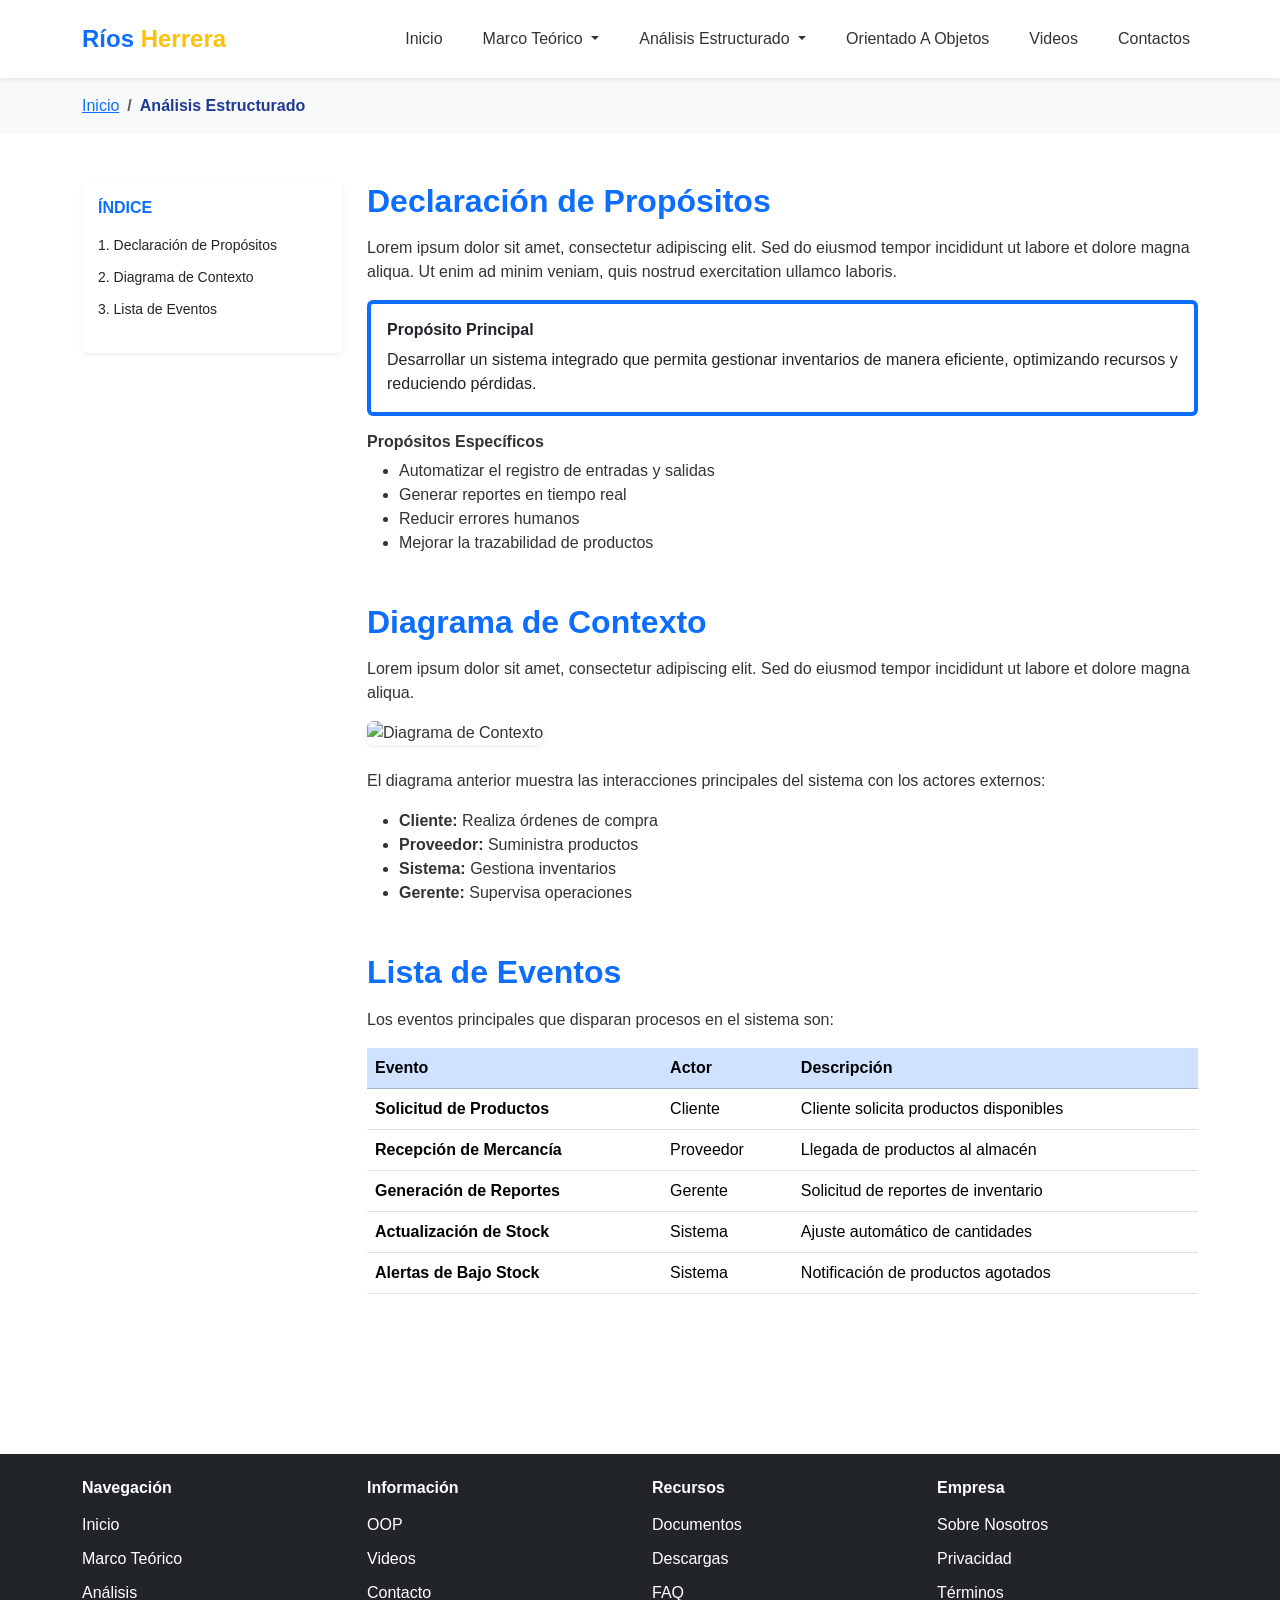
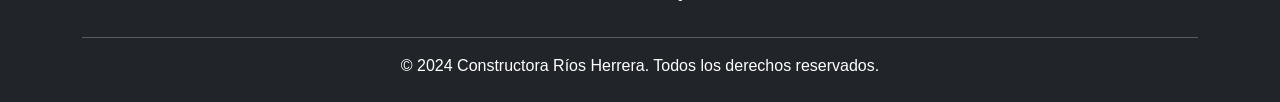
==== analisis-estructurado.html @ b56eeb70 "primer commit" ====
<!DOCTYPE html>
<html lang="es">
<head>
    <meta charset="UTF-8">
    <meta name="viewport" content="width=device-width, initial-scale=1.0">
    <title>Análisis Estructurado - Sistema de Gestión de Almacenes</title>
    <link href="https://cdn.jsdelivr.net/npm/bootstrap@5.3.0/dist/css/bootstrap.min.css" rel="stylesheet">
    <link rel="stylesheet" href="styles.css">
</head>
<body>
    <!-- NAVBAR -->
    <nav class="navbar navbar-expand-lg navbar-light bg-white shadow-sm sticky-top">
        <div class="container">
            <a class="navbar-brand fw-bold" href="index.html">
                <span class="text-primary">Ríos</span>
                <span class="text-warning">Herrera</span>
            </a>
            <button class="navbar-toggler" type="button" data-bs-toggle="collapse" data-bs-target="#navbarNav">
                <span class="navbar-toggler-icon"></span>
            </button>
            <div class="collapse navbar-collapse" id="navbarNav">
                <ul class="navbar-nav ms-auto">
                    <li class="nav-item">
                        <a class="nav-link" href="index.html">Inicio</a>
                    </li>
                    <li class="nav-item dropdown">
                        <a class="nav-link dropdown-toggle" href="#" id="marcoDropdown" role="button" data-bs-toggle="dropdown">
                            Marco Teórico
                        </a>
                        <ul class="dropdown-menu" aria-labelledby="marcoDropdown">
                            <li><a class="dropdown-item" href="marco-teorico.html#introduccion">Introducción</a></li>
                            <li><a class="dropdown-item" href="marco-teorico.html#antecedentes">Antecedentes</a></li>
                            <li><a class="dropdown-item" href="marco-teorico.html#planteamiento">Planteamiento del Problema</a></li>
                        </ul>
                    </li>
                    <li class="nav-item dropdown">
                        <a class="nav-link dropdown-toggle active" href="#" id="analisisDropdown" role="button" data-bs-toggle="dropdown">
                            Análisis Estructurado
                        </a>
                        <ul class="dropdown-menu" aria-labelledby="analisisDropdown">
                            <li><a class="dropdown-item" href="#declaracion">Declaración de Propósitos</a></li>
                            <li><a class="dropdown-item" href="#diagrama">Diagrama de Contexto</a></li>
                            <li><a class="dropdown-item" href="#eventos">Lista de Eventos</a></li>
                        </ul>
                    </li>
                    <li class="nav-item">
                        <a class="nav-link" href="orientado-objetos.html">Orientado A Objetos</a>
                    </li>
                    <li class="nav-item">
                        <a class="nav-link" href="videos.html">Videos</a>
                    </li>
                    <li class="nav-item">
                        <a class="nav-link" href="contactos.html">Contactos</a>
                    </li>
                </ul>
            </div>
        </div>
    </nav>

    <!-- BREADCRUMB -->
    <div class="bg-light py-3">
        <div class="container">
            <nav aria-label="breadcrumb">
                <ol class="breadcrumb mb-0">
                    <li class="breadcrumb-item"><a href="index.html">Inicio</a></li>
                    <li class="breadcrumb-item active">Análisis Estructurado</li>
                </ol>
            </nav>
        </div>
    </div>

    <!-- CONTENIDO -->
    <div class="container py-5">
        <div class="row">
            <!-- SIDEBAR CON ÍNDICE -->
            <div class="col-lg-3">
                <div class="card shadow-sm border-0 sticky-top" style="top: 80px;">
                    <div class="card-body">
                        <h6 class="card-title fw-bold text-primary mb-3">ÍNDICE</h6>
                        <ul class="list-unstyled">
                            <li class="mb-2"><a href="#declaracion" class="text-decoration-none text-dark small">1. Declaración de Propósitos</a></li>
                            <li class="mb-2"><a href="#diagrama" class="text-decoration-none text-dark small">2. Diagrama de Contexto</a></li>
                            <li class="mb-2"><a href="#eventos" class="text-decoration-none text-dark small">3. Lista de Eventos</a></li>
                        </ul>
                    </div>
                </div>
            </div>

            <!-- CONTENIDO PRINCIPAL -->
            <div class="col-lg-9">
                <!-- Declaración de Propósitos -->
                <section id="declaracion" class="mb-5 scroll-margin">
                    <h2 class="fw-bold text-primary mb-3">Declaración de Propósitos</h2>
                    <p>Lorem ipsum dolor sit amet, consectetur adipiscing elit. Sed do eiusmod tempor incididunt ut labore et dolore magna aliqua. Ut enim ad minim veniam, quis nostrud exercitation ullamco laboris.</p>
                    <div class="card border-left border-primary border-4">
                        <div class="card-body">
                            <h6 class="fw-bold">Propósito Principal</h6>
                            <p class="mb-0">Desarrollar un sistema integrado que permita gestionar inventarios de manera eficiente, optimizando recursos y reduciendo pérdidas.</p>
                        </div>
                    </div>
                    <div class="mt-3">
                        <h6 class="fw-bold">Propósitos Específicos</h6>
                        <ul>
                            <li>Automatizar el registro de entradas y salidas</li>
                            <li>Generar reportes en tiempo real</li>
                            <li>Reducir errores humanos</li>
                            <li>Mejorar la trazabilidad de productos</li>
                        </ul>
                    </div>
                </section>

                <!-- Diagrama de Contexto -->
                <section id="diagrama" class="mb-5 scroll-margin">
                    <h2 class="fw-bold text-primary mb-3">Diagrama de Contexto</h2>
                    <p>Lorem ipsum dolor sit amet, consectetur adipiscing elit. Sed do eiusmod tempor incididunt ut labore et dolore magna aliqua.</p>
                    <img src="https://via.placeholder.com/700x400/ff8c00/ffffff?text=Diagrama+de+Contexto" alt="Diagrama de Contexto" class="img-fluid rounded shadow-sm mb-4">
                    <p>El diagrama anterior muestra las interacciones principales del sistema con los actores externos:</p>
                    <ul>
                        <li><strong>Cliente:</strong> Realiza órdenes de compra</li>
                        <li><strong>Proveedor:</strong> Suministra productos</li>
                        <li><strong>Sistema:</strong> Gestiona inventarios</li>
                        <li><strong>Gerente:</strong> Supervisa operaciones</li>
                    </ul>
                </section>

                <!-- Lista de Eventos -->
                <section id="eventos" class="mb-5 scroll-margin">
                    <h2 class="fw-bold text-primary mb-3">Lista de Eventos</h2>
                    <p>Los eventos principales que disparan procesos en el sistema son:</p>
                    
                    <div class="table-responsive">
                        <table class="table table-hover">
                            <thead class="table-primary">
                                <tr>
                                    <th>Evento</th>
                                    <th>Actor</th>
                                    <th>Descripción</th>
                                </tr>
                            </thead>
                            <tbody>
                                <tr>
                                    <td><strong>Solicitud de Productos</strong></td>
                                    <td>Cliente</td>
                                    <td>Cliente solicita productos disponibles</td>
                                </tr>
                                <tr>
                                    <td><strong>Recepción de Mercancía</strong></td>
                                    <td>Proveedor</td>
                                    <td>Llegada de productos al almacén</td>
                                </tr>
                                <tr>
                                    <td><strong>Generación de Reportes</strong></td>
                                    <td>Gerente</td>
                                    <td>Solicitud de reportes de inventario</td>
                                </tr>
                                <tr>
                                    <td><strong>Actualización de Stock</strong></td>
                                    <td>Sistema</td>
                                    <td>Ajuste automático de cantidades</td>
                                </tr>
                                <tr>
                                    <td><strong>Alertas de Bajo Stock</strong></td>
                                    <td>Sistema</td>
                                    <td>Notificación de productos agotados</td>
                                </tr>
                            </tbody>
                        </table>
                    </div>
                </section>
            </div>
        </div>
    </div>

    <!-- FOOTER -->
    <footer class="bg-dark text-white py-4 mt-5">
        <div class="container">
            <div class="row">
                <div class="col-md-3">
                    <h6 class="fw-bold mb-3">Navegación</h6>
                    <ul class="list-unstyled">
                        <li><a href="index.html" class="text-white text-decoration-none">Inicio</a></li>
                        <li><a href="marco-teorico.html" class="text-white text-decoration-none">Marco Teórico</a></li>
                        <li><a href="analisis-estructurado.html" class="text-white text-decoration-none">Análisis</a></li>
                    </ul>
                </div>
                <div class="col-md-3">
                    <h6 class="fw-bold mb-3">Información</h6>
                    <ul class="list-unstyled">
                        <li><a href="orientado-objetos.html" class="text-white text-decoration-none">OOP</a></li>
                        <li><a href="videos.html" class="text-white text-decoration-none">Videos</a></li>
                        <li><a href="contactos.html" class="text-white text-decoration-none">Contacto</a></li>
                    </ul>
                </div>
                <div class="col-md-3">
                    <h6 class="fw-bold mb-3">Recursos</h6>
                    <ul class="list-unstyled">
                        <li><a href="#" class="text-white text-decoration-none">Documentos</a></li>
                        <li><a href="#" class="text-white text-decoration-none">Descargas</a></li>
                        <li><a href="#" class="text-white text-decoration-none">FAQ</a></li>
                    </ul>
                </div>
                <div class="col-md-3">
                    <h6 class="fw-bold mb-3">Empresa</h6>
                    <ul class="list-unstyled">
                        <li><a href="#" class="text-white text-decoration-none">Sobre Nosotros</a></li>
                        <li><a href="#" class="text-white text-decoration-none">Privacidad</a></li>
                        <li><a href="#" class="text-white text-decoration-none">Términos</a></li>
                    </ul>
                </div>
            </div>
            <hr class="bg-secondary">
            <div class="text-center">
                <p class="mb-0">&copy; 2024 Constructora Ríos Herrera. Todos los derechos reservados.</p>
            </div>
        </div>
    </footer>

    <script src="https://cdn.jsdelivr.net/npm/bootstrap@5.3.0/dist/js/bootstrap.bundle.min.js"></script>
</body>
</html>
---- styles.css ----
/* Variables de Color */
:root {
    --primary-blue: #1f3a93;
    --primary-orange: #ff8c00;
    --dark-gray: #333;
    --light-gray: #f5f5f5;
    --white: #ffffff;
}

* {
    margin: 0;
    padding: 0;
    box-sizing: border-box;
}

body {
    font-family: 'Segoe UI', Tahoma, Geneva, Verdana, sans-serif;
    color: var(--dark-gray);
    background-color: var(--white);
}

/* Navbar */
.navbar {
    background-color: var(--white);
    box-shadow: 0 2px 4px rgba(0,0,0,0.1);
    padding: 1rem 0;
}

.navbar-brand {
    font-weight: bold;
    color: var(--primary-blue) !important;
    font-size: 1.5rem;
}

.navbar-nav .nav-link {
    color: var(--dark-gray) !important;
    margin-left: 1.5rem;
    font-weight: 500;
    transition: color 0.3s ease;
}

.navbar-nav .nav-link:hover {
    color: var(--primary-orange) !important;
}

.navbar-nav .dropdown-menu {
    background-color: var(--light-gray);
    border: 1px solid #ddd;
}

.navbar-nav .dropdown-menu .dropdown-item {
    color: var(--dark-gray);
}

.navbar-nav .dropdown-menu .dropdown-item:hover {
    background-color: var(--primary-orange);
    color: var(--white);
}

/* Hero Section */
.hero-section {
    background: linear-gradient(135deg, var(--primary-blue) 0%, #2d5aa6 100%);
    color: var(--white);
    padding: 80px 0;
    text-align: center;
    position: relative;
    overflow: hidden;
}

.hero-section h1 {
    font-size: 3.5rem;
    font-weight: bold;
    text-transform: uppercase;
    margin-bottom: 1rem;
    text-shadow: 2px 2px 4px rgba(0,0,0,0.3);
}

.hero-section .hero-subtitle {
    font-size: 1.5rem;
    margin-bottom: 2rem;
    font-weight: 300;
}

.hero-content {
    display: flex;
    align-items: center;
    justify-content: space-between;
}

.hero-text {
    text-align: left;
    flex: 1;
}

.hero-image {
    flex: 1;
    text-align: right;
}

.hero-image img {
    max-width: 100%;
    height: auto;
    max-height: 400px;
}

/* Logo */
.logo-header {
    font-size: 2.5rem;
    color: var(--primary-orange);
    font-weight: bold;
    text-shadow: 1px 1px 2px rgba(0,0,0,0.1);
}

/* Sección de descripción */
.description-section {
    background-color: var(--white);
    padding: 60px 0;
    text-align: center;
}

.description-section h2 {
    font-size: 2rem;
    margin-bottom: 2rem;
    color: var(--primary-blue);
}

.description-section p {
    font-size: 1.1rem;
    color: #666;
    max-width: 800px;
    margin: 0 auto;
    line-height: 1.8;
}

/* Blog Section */
.blog-section {
    background-color: var(--light-gray);
    padding: 80px 0;
}

.blog-section h2 {
    text-align: center;
    font-size: 2.5rem;
    margin-bottom: 60px;
    color: var(--dark-gray);
    font-weight: bold;
}

.blog-cards {
    display: grid;
    grid-template-columns: repeat(auto-fit, minmax(320px, 1fr));
    gap: 30px;
    margin-bottom: 40px;
}

.blog-card {
    background-color: var(--white);
    border-radius: 8px;
    overflow: hidden;
    box-shadow: 0 4px 6px rgba(0,0,0,0.1);
    transition: transform 0.3s ease, box-shadow 0.3s ease;
}

.blog-card:hover {
    transform: translateY(-5px);
    box-shadow: 0 8px 12px rgba(0,0,0,0.15);
}

.blog-card-image {
    width: 100%;
    height: 250px;
    background-color: #e0e0e0;
    display: flex;
    align-items: center;
    justify-content: center;
    overflow: hidden;
}

.blog-card-image img {
    width: 100%;
    height: 100%;
    object-fit: cover;
}

.blog-card-body {
    padding: 25px;
}

.blog-card-title {
    font-size: 1.5rem;
    font-weight: bold;
    color: var(--dark-gray);
    margin-bottom: 15px;
}

.blog-card-text {
    color: #666;
    line-height: 1.6;
    font-size: 0.95rem;
    margin-bottom: 20px;
}

.leer-mas {
    color: var(--primary-blue);
    text-decoration: underline;
    font-weight: 600;
    cursor: pointer;
    transition: color 0.3s ease;
}

.leer-mas:hover {
    color: var(--primary-orange);
}

/* Content Section */
.content-section {
    padding: 60px 0;
    background-color: var(--white);
}

.content-section h1 {
    color: var(--primary-blue);
    margin-bottom: 30px;
    font-size: 2.5rem;
}

.content-section h2 {
    color: var(--primary-blue);
    margin: 30px 0 20px 0;
    font-size: 1.8rem;
}

.content-section p {
    color: #666;
    line-height: 1.8;
    font-size: 1.1rem;
    margin-bottom: 20px;
}

/* Footer */
footer {
    background-color: var(--dark-gray);
    color: var(--white);
    padding: 40px 0;
    margin-top: 80px;
}

footer h5 {
    color: var(--primary-orange);
    font-weight: bold;
    margin-bottom: 20px;
}

footer ul {
    list-style: none;
}

footer ul li {
    margin-bottom: 10px;
}

footer ul li a {
    color: #bbb;
    text-decoration: none;
    transition: color 0.3s ease;
}

footer ul li a:hover {
    color: var(--primary-orange);
}

.footer-bottom {
    border-top: 1px solid #555;
    padding-top: 20px;
    margin-top: 40px;
    text-align: center;
}

/* Breadcrumb */
.breadcrumb-section {
    background-color: var(--light-gray);
    padding: 20px 0;
    margin-bottom: 40px;
}

.breadcrumb {
    background-color: transparent;
    padding: 0;
    margin: 0;
}

.breadcrumb-item.active {
    color: var(--primary-blue);
    font-weight: 600;
}

/* Responsive */
@media (max-width: 768px) {
    .hero-section h1 {
        font-size: 2rem;
    }

    .hero-content {
        flex-direction: column;
        text-align: center;
    }

    .hero-image {
        text-align: center;
        margin-top: 30px;
    }

    .blog-cards {
        grid-template-columns: 1fr;
    }

    .navbar-nav .nav-link {
        margin-left: 0;
        padding: 0.5rem 0;
    }
}

/* Formulario de Contacto */
.contact-form {
    max-width: 600px;
    margin: 40px auto;
    background-color: var(--light-gray);
    padding: 30px;
    border-radius: 8px;
}

.form-control {
    border: 1px solid #ddd;
    border-radius: 4px;
    padding: 12px;
    margin-bottom: 15px;
    font-size: 1rem;
}

.form-control:focus {
    border-color: var(--primary-orange);
    box-shadow: 0 0 5px rgba(255, 140, 0, 0.3);
}

.btn-submit {
    background-color: var(--primary-orange);
    color: var(--white);
    padding: 12px 30px;
    border: none;
    border-radius: 4px;
    font-size: 1rem;
    font-weight: bold;
    cursor: pointer;
    transition: background-color 0.3s ease;
    width: 100%;
}

.btn-submit:hover {
    background-color: #e07b00;
}

/* Scroll Margin para Anclas */
.scroll-margin {
    scroll-margin-top: 100px;
}

/* Estilos para Índice Lateral */
.card.sticky-top {
    position: sticky;
    top: 80px;
    z-index: 100;
}

.card-body a:hover {
    color: var(--primary-orange) !important;
    font-weight: 600;
}
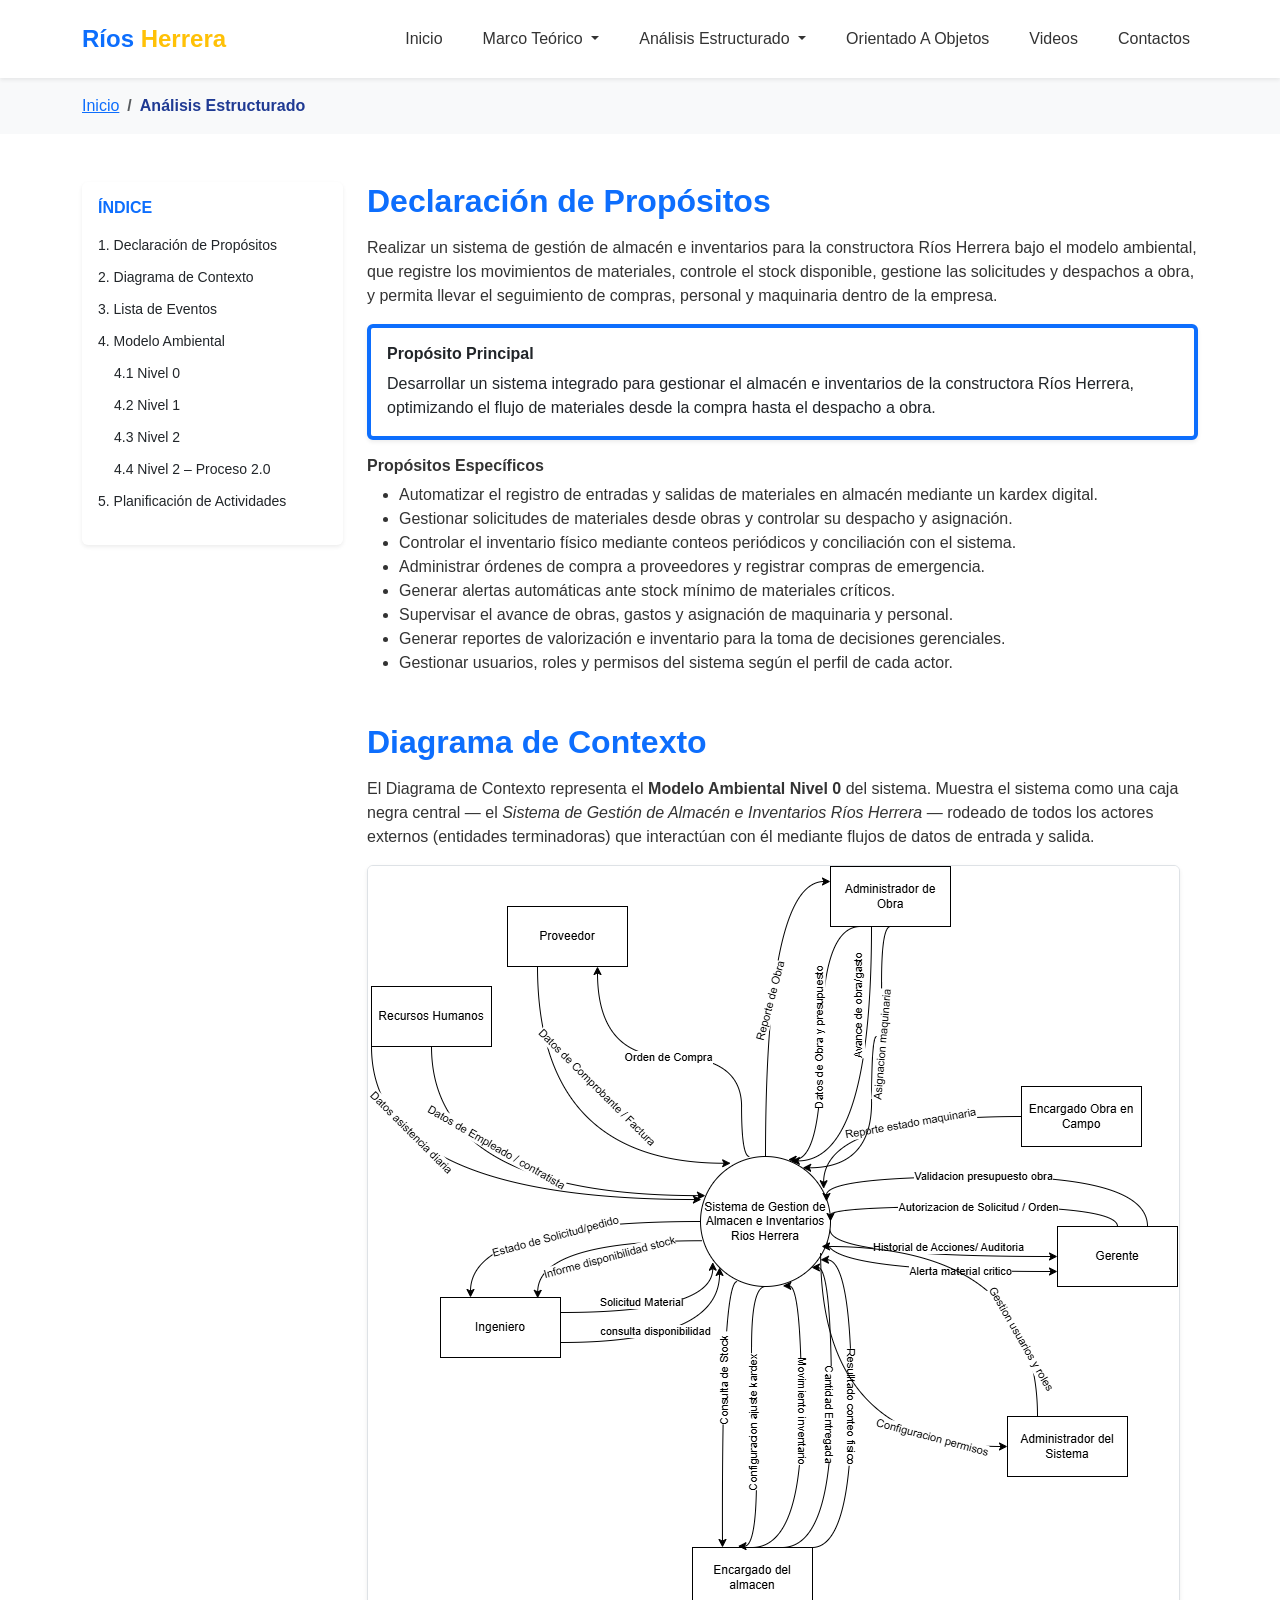
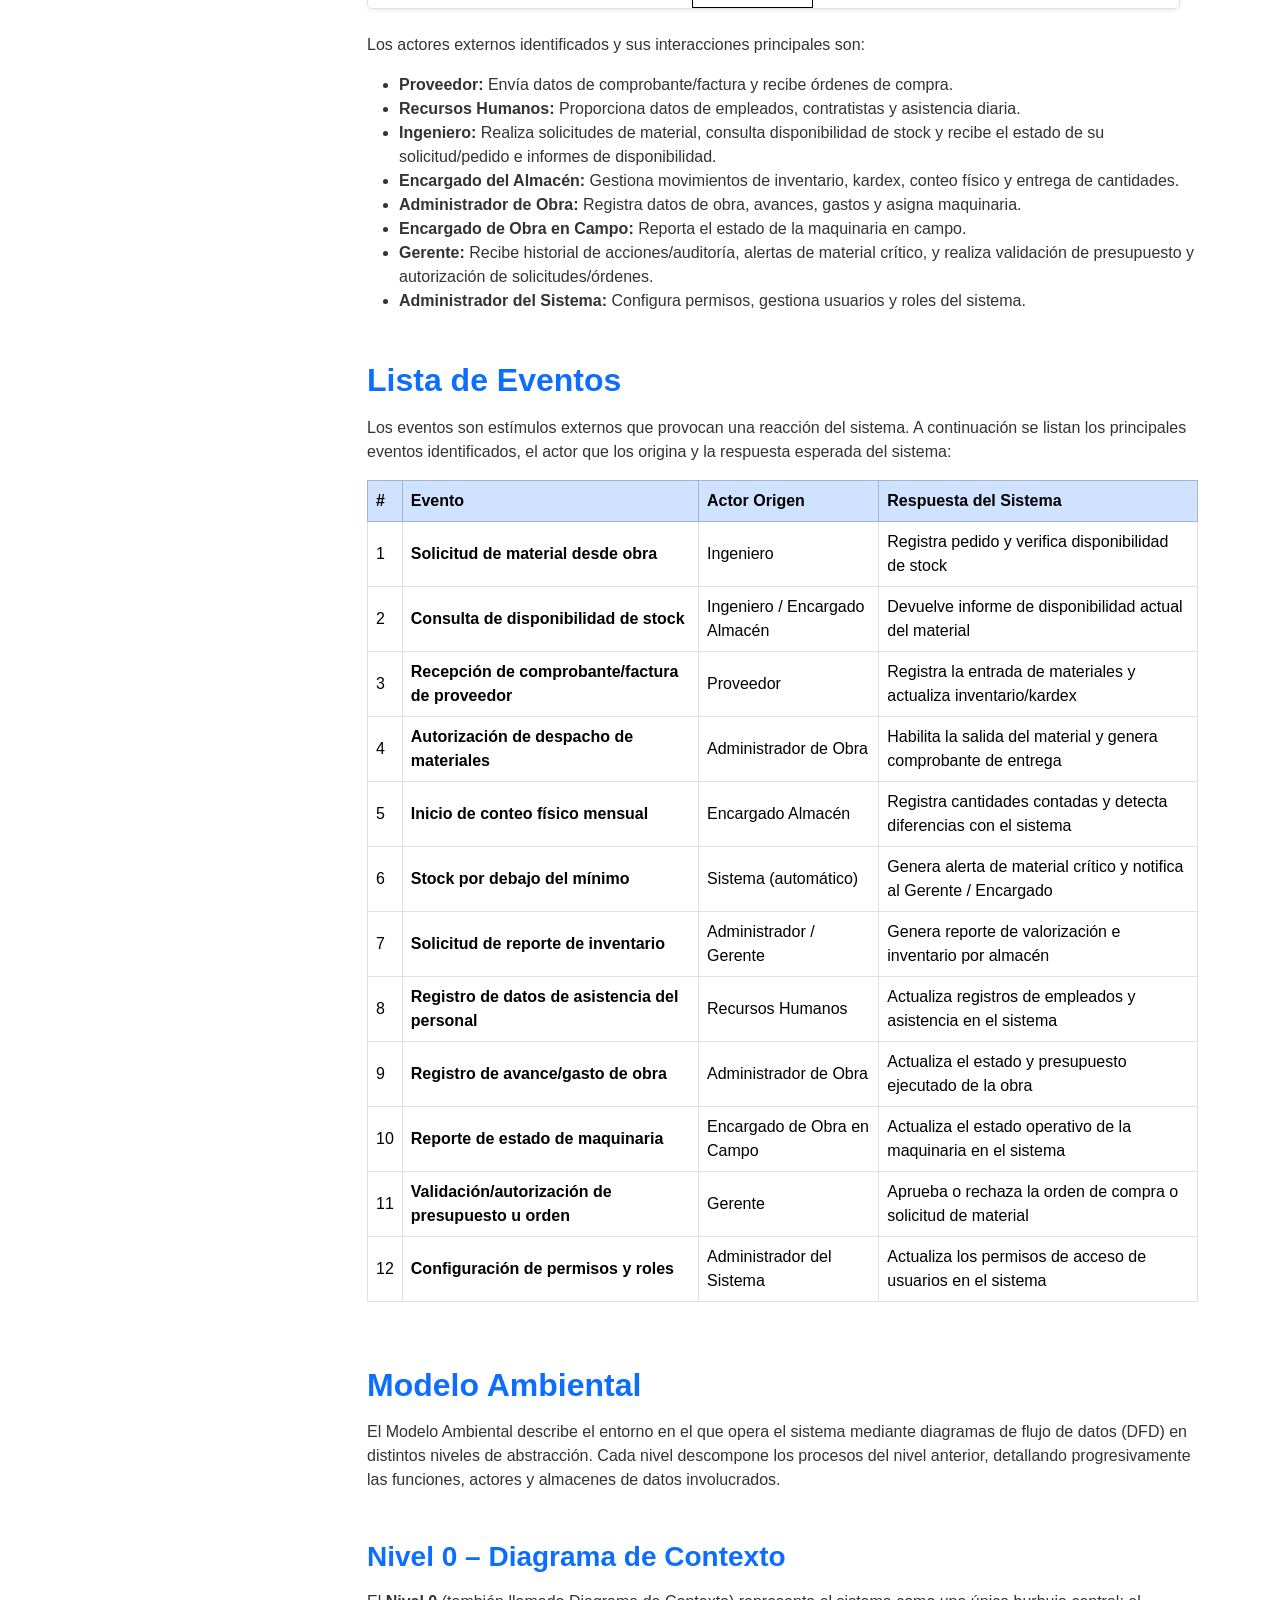
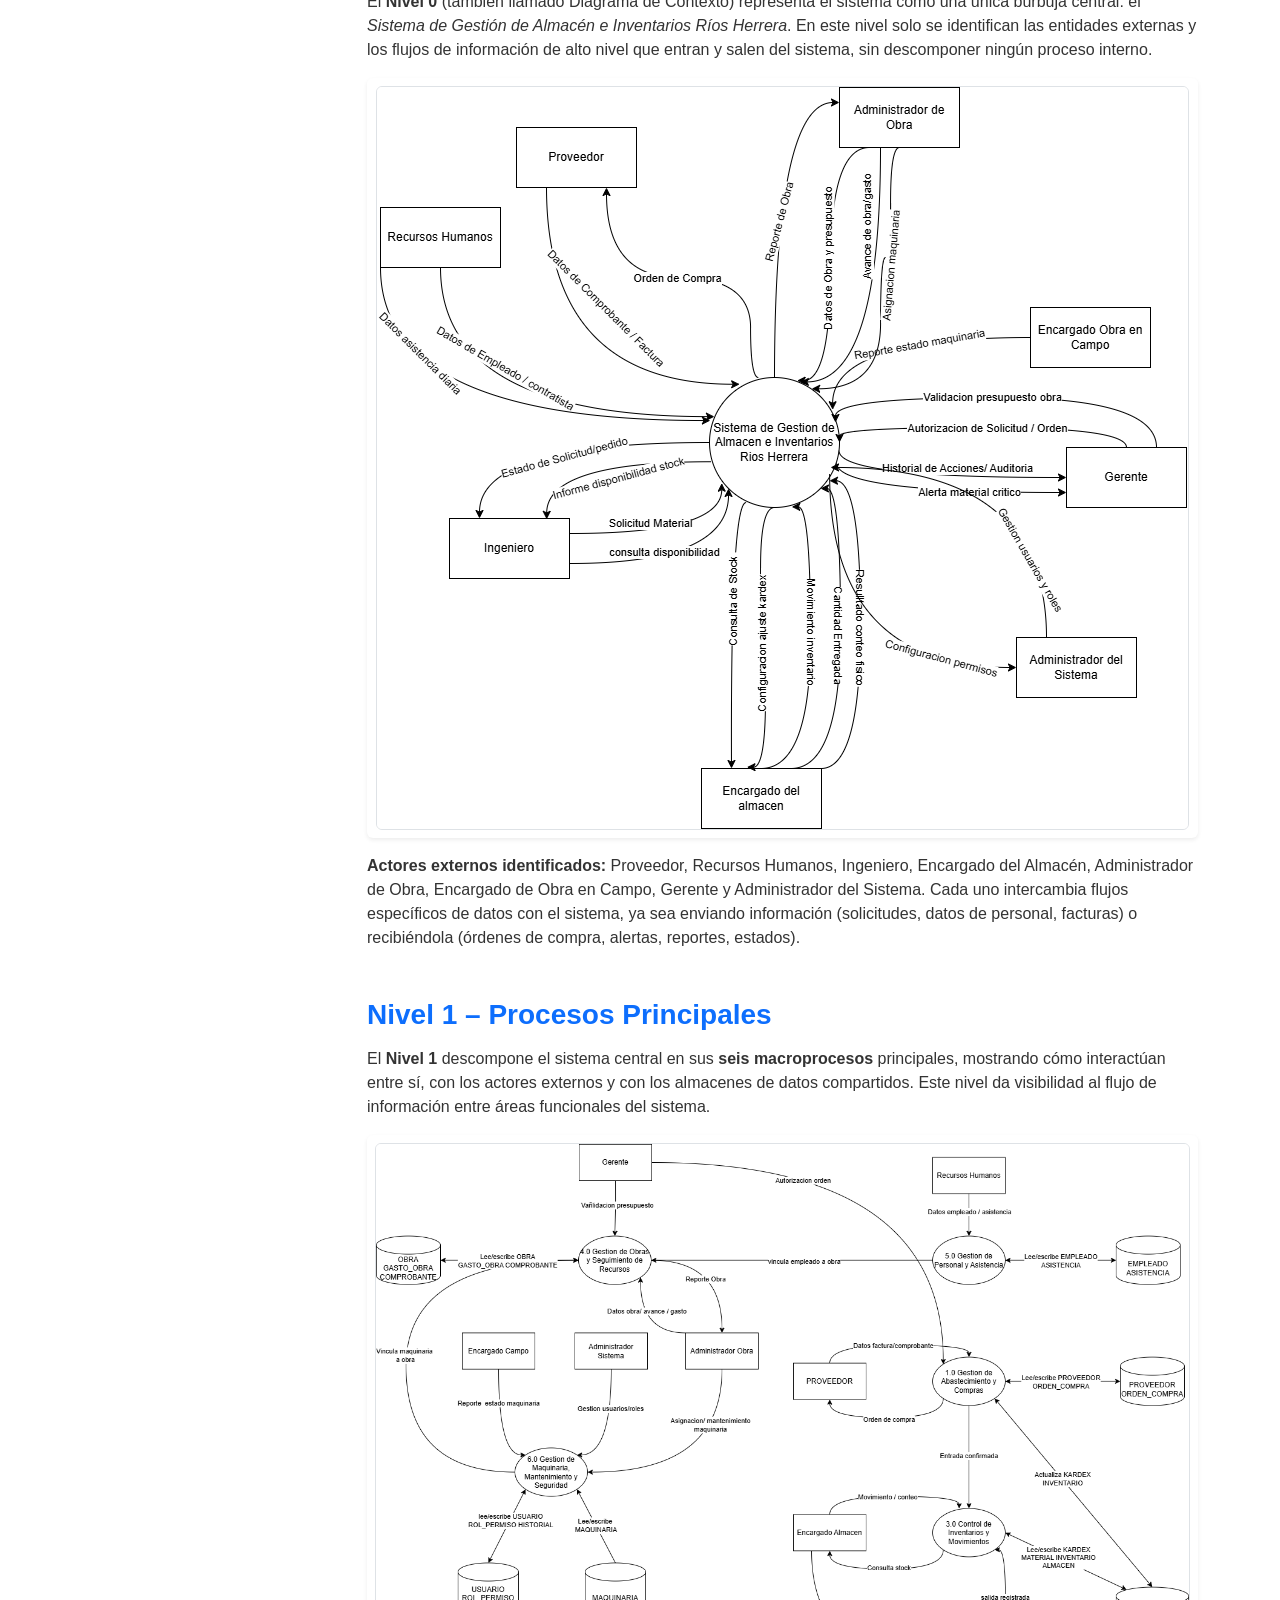
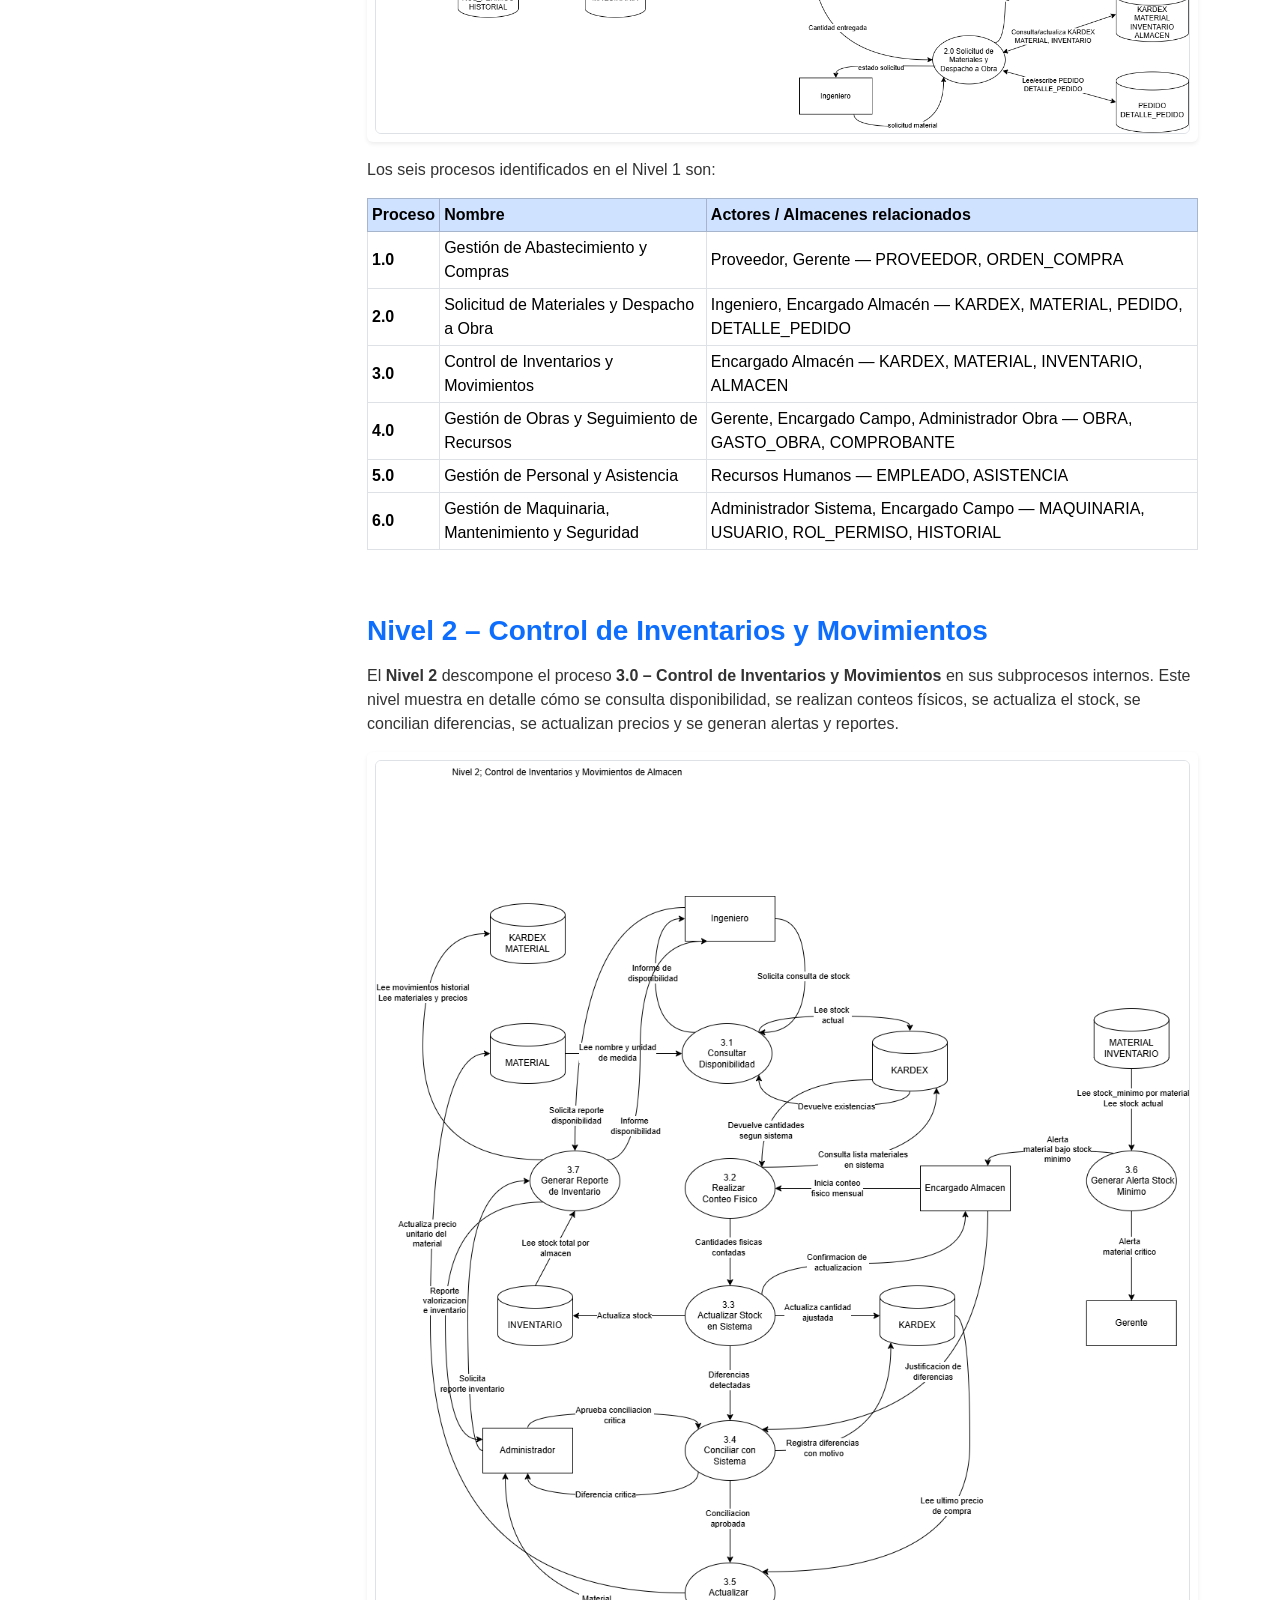
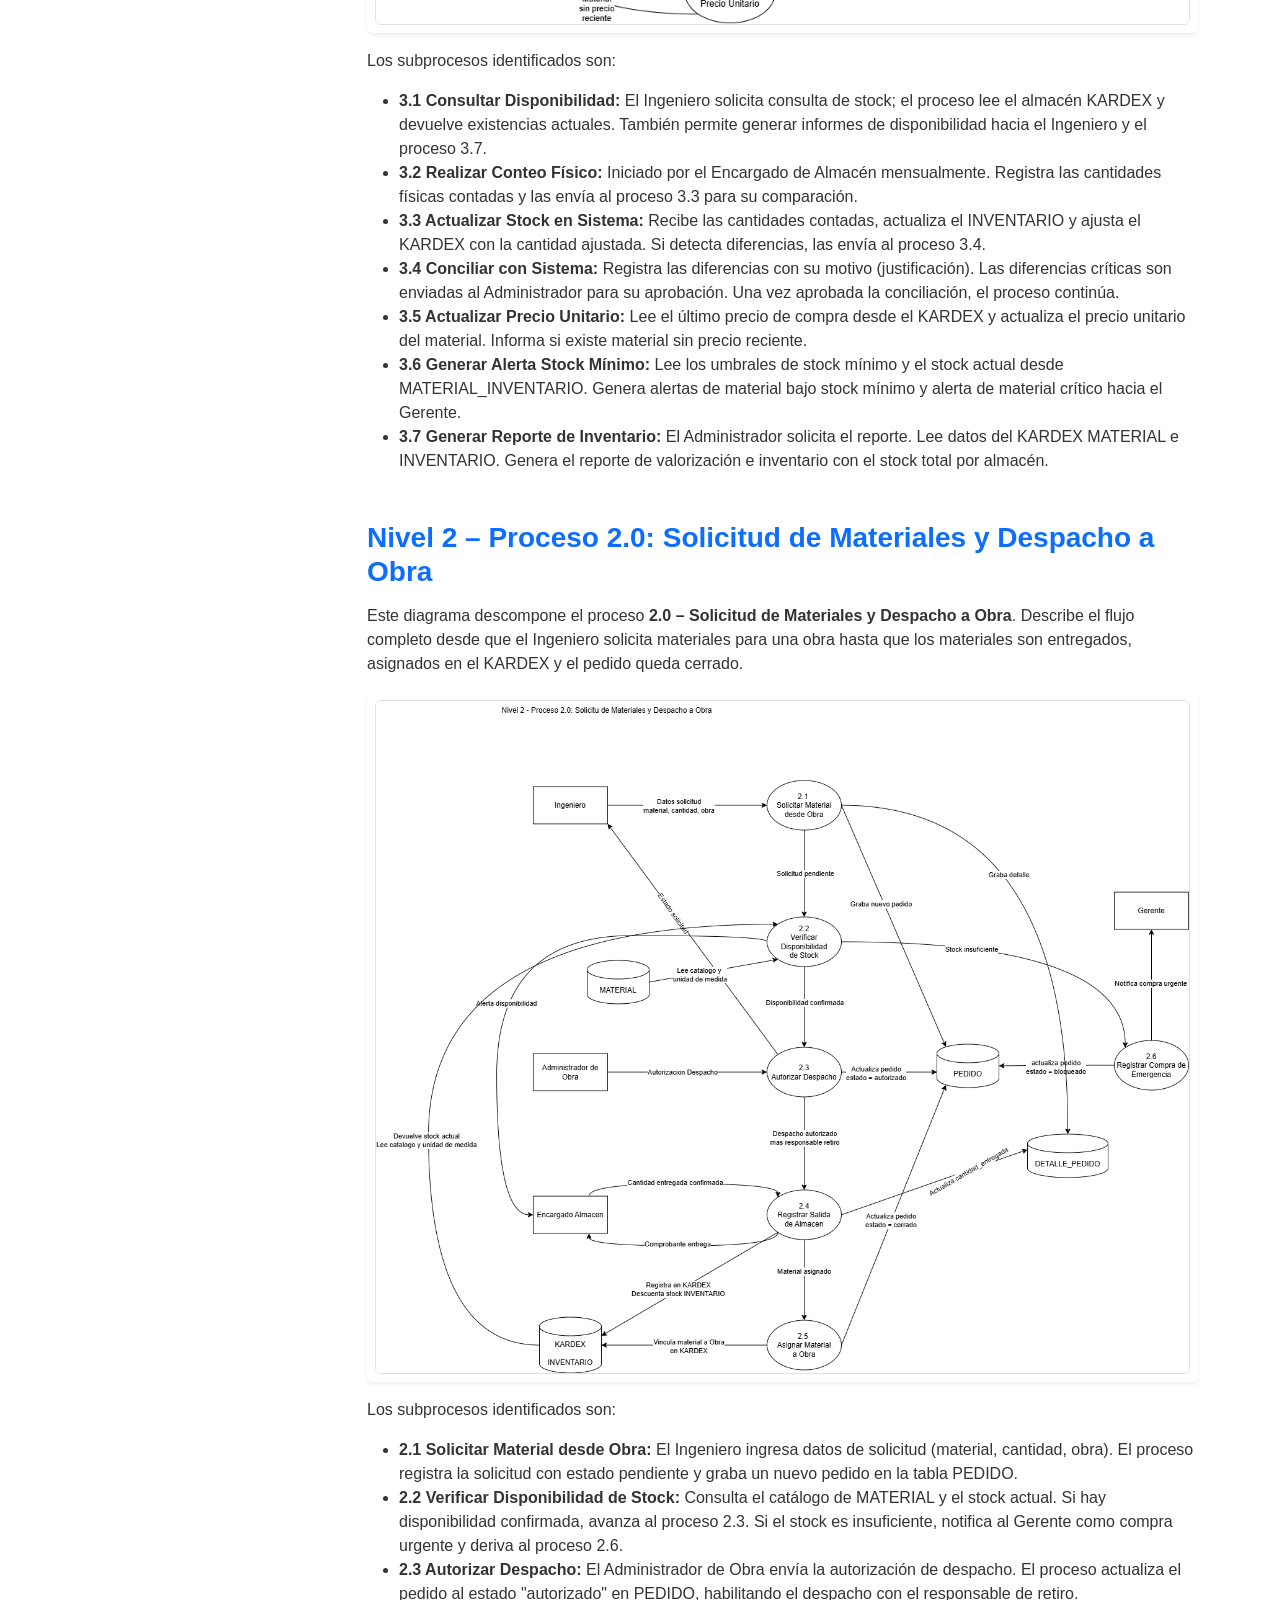
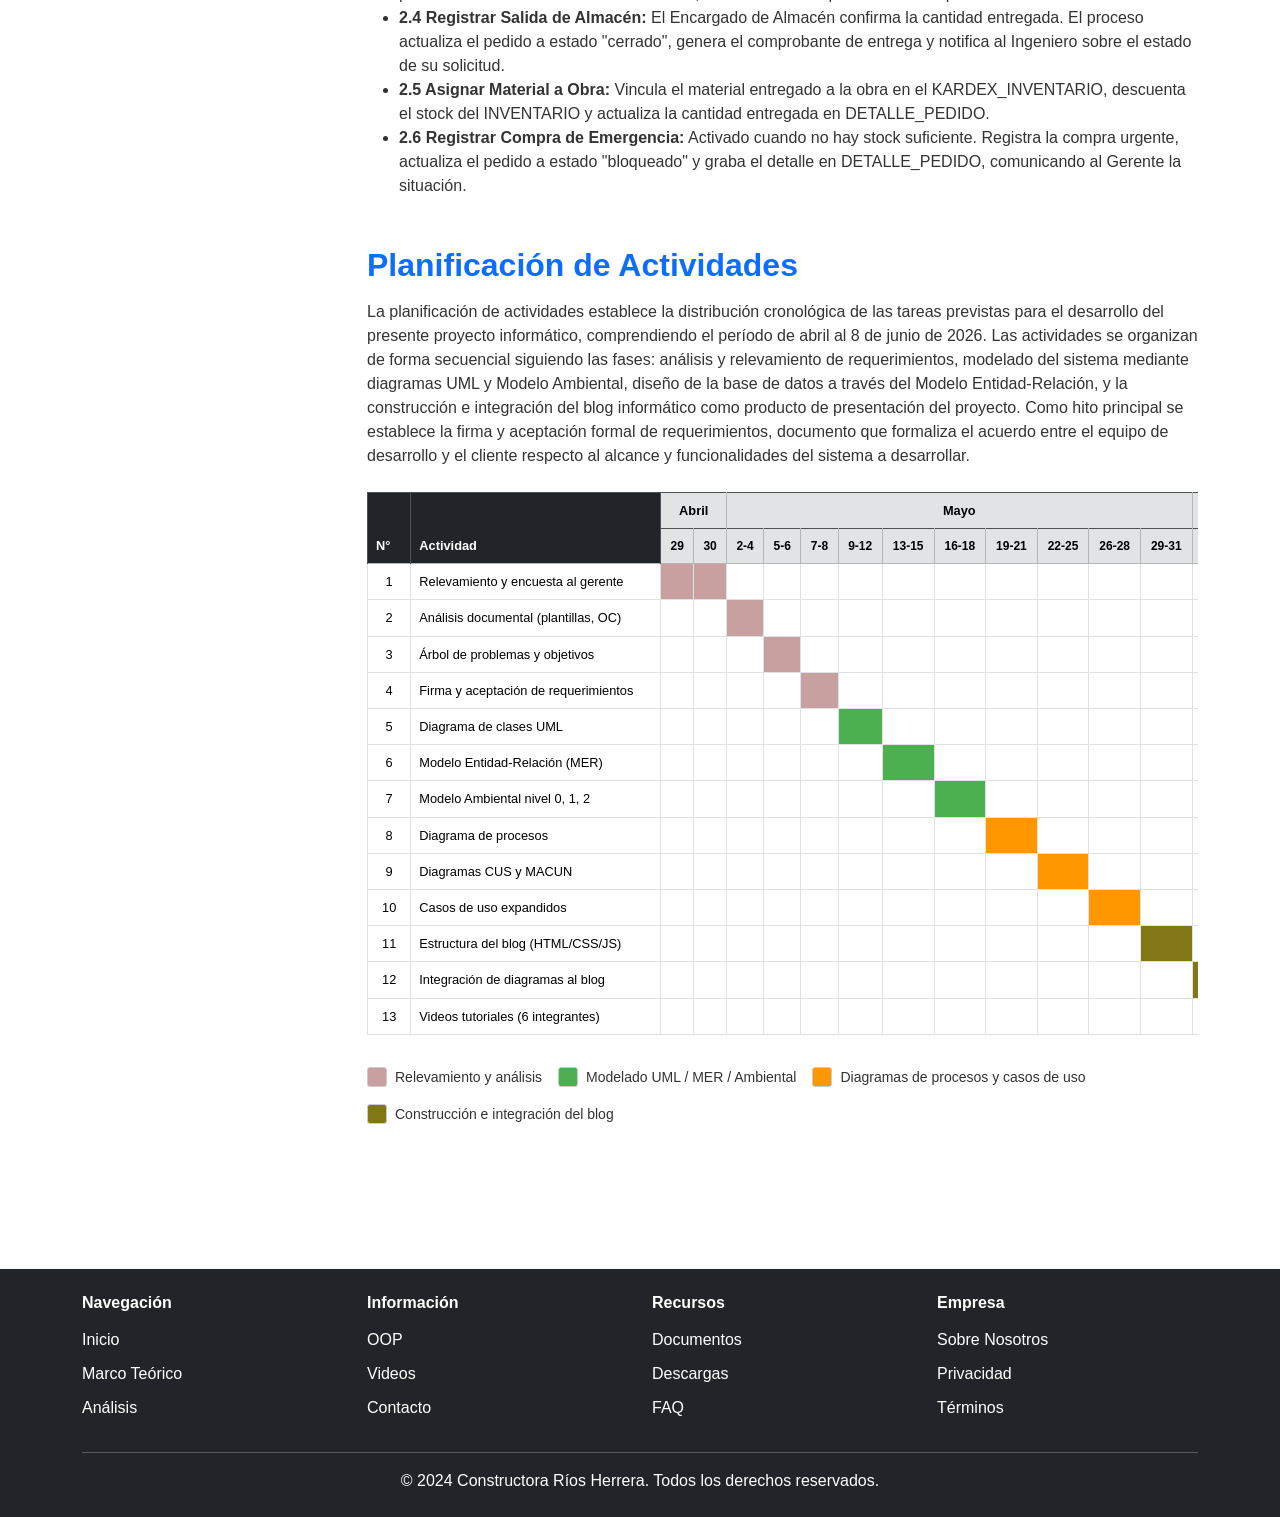
==== commit 61563f40: "lvl" ====
--- a/analisis-estructurado.html
+++ b/analisis-estructurado.html
@@ -8,6 +8,9 @@
     <link rel="stylesheet" href="styles.css">
 </head>
 <body>
+
+
+
     <!-- NAVBAR -->
     <nav class="navbar navbar-expand-lg navbar-light bg-white shadow-sm sticky-top">
         <div class="container">
@@ -41,6 +44,19 @@
                             <li><a class="dropdown-item" href="#declaracion">Declaración de Propósitos</a></li>
                             <li><a class="dropdown-item" href="#diagrama">Diagrama de Contexto</a></li>
                             <li><a class="dropdown-item" href="#eventos">Lista de Eventos</a></li>
+                            <li><hr class="dropdown-divider"></li>
+                            <li><a class="dropdown-item" href="modelo-er.html">Modelo ER</a></li>
+                            <li><a class="dropdown-item" href="diagrama-procesos.html">Diagrama de Procesos</a></li>
+                            <li class="dropdown-submenu">
+                                <a class="dropdown-item dropdown-toggle" href="#" id="casosUsoDropdown" role="button" data-bs-toggle="dropdown">
+                                    Casos de Uso
+                                </a>
+                                <ul class="dropdown-menu" aria-labelledby="casosUsoDropdown">
+                                    <li><a class="dropdown-item" href="casos-uso.html#caso-uso">Caso de Uso</a></li>
+                                    <li><a class="dropdown-item" href="casos-uso.html#caso-negocio">Caso de Uso de Negocio (CUN)</a></li>
+                                    <li><a class="dropdown-item" href="casos-uso.html#caso-expandido">Caso de Uso Expandido</a></li>
+                                </ul>
+                            </li>
                         </ul>
                     </li>
                     <li class="nav-item">
@@ -57,6 +73,10 @@
         </div>
     </nav>
 
+
+
+
+
     <!-- BREADCRUMB -->
     <div class="bg-light py-3">
         <div class="container">
@@ -68,6 +88,12 @@
             </nav>
         </div>
     </div>
+
+
+
+
+
+
 
     <!-- CONTENIDO -->
     <div class="container py-5">
@@ -81,96 +107,413 @@
                             <li class="mb-2"><a href="#declaracion" class="text-decoration-none text-dark small">1. Declaración de Propósitos</a></li>
                             <li class="mb-2"><a href="#diagrama" class="text-decoration-none text-dark small">2. Diagrama de Contexto</a></li>
                             <li class="mb-2"><a href="#eventos" class="text-decoration-none text-dark small">3. Lista de Eventos</a></li>
+                            <li class="mb-2"><a href="#modelo-ambiental" class="text-decoration-none text-dark small">4. Modelo Ambiental</a></li>
+                            <li class="mb-2 ms-3"><a href="#nivel0" class="text-decoration-none text-dark small">4.1 Nivel 0</a></li>
+                            <li class="mb-2 ms-3"><a href="#nivel1" class="text-decoration-none text-dark small">4.2 Nivel 1</a></li>
+                            <li class="mb-2 ms-3"><a href="#nivel2" class="text-decoration-none text-dark small">4.3 Nivel 2</a></li>
+                            <li class="mb-2 ms-3"><a href="#nivel2-proceso" class="text-decoration-none text-dark small">4.4 Nivel 2 – Proceso 2.0</a></li>
+                            <li class="mb-2"><a href="#planificacion" class="text-decoration-none text-dark small">5. Planificación de Actividades</a></li>
                         </ul>
                     </div>
                 </div>
             </div>
 
-            <!-- CONTENIDO PRINCIPAL -->
+           
             <div class="col-lg-9">
-                <!-- Declaración de Propósitos -->
                 <section id="declaracion" class="mb-5 scroll-margin">
                     <h2 class="fw-bold text-primary mb-3">Declaración de Propósitos</h2>
-                    <p>Lorem ipsum dolor sit amet, consectetur adipiscing elit. Sed do eiusmod tempor incididunt ut labore et dolore magna aliqua. Ut enim ad minim veniam, quis nostrud exercitation ullamco laboris.</p>
-                    <div class="card border-left border-primary border-4">
-                        <div class="card-body">
-                            <h6 class="fw-bold">Propósito Principal</h6>
-                            <p class="mb-0">Desarrollar un sistema integrado que permita gestionar inventarios de manera eficiente, optimizando recursos y reduciendo pérdidas.</p>
-                        </div>
+                        <p>Realizar un sistema de gestión de almacén e inventarios para la constructora Ríos Herrera bajo el modelo ambiental, que registre los movimientos de materiales, controle el stock disponible, gestione las solicitudes y despachos a obra, y permita llevar el seguimiento de compras, personal y maquinaria dentro de la empresa.</p>                    <div class="card border-start border-primary border-4 shadow-sm">
+                        
+                            <div class="card-body">
+                                <h6 class="fw-bold">Propósito Principal</h6>
+                                <p class="mb-0">Desarrollar un sistema integrado para gestionar el almacén e inventarios de la constructora Ríos Herrera, optimizando el flujo de materiales desde la compra hasta el despacho a obra.</p>
+                            </div>
                     </div>
                     <div class="mt-3">
                         <h6 class="fw-bold">Propósitos Específicos</h6>
                         <ul>
-                            <li>Automatizar el registro de entradas y salidas</li>
-                            <li>Generar reportes en tiempo real</li>
-                            <li>Reducir errores humanos</li>
-                            <li>Mejorar la trazabilidad de productos</li>
+                            <li>Automatizar el registro de entradas y salidas de materiales en almacén mediante un kardex digital.</li>
+                            <li>Gestionar solicitudes de materiales desde obras y controlar su despacho y asignación.</li>
+                            <li>Controlar el inventario físico mediante conteos periódicos y conciliación con el sistema.</li>
+                            <li>Administrar órdenes de compra a proveedores y registrar compras de emergencia.</li>
+                            <li>Generar alertas automáticas ante stock mínimo de materiales críticos.</li>
+                            <li>Supervisar el avance de obras, gastos y asignación de maquinaria y personal.</li>
+                            <li>Generar reportes de valorización e inventario para la toma de decisiones gerenciales.</li>
+                            <li>Gestionar usuarios, roles y permisos del sistema según el perfil de cada actor.</li>
                         </ul>
                     </div>
                 </section>
 
-                <!-- Diagrama de Contexto -->
+                
                 <section id="diagrama" class="mb-5 scroll-margin">
                     <h2 class="fw-bold text-primary mb-3">Diagrama de Contexto</h2>
-                    <p>Lorem ipsum dolor sit amet, consectetur adipiscing elit. Sed do eiusmod tempor incididunt ut labore et dolore magna aliqua.</p>
-                    <img src="https://via.placeholder.com/700x400/ff8c00/ffffff?text=Diagrama+de+Contexto" alt="Diagrama de Contexto" class="img-fluid rounded shadow-sm mb-4">
-                    <p>El diagrama anterior muestra las interacciones principales del sistema con los actores externos:</p>
+                    <p>El Diagrama de Contexto representa el <strong>Modelo Ambiental Nivel 0</strong> del sistema. Muestra el sistema como una caja negra central — el <em>Sistema de Gestión de Almacén e Inventarios Ríos Herrera</em> — rodeado de todos los actores externos (entidades terminadoras) que interactúan con él mediante flujos de datos de entrada y salida.</p>
+                    <img src="public/img/modeloAmbiental/Modelo Ambiental.drawio.png" alt="Diagrama de Contexto - Modelo Ambiental Nivel 0" class="img-fluid rounded shadow-sm mb-4 border">
+                    <p>Los actores externos identificados y sus interacciones principales son:</p>
                     <ul>
-                        <li><strong>Cliente:</strong> Realiza órdenes de compra</li>
-                        <li><strong>Proveedor:</strong> Suministra productos</li>
-                        <li><strong>Sistema:</strong> Gestiona inventarios</li>
-                        <li><strong>Gerente:</strong> Supervisa operaciones</li>
-                    </ul>
-                </section>
-
-                <!-- Lista de Eventos -->
+                        <li><strong>Proveedor:</strong> Envía datos de comprobante/factura y recibe órdenes de compra.</li>
+                        <li><strong>Recursos Humanos:</strong> Proporciona datos de empleados, contratistas y asistencia diaria.</li>
+                        <li><strong>Ingeniero:</strong> Realiza solicitudes de material, consulta disponibilidad de stock y recibe el estado de su solicitud/pedido e informes de disponibilidad.</li>
+                        <li><strong>Encargado del Almacén:</strong> Gestiona movimientos de inventario, kardex, conteo físico y entrega de cantidades.</li>
+                        <li><strong>Administrador de Obra:</strong> Registra datos de obra, avances, gastos y asigna maquinaria.</li>
+                        <li><strong>Encargado de Obra en Campo:</strong> Reporta el estado de la maquinaria en campo.</li>
+                        <li><strong>Gerente:</strong> Recibe historial de acciones/auditoría, alertas de material crítico, y realiza validación de presupuesto y autorización de solicitudes/órdenes.</li>
+                        <li><strong>Administrador del Sistema:</strong> Configura permisos, gestiona usuarios y roles del sistema.</li>
+                    </ul>
+                </section>
+
                 <section id="eventos" class="mb-5 scroll-margin">
                     <h2 class="fw-bold text-primary mb-3">Lista de Eventos</h2>
-                    <p>Los eventos principales que disparan procesos en el sistema son:</p>
-                    
+                    <p>Los eventos son estímulos externos que provocan una reacción del sistema. A continuación se listan los principales eventos identificados, el actor que los origina y la respuesta esperada del sistema:</p>
                     <div class="table-responsive">
-                        <table class="table table-hover">
+                        <table class="table table-hover table-bordered align-middle">
                             <thead class="table-primary">
                                 <tr>
+                                    <th>#</th>
                                     <th>Evento</th>
-                                    <th>Actor</th>
-                                    <th>Descripción</th>
+                                    <th>Actor Origen</th>
+                                    <th>Respuesta del Sistema</th>
                                 </tr>
                             </thead>
                             <tbody>
                                 <tr>
-                                    <td><strong>Solicitud de Productos</strong></td>
-                                    <td>Cliente</td>
-                                    <td>Cliente solicita productos disponibles</td>
-                                </tr>
-                                <tr>
-                                    <td><strong>Recepción de Mercancía</strong></td>
+                                    <td>1</td>
+                                    <td><strong>Solicitud de material desde obra</strong></td>
+                                    <td>Ingeniero</td>
+                                    <td>Registra pedido y verifica disponibilidad de stock</td>
+                                </tr>
+                                <tr>
+                                    <td>2</td>
+                                    <td><strong>Consulta de disponibilidad de stock</strong></td>
+                                    <td>Ingeniero / Encargado Almacén</td>
+                                    <td>Devuelve informe de disponibilidad actual del material</td>
+                                </tr>
+                                <tr>
+                                    <td>3</td>
+                                    <td><strong>Recepción de comprobante/factura de proveedor</strong></td>
                                     <td>Proveedor</td>
-                                    <td>Llegada de productos al almacén</td>
-                                </tr>
-                                <tr>
-                                    <td><strong>Generación de Reportes</strong></td>
+                                    <td>Registra la entrada de materiales y actualiza inventario/kardex</td>
+                                </tr>
+                                <tr>
+                                    <td>4</td>
+                                    <td><strong>Autorización de despacho de materiales</strong></td>
+                                    <td>Administrador de Obra</td>
+                                    <td>Habilita la salida del material y genera comprobante de entrega</td>
+                                </tr>
+                                <tr>
+                                    <td>5</td>
+                                    <td><strong>Inicio de conteo físico mensual</strong></td>
+                                    <td>Encargado Almacén</td>
+                                    <td>Registra cantidades contadas y detecta diferencias con el sistema</td>
+                                </tr>
+                                <tr>
+                                    <td>6</td>
+                                    <td><strong>Stock por debajo del mínimo</strong></td>
+                                    <td>Sistema (automático)</td>
+                                    <td>Genera alerta de material crítico y notifica al Gerente / Encargado</td>
+                                </tr>
+                                <tr>
+                                    <td>7</td>
+                                    <td><strong>Solicitud de reporte de inventario</strong></td>
+                                    <td>Administrador / Gerente</td>
+                                    <td>Genera reporte de valorización e inventario por almacén</td>
+                                </tr>
+                                <tr>
+                                    <td>8</td>
+                                    <td><strong>Registro de datos de asistencia del personal</strong></td>
+                                    <td>Recursos Humanos</td>
+                                    <td>Actualiza registros de empleados y asistencia en el sistema</td>
+                                </tr>
+                                <tr>
+                                    <td>9</td>
+                                    <td><strong>Registro de avance/gasto de obra</strong></td>
+                                    <td>Administrador de Obra</td>
+                                    <td>Actualiza el estado y presupuesto ejecutado de la obra</td>
+                                </tr>
+                                <tr>
+                                    <td>10</td>
+                                    <td><strong>Reporte de estado de maquinaria</strong></td>
+                                    <td>Encargado de Obra en Campo</td>
+                                    <td>Actualiza el estado operativo de la maquinaria en el sistema</td>
+                                </tr>
+                                <tr>
+                                    <td>11</td>
+                                    <td><strong>Validación/autorización de presupuesto u orden</strong></td>
                                     <td>Gerente</td>
-                                    <td>Solicitud de reportes de inventario</td>
-                                </tr>
-                                <tr>
-                                    <td><strong>Actualización de Stock</strong></td>
-                                    <td>Sistema</td>
-                                    <td>Ajuste automático de cantidades</td>
-                                </tr>
-                                <tr>
-                                    <td><strong>Alertas de Bajo Stock</strong></td>
-                                    <td>Sistema</td>
-                                    <td>Notificación de productos agotados</td>
+                                    <td>Aprueba o rechaza la orden de compra o solicitud de material</td>
+                                </tr>
+                                <tr>
+                                    <td>12</td>
+                                    <td><strong>Configuración de permisos y roles</strong></td>
+                                    <td>Administrador del Sistema</td>
+                                    <td>Actualiza los permisos de acceso de usuarios en el sistema</td>
                                 </tr>
                             </tbody>
                         </table>
                     </div>
                 </section>
+
+                
+                <section id="modelo-ambiental" class="mb-5 scroll-margin">
+                    <h2 class="fw-bold text-primary mb-3">Modelo Ambiental</h2>
+                    <p>El Modelo Ambiental describe el entorno en el que opera el sistema mediante diagramas de flujo de datos (DFD) en distintos niveles de abstracción. Cada nivel descompone los procesos del nivel anterior, detallando progresivamente las funciones, actores y almacenes de datos involucrados.</p>
+                </section>
+
+                
+                <section id="nivel0" class="mb-5 scroll-margin">
+                    <h3 class="fw-bold mb-3" style="color:#0d6efd;">Nivel 0 – Diagrama de Contexto</h3>
+                    <p>El <strong>Nivel 0</strong> (también llamado Diagrama de Contexto) representa el sistema como una única burbuja central: el <em>Sistema de Gestión de Almacén e Inventarios Ríos Herrera</em>. En este nivel solo se identifican las entidades externas y los flujos de información de alto nivel que entran y salen del sistema, sin descomponer ningún proceso interno.</p>
+                    <div class="card shadow-sm border-0 mb-3">
+                        <div class="card-body text-center p-2">
+                            <img src="public/img/modeloAmbiental/Modelo Ambiental.drawio.png" alt="Modelo Ambiental - Nivel 0" class="img-fluid rounded border">
+                        </div>
+                    </div>
+                    <p><strong>Actores externos identificados:</strong> Proveedor, Recursos Humanos, Ingeniero, Encargado del Almacén, Administrador de Obra, Encargado de Obra en Campo, Gerente y Administrador del Sistema. Cada uno intercambia flujos específicos de datos con el sistema, ya sea enviando información (solicitudes, datos de personal, facturas) o recibiéndola (órdenes de compra, alertas, reportes, estados).</p>
+                </section>
+
+                
+                <section id="nivel1" class="mb-5 scroll-margin">
+                    <h3 class="fw-bold mb-3" style="color:#0d6efd;">Nivel 1 – Procesos Principales</h3>
+                    <p>El <strong>Nivel 1</strong> descompone el sistema central en sus <strong>seis macroprocesos</strong> principales, mostrando cómo interactúan entre sí, con los actores externos y con los almacenes de datos compartidos. Este nivel da visibilidad al flujo de información entre áreas funcionales del sistema.</p>
+                    <div class="card shadow-sm border-0 mb-3">
+                        <div class="card-body text-center p-2">
+                            <img src="public/img/modeloAmbiental/MA Nivel 1.drawio.png" alt="Modelo Ambiental - Nivel 1" class="img-fluid rounded border">
+                        </div>
+                    </div>
+                    <p>Los seis procesos identificados en el Nivel 1 son:</p>
+                    <div class="table-responsive">
+                        <table class="table table-sm table-bordered align-middle">
+                            <thead class="table-primary">
+                                <tr><th>Proceso</th><th>Nombre</th><th>Actores / Almacenes relacionados</th></tr>
+                            </thead>
+                            <tbody>
+                                <tr><td><strong>1.0</strong></td><td>Gestión de Abastecimiento y Compras</td><td>Proveedor, Gerente — PROVEEDOR, ORDEN_COMPRA</td></tr>
+                                <tr><td><strong>2.0</strong></td><td>Solicitud de Materiales y Despacho a Obra</td><td>Ingeniero, Encargado Almacén — KARDEX, MATERIAL, PEDIDO, DETALLE_PEDIDO</td></tr>
+                                <tr><td><strong>3.0</strong></td><td>Control de Inventarios y Movimientos</td><td>Encargado Almacén — KARDEX, MATERIAL, INVENTARIO, ALMACEN</td></tr>
+                                <tr><td><strong>4.0</strong></td><td>Gestión de Obras y Seguimiento de Recursos</td><td>Gerente, Encargado Campo, Administrador Obra — OBRA, GASTO_OBRA, COMPROBANTE</td></tr>
+                                <tr><td><strong>5.0</strong></td><td>Gestión de Personal y Asistencia</td><td>Recursos Humanos — EMPLEADO, ASISTENCIA</td></tr>
+                                <tr><td><strong>6.0</strong></td><td>Gestión de Maquinaria, Mantenimiento y Seguridad</td><td>Administrador Sistema, Encargado Campo — MAQUINARIA, USUARIO, ROL_PERMISO, HISTORIAL</td></tr>
+                            </tbody>
+                        </table>
+                    </div>
+                </section>
+
+                
+                <section id="nivel2" class="mb-5 scroll-margin">
+                    <h3 class="fw-bold mb-3" style="color:#0d6efd;">Nivel 2 – Control de Inventarios y Movimientos</h3>
+                    <p>El <strong>Nivel 2</strong> descompone el proceso <strong>3.0 – Control de Inventarios y Movimientos</strong> en sus subprocesos internos. Este nivel muestra en detalle cómo se consulta disponibilidad, se realizan conteos físicos, se actualiza el stock, se concilian diferencias, se actualizan precios y se generan alertas y reportes.</p>
+                    <div class="card shadow-sm border-0 mb-3">
+                        <div class="card-body text-center p-2">
+                            <img src="public/img/modeloAmbiental/MA Nivel2 .drawio.png" alt="Modelo Ambiental - Nivel 2: Control de Inventarios" class="img-fluid rounded border">
+                        </div>
+                    </div>
+                    <p>Los subprocesos identificados son:</p>
+                    <ul>
+                        <li><strong>3.1 Consultar Disponibilidad:</strong> El Ingeniero solicita consulta de stock; el proceso lee el almacén KARDEX y devuelve existencias actuales. También permite generar informes de disponibilidad hacia el Ingeniero y el proceso 3.7.</li>
+                        <li><strong>3.2 Realizar Conteo Físico:</strong> Iniciado por el Encargado de Almacén mensualmente. Registra las cantidades físicas contadas y las envía al proceso 3.3 para su comparación.</li>
+                        <li><strong>3.3 Actualizar Stock en Sistema:</strong> Recibe las cantidades contadas, actualiza el INVENTARIO y ajusta el KARDEX con la cantidad ajustada. Si detecta diferencias, las envía al proceso 3.4.</li>
+                        <li><strong>3.4 Conciliar con Sistema:</strong> Registra las diferencias con su motivo (justificación). Las diferencias críticas son enviadas al Administrador para su aprobación. Una vez aprobada la conciliación, el proceso continúa.</li>
+                        <li><strong>3.5 Actualizar Precio Unitario:</strong> Lee el último precio de compra desde el KARDEX y actualiza el precio unitario del material. Informa si existe material sin precio reciente.</li>
+                        <li><strong>3.6 Generar Alerta Stock Mínimo:</strong> Lee los umbrales de stock mínimo y el stock actual desde MATERIAL_INVENTARIO. Genera alertas de material bajo stock mínimo y alerta de material crítico hacia el Gerente.</li>
+                        <li><strong>3.7 Generar Reporte de Inventario:</strong> El Administrador solicita el reporte. Lee datos del KARDEX MATERIAL e INVENTARIO. Genera el reporte de valorización e inventario con el stock total por almacén.</li>
+                    </ul>
+                </section>
+
+                
+                <section id="nivel2-proceso" class="mb-5 scroll-margin">
+                    <h3 class="fw-bold mb-3" style="color:#0d6efd;">Nivel 2 – Proceso 2.0: Solicitud de Materiales y Despacho a Obra</h3>
+                    <p>Este diagrama descompone el proceso <strong>2.0 – Solicitud de Materiales y Despacho a Obra</strong>. Describe el flujo completo desde que el Ingeniero solicita materiales para una obra hasta que los materiales son entregados, asignados en el KARDEX y el pedido queda cerrado.</p>
+                    <div class="card shadow-sm border-0 mb-3">
+                        <div class="card-body text-center p-2">
+                            <img src="public/img/modeloAmbiental/MA Nivel 2 - proceso 2.0.drawio.png" alt="Modelo Ambiental - Nivel 2: Proceso 2.0 Solicitud y Despacho" class="img-fluid rounded border">
+                        </div>
+                    </div>
+                    <p>Los subprocesos identificados son:</p>
+                    <ul>
+                        <li><strong>2.1 Solicitar Material desde Obra:</strong> El Ingeniero ingresa datos de solicitud (material, cantidad, obra). El proceso registra la solicitud con estado pendiente y graba un nuevo pedido en la tabla PEDIDO.</li>
+                        <li><strong>2.2 Verificar Disponibilidad de Stock:</strong> Consulta el catálogo de MATERIAL y el stock actual. Si hay disponibilidad confirmada, avanza al proceso 2.3. Si el stock es insuficiente, notifica al Gerente como compra urgente y deriva al proceso 2.6.</li>
+                        <li><strong>2.3 Autorizar Despacho:</strong> El Administrador de Obra envía la autorización de despacho. El proceso actualiza el pedido al estado "autorizado" en PEDIDO, habilitando el despacho con el responsable de retiro.</li>
+                        <li><strong>2.4 Registrar Salida de Almacén:</strong> El Encargado de Almacén confirma la cantidad entregada. El proceso actualiza el pedido a estado "cerrado", genera el comprobante de entrega y notifica al Ingeniero sobre el estado de su solicitud.</li>
+                        <li><strong>2.5 Asignar Material a Obra:</strong> Vincula el material entregado a la obra en el KARDEX_INVENTARIO, descuenta el stock del INVENTARIO y actualiza la cantidad entregada en DETALLE_PEDIDO.</li>
+                        <li><strong>2.6 Registrar Compra de Emergencia:</strong> Activado cuando no hay stock suficiente. Registra la compra urgente, actualiza el pedido a estado "bloqueado" y graba el detalle en DETALLE_PEDIDO, comunicando al Gerente la situación.</li>
+                    </ul>
+                </section>
+
+                
+                <section id="planificacion" class="mb-5 scroll-margin">
+                    <h2 class="fw-bold text-primary mb-3">Planificación de Actividades</h2>
+                    <p>La planificación de actividades establece la distribución cronológica de las tareas previstas para el desarrollo del presente proyecto informático, comprendiendo el período de abril al 8 de junio de 2026. Las actividades se organizan de forma secuencial siguiendo las fases: análisis y relevamiento de requerimientos, modelado del sistema mediante diagramas UML y Modelo Ambiental, diseño de la base de datos a través del Modelo Entidad-Relación, y la construcción e integración del blog informático como producto de presentación del proyecto. Como hito principal se establece la firma y aceptación formal de requerimientos, documento que formaliza el acuerdo entre el equipo de desarrollo y el cliente respecto al alcance y funcionalidades del sistema a desarrollar.</p>
+
+                    <div class="table-responsive mt-4">
+                        <table class="table table-bordered text-center align-middle" style="font-size: 0.8rem; min-width: 900px;">
+                            <thead>
+                                <tr class="table-dark">
+                                    <th rowspan="2" class="text-start" style="min-width:40px;">N°</th>
+                                    <th rowspan="2" class="text-start" style="min-width:180px;">Actividad</th>
+                                    
+                                    <th colspan="2" class="table-secondary">Abril</th>
+                                    
+                                    <th colspan="10" class="table-secondary">Mayo</th>
+                                    
+                                    <th colspan="5" class="table-secondary">Junio</th>
+                                </tr>
+                                <tr class="table-secondary" style="font-size:0.75rem;">
+                                    <th>29</th><th>30</th>
+                                    <th>2-4</th><th>5-6</th><th>7-8</th><th>9-12</th><th>13-15</th><th>16-18</th>
+                                    <th>19-21</th><th>22-25</th><th>26-28</th><th>29-31</th><th>1-3</th><th>4-7</th>
+                                    
+                                </tr>
+                            </thead>
+                            <tbody>
+                                
+                                <tr>
+                                    <td>1</td>
+                                    <td class="text-start">Relevamiento y encuesta al gerente</td>
+                                    <td style="background:#c9a0a0;"></td>
+                                    <td style="background:#c9a0a0;"></td>
+                                    <td></td><td></td><td></td><td></td><td></td><td></td><td></td><td></td><td></td><td></td><td></td>
+                                </tr>
+                                
+                                <tr>
+                                    <td>2</td>
+                                    <td class="text-start">Análisis documental (plantillas, OC)</td>
+                                    <td></td>
+                                    <td></td>
+                                    <td style="background:#c9a0a0;"></td>
+                                    <td></td><td></td><td></td><td></td><td></td><td></td><td></td><td></td><td></td><td></td>
+                                </tr>
+                                
+                                <tr>
+                                    <td>3</td>
+                                    <td class="text-start">Árbol de problemas y objetivos</td>
+                                    <td></td><td></td>
+                                    <td></td>
+                                    <td style="background:#c9a0a0;"></td>
+                                    <td></td><td></td><td></td><td></td><td></td><td></td><td></td><td></td><td></td>
+                                </tr>
+                                
+                                <tr>
+                                    <td>4</td>
+                                    <td class="text-start">Firma y aceptación de requerimientos</td>
+                                    <td></td><td></td><td></td>
+                                    <td></td>
+                                    <td style="background:#c9a0a0;"></td>
+                                    <td></td><td></td><td></td><td></td><td></td><td></td><td></td><td></td>
+                                </tr>
+                                
+                                <tr>
+                                    <td>5</td>
+                                    <td class="text-start">Diagrama de clases UML</td>
+                                    <td></td><td></td><td></td><td></td>
+                                    <td></td>
+                                    <td style="background:#4caf50;"></td>
+                                    <td></td><td></td><td></td><td></td><td></td><td></td><td></td>
+                                </tr>
+                                
+                                <tr>
+                                    <td>6</td>
+                                    <td class="text-start">Modelo Entidad-Relación (MER)</td>
+                                    <td></td><td></td><td></td><td></td><td></td>
+                                    <td></td>
+                                    <td style="background:#4caf50;"></td>
+                                    <td></td><td></td><td></td><td></td><td></td><td></td>
+                                </tr>
+                                
+                                <tr>
+                                    <td>7</td>
+                                    <td class="text-start">Modelo Ambiental nivel 0, 1, 2</td>
+                                    <td></td><td></td><td></td><td></td><td></td><td></td>
+                                    <td></td>
+                                    <td style="background:#4caf50;"></td>
+                                    <td></td><td></td><td></td><td></td><td></td>
+                                </tr>
+                                
+                                <tr>
+                                    <td>8</td>
+                                    <td class="text-start">Diagrama de procesos</td>
+                                    <td></td><td></td><td></td><td></td><td></td><td></td><td></td><td></td>
+                                    <td style="background:#ff9800;"></td>
+                                    <td></td>
+                                    <td></td><td></td><td></td>
+                                </tr>
+                                
+                                <tr>
+                                    <td>9</td>
+                                    <td class="text-start">Diagramas CUS y MACUN</td>
+                                    <td></td><td></td><td></td><td></td><td></td><td></td><td></td><td></td><td></td>
+                                    <td style="background:#ff9800;"></td>
+                                    <td></td>
+                                    <td></td><td></td>
+                                </tr>
+                                
+                                <tr>
+                                    <td>10</td>
+                                    <td class="text-start">Casos de uso expandidos</td>
+                                    <td></td><td></td><td></td><td></td><td></td><td></td><td></td><td></td><td></td><td></td>
+                                    <td style="background:#ff9800;"></td>
+                                    <td></td>
+                                    <td></td>
+                                </tr>
+                                
+                                <tr>
+                                    <td>11</td>
+                                    <td class="text-start">Estructura del blog (HTML/CSS/JS)</td>
+                                    <td></td><td></td><td></td><td></td><td></td><td></td><td></td><td></td><td></td><td></td><td></td>
+                                    <td style="background:#827717;"></td>
+                                    <td></td>
+                                </tr>
+                                
+                                <tr>
+                                    <td>12</td>
+                                    <td class="text-start">Integración de diagramas al blog</td>
+                                    <td></td><td></td><td></td><td></td><td></td><td></td><td></td><td></td><td></td><td></td><td></td>
+                                    <td></td>
+                                    <td style="background:#827717;"></td>
+                                </tr>
+                                
+                                <tr>
+                                    <td>13</td>
+                                    <td class="text-start">Videos tutoriales (6 integrantes)</td>
+                                    <td></td><td></td><td></td><td></td><td></td><td></td><td></td><td></td><td></td><td></td><td></td><td></td><td></td>
+                                    <td style="background:#827717;"></td>
+                                </tr>
+                            </tbody>
+                        </table>
+                    </div>
+
+                    
+                    <div class="d-flex flex-wrap gap-3 mt-3">
+                        <div class="d-flex align-items-center gap-2">
+                            <div style="width:20px;height:20px;background:#c9a0a0;border:1px solid #ccc;border-radius:3px;"></div>
+                            <small>Relevamiento y análisis</small>
+                        </div>
+                        <div class="d-flex align-items-center gap-2">
+                            <div style="width:20px;height:20px;background:#4caf50;border:1px solid #ccc;border-radius:3px;"></div>
+                            <small>Modelado UML / MER / Ambiental</small>
+                        </div>
+                        <div class="d-flex align-items-center gap-2">
+                            <div style="width:20px;height:20px;background:#ff9800;border:1px solid #ccc;border-radius:3px;"></div>
+                            <small>Diagramas de procesos y casos de uso</small>
+                        </div>
+                        <div class="d-flex align-items-center gap-2">
+                            <div style="width:20px;height:20px;background:#827717;border:1px solid #ccc;border-radius:3px;"></div>
+                            <small>Construcción e integración del blog</small>
+                        </div>
+                    </div>
+                </section>
+
             </div>
         </div>
     </div>
 
+
+
+
+
+
+
+
+    
     <!-- FOOTER -->
     <footer class="bg-dark text-white py-4 mt-5">
         <div class="container">
--- a/styles.css
+++ b/styles.css
@@ -375,3 +375,34 @@
     color: var(--primary-orange) !important;
     font-weight: 600;
 }
+
+/* Dropdown Submenu Styles */
+.dropdown-submenu {
+    position: relative;
+}
+
+.dropdown-submenu > .dropdown-menu {
+    top: 0;
+    left: 100%;
+    margin-top: -1px;
+}
+
+.dropdown-submenu > a::after {
+    content: '';
+    border-right: 0;
+    border-bottom: 0.3em solid currentColor;
+    border-left: 0.3em solid transparent;
+    transform: rotate(-90deg);
+}
+
+.dropdown-submenu:hover > .dropdown-menu {
+    display: block;
+}
+
+.dropdown-item {
+    position: relative;
+}
+
+.dropdown-item:hover {
+    background-color: #f1f1f1;
+}
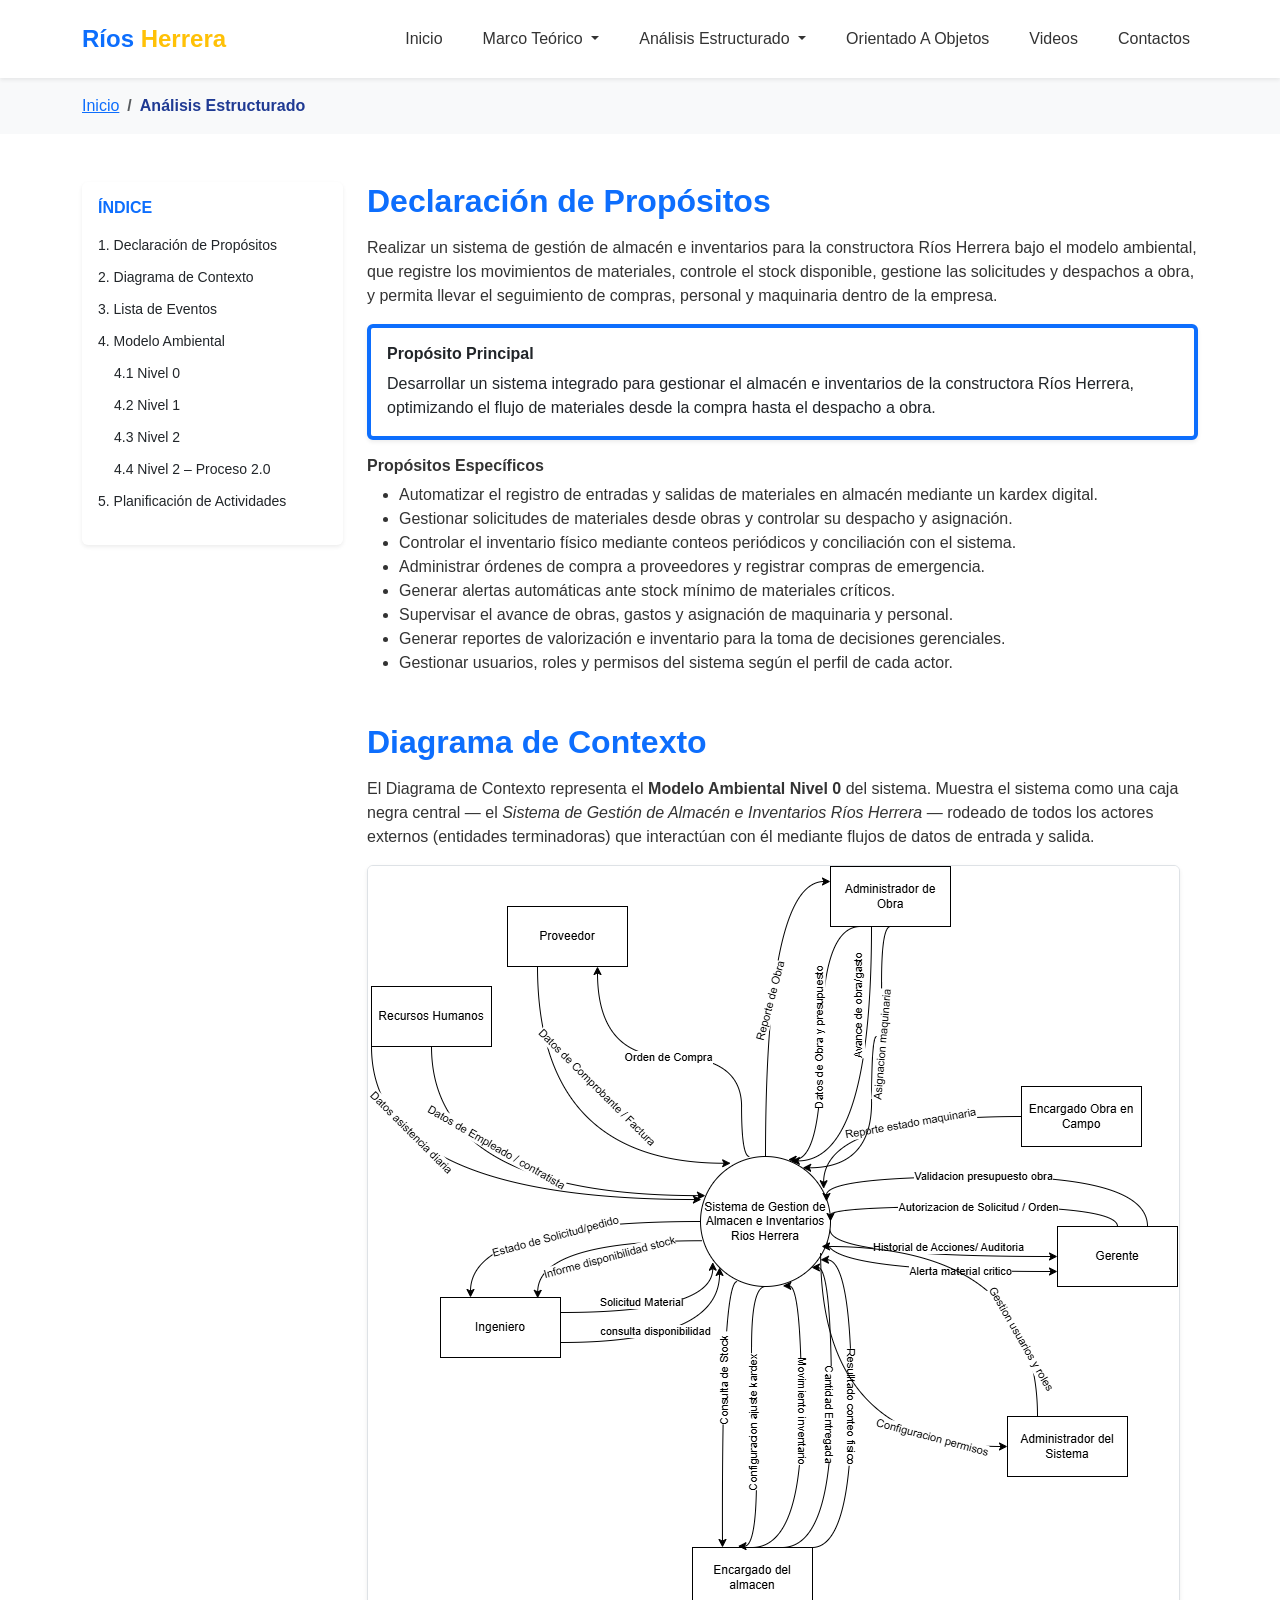
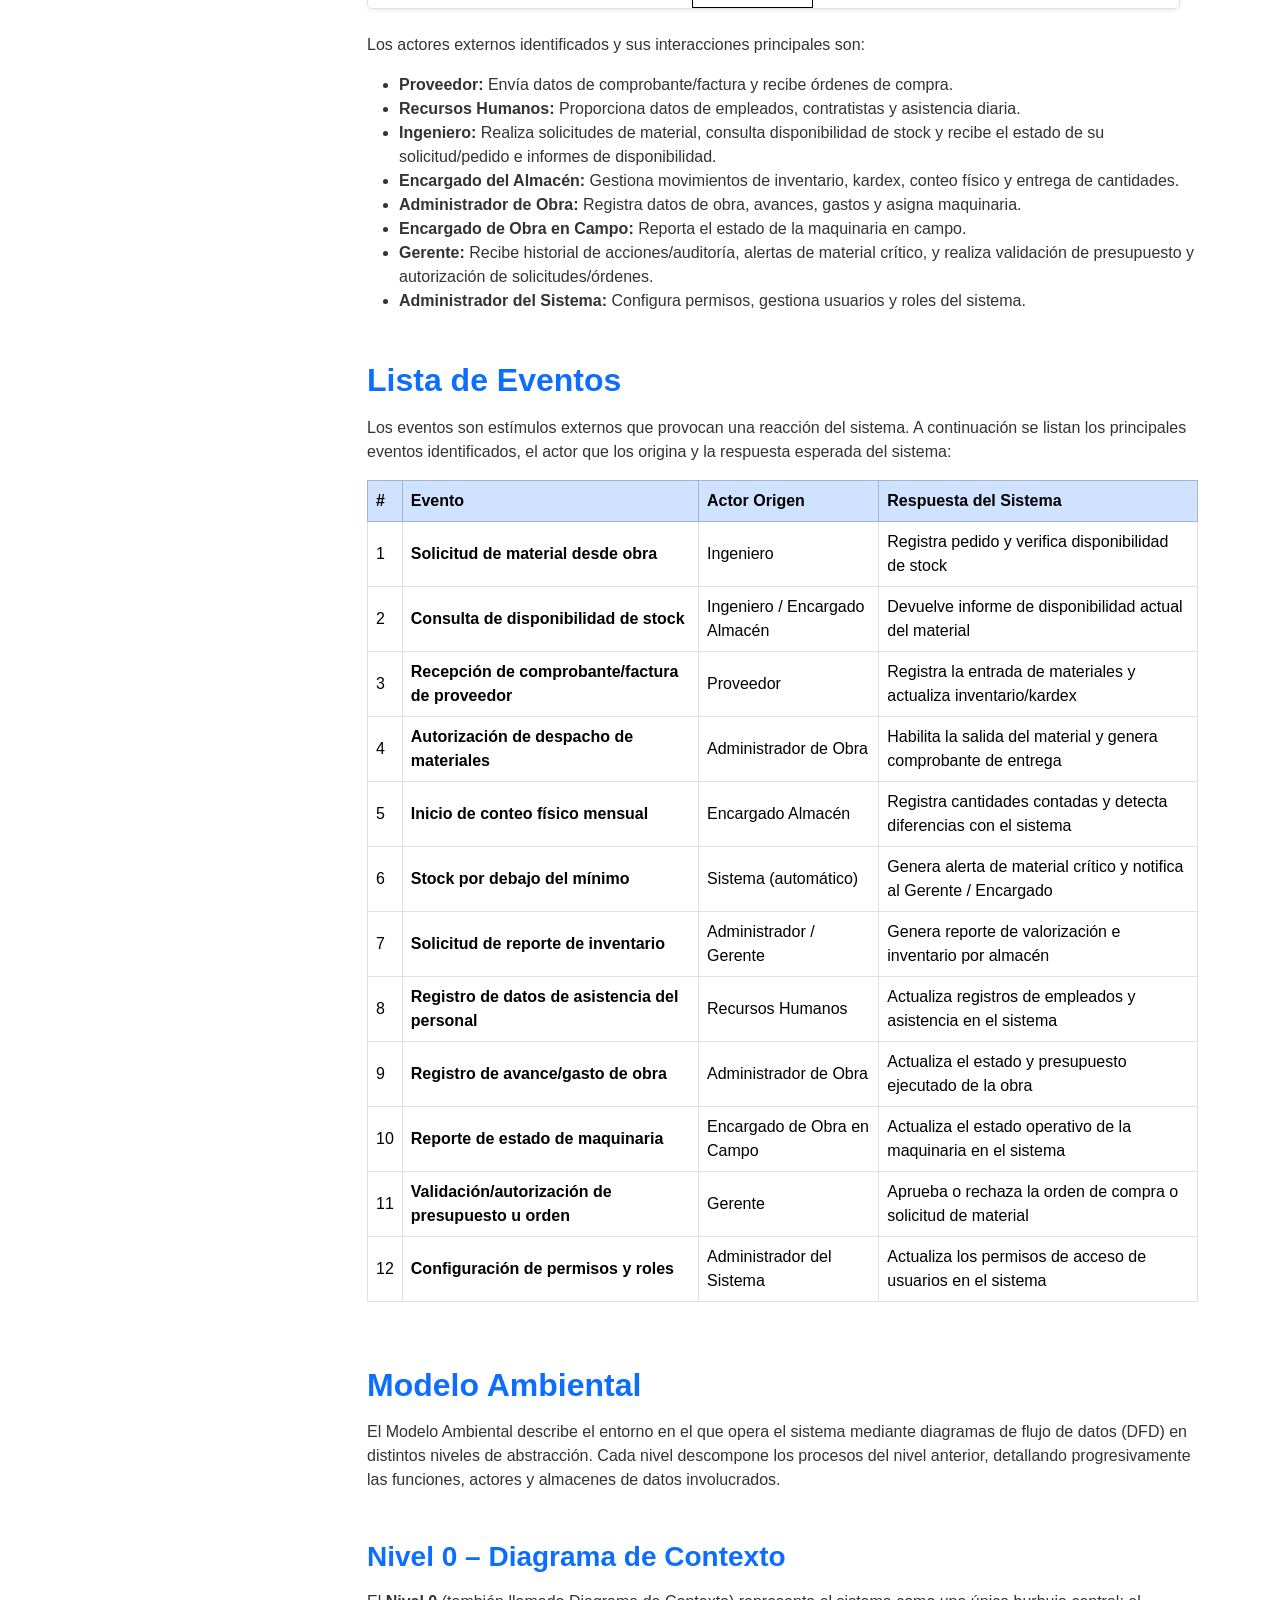
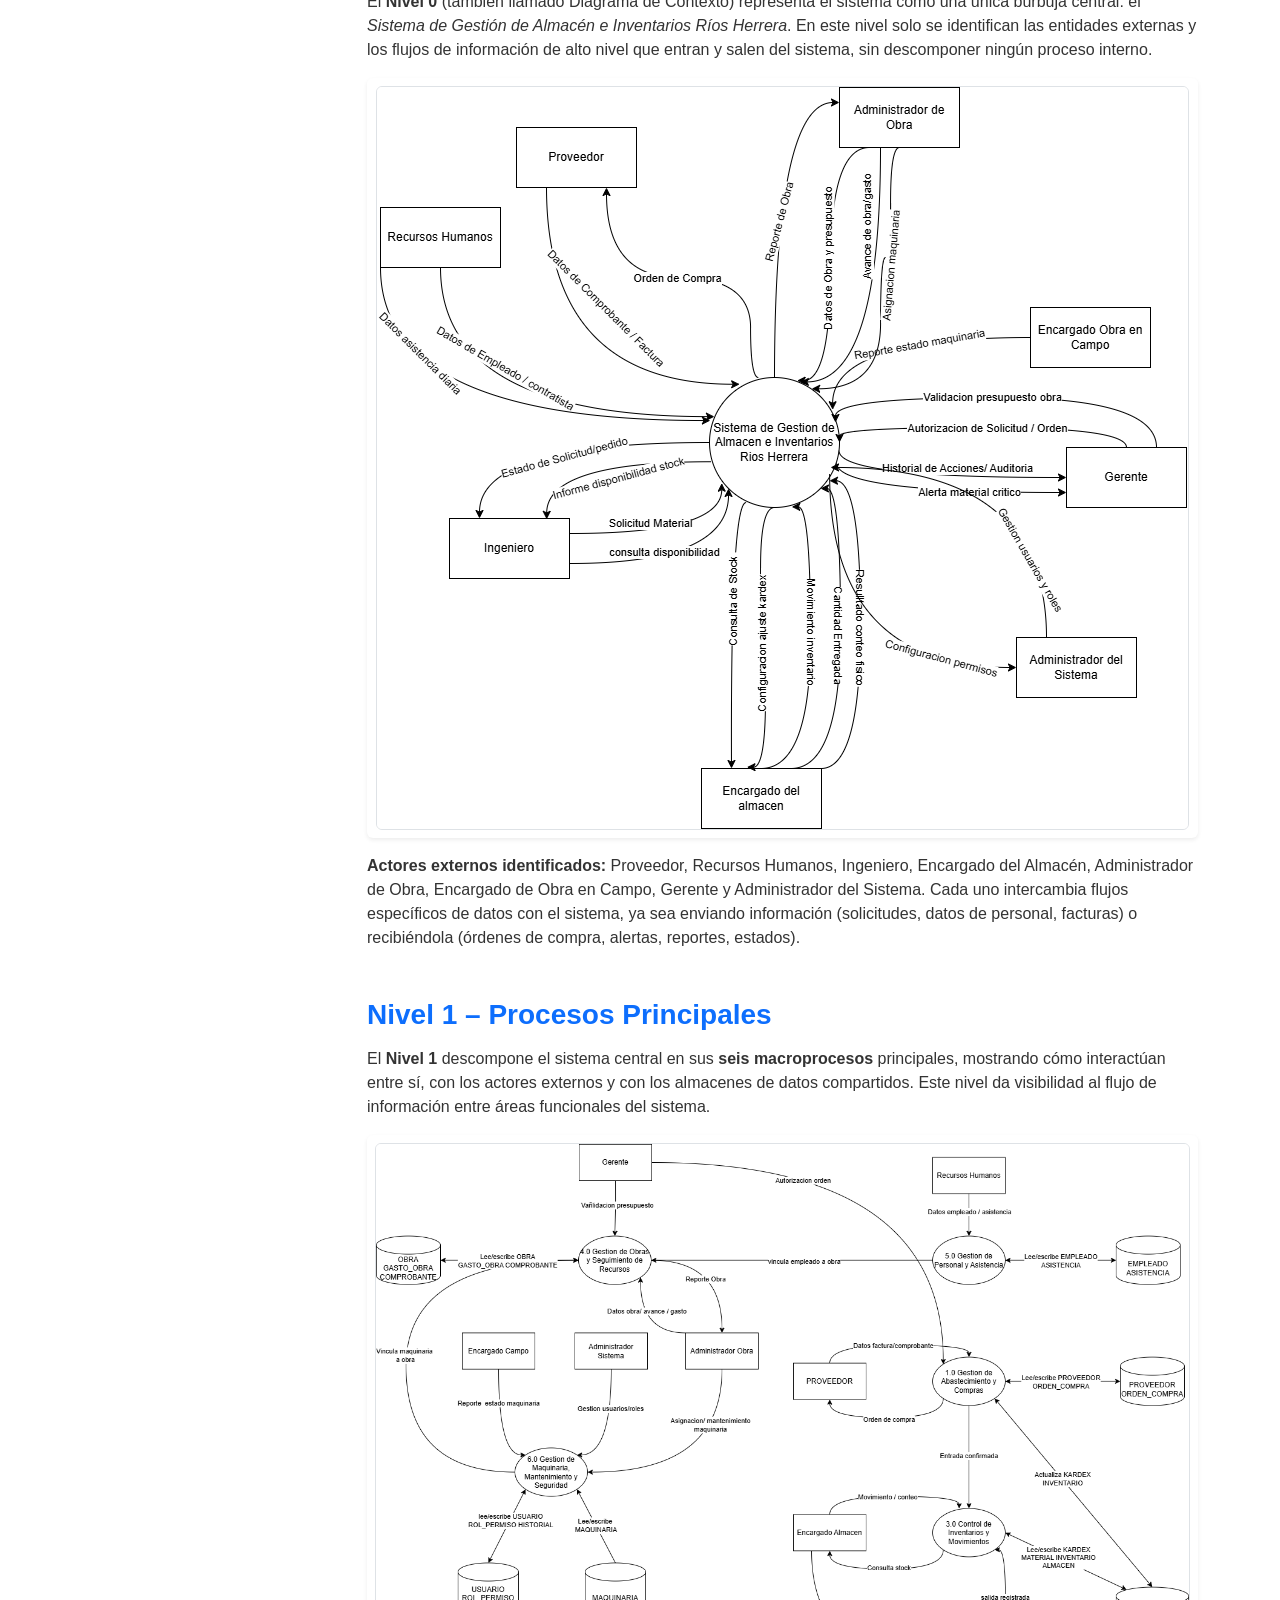
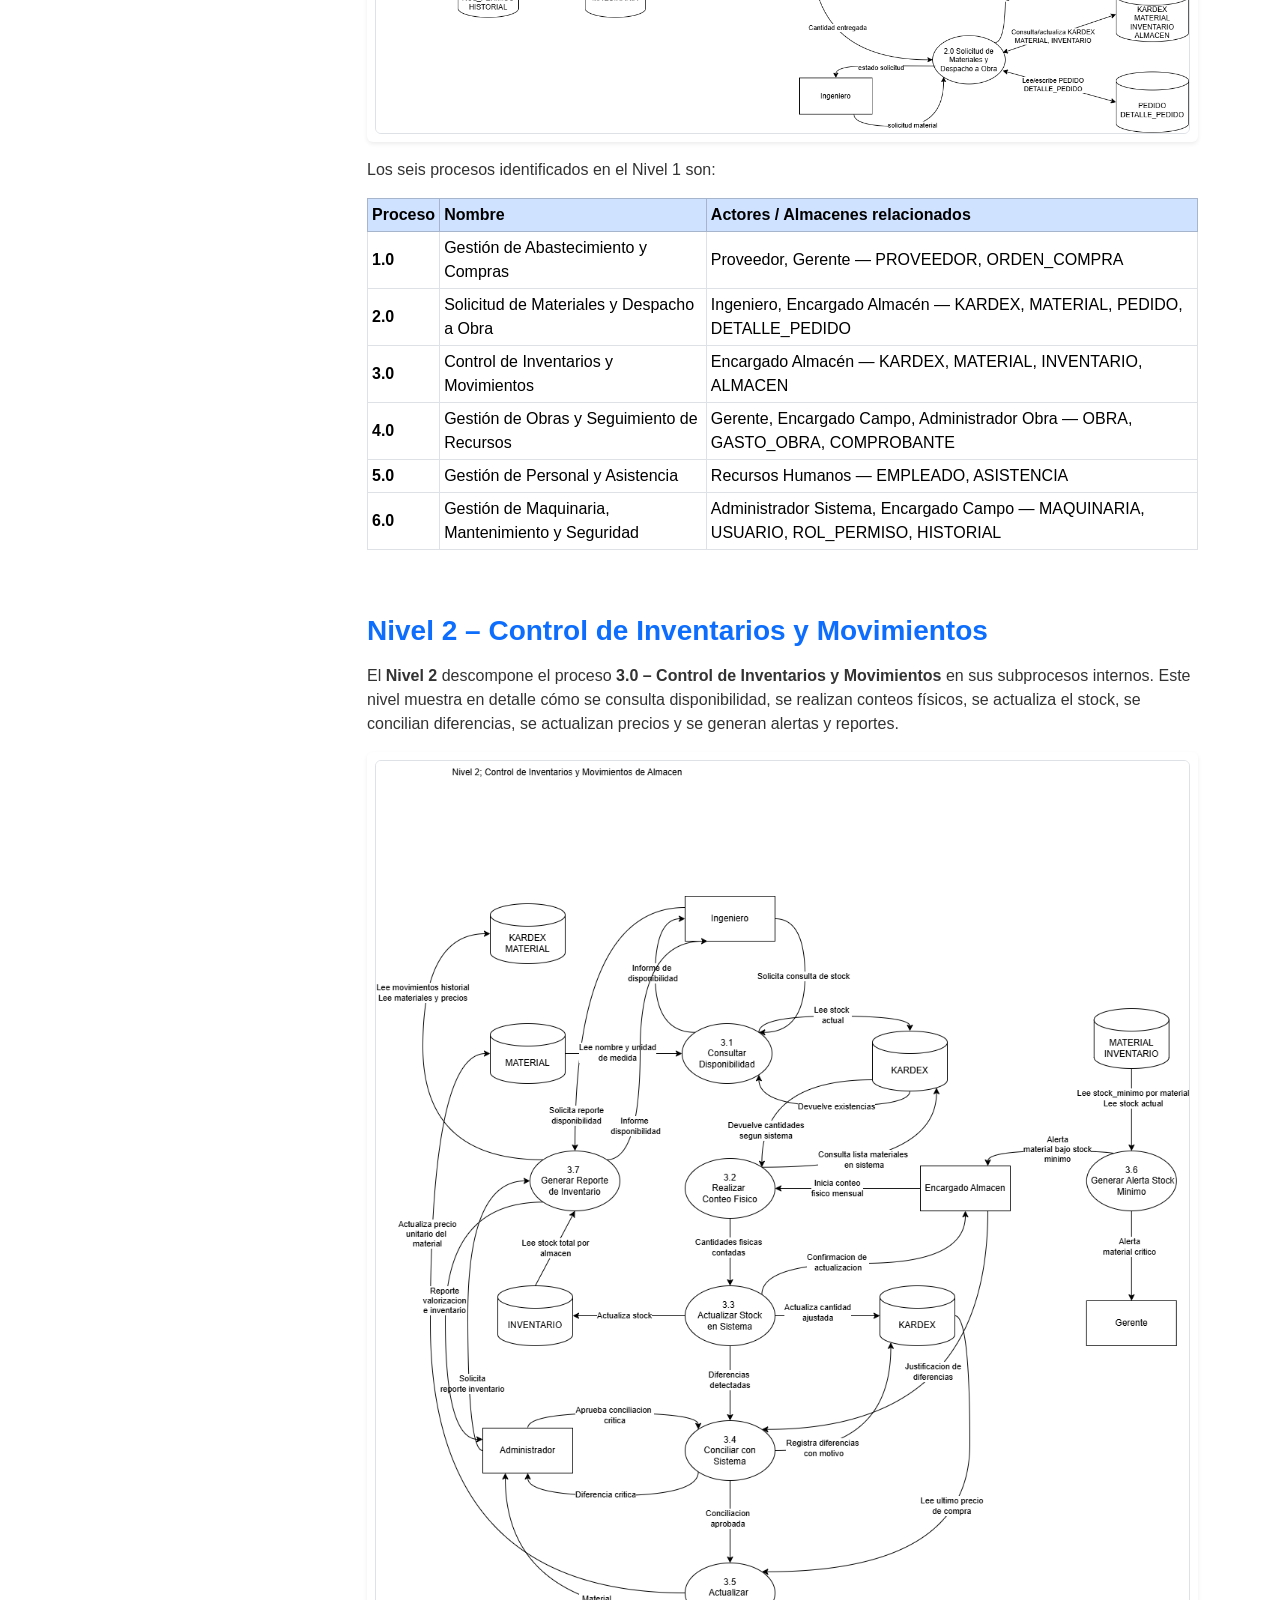
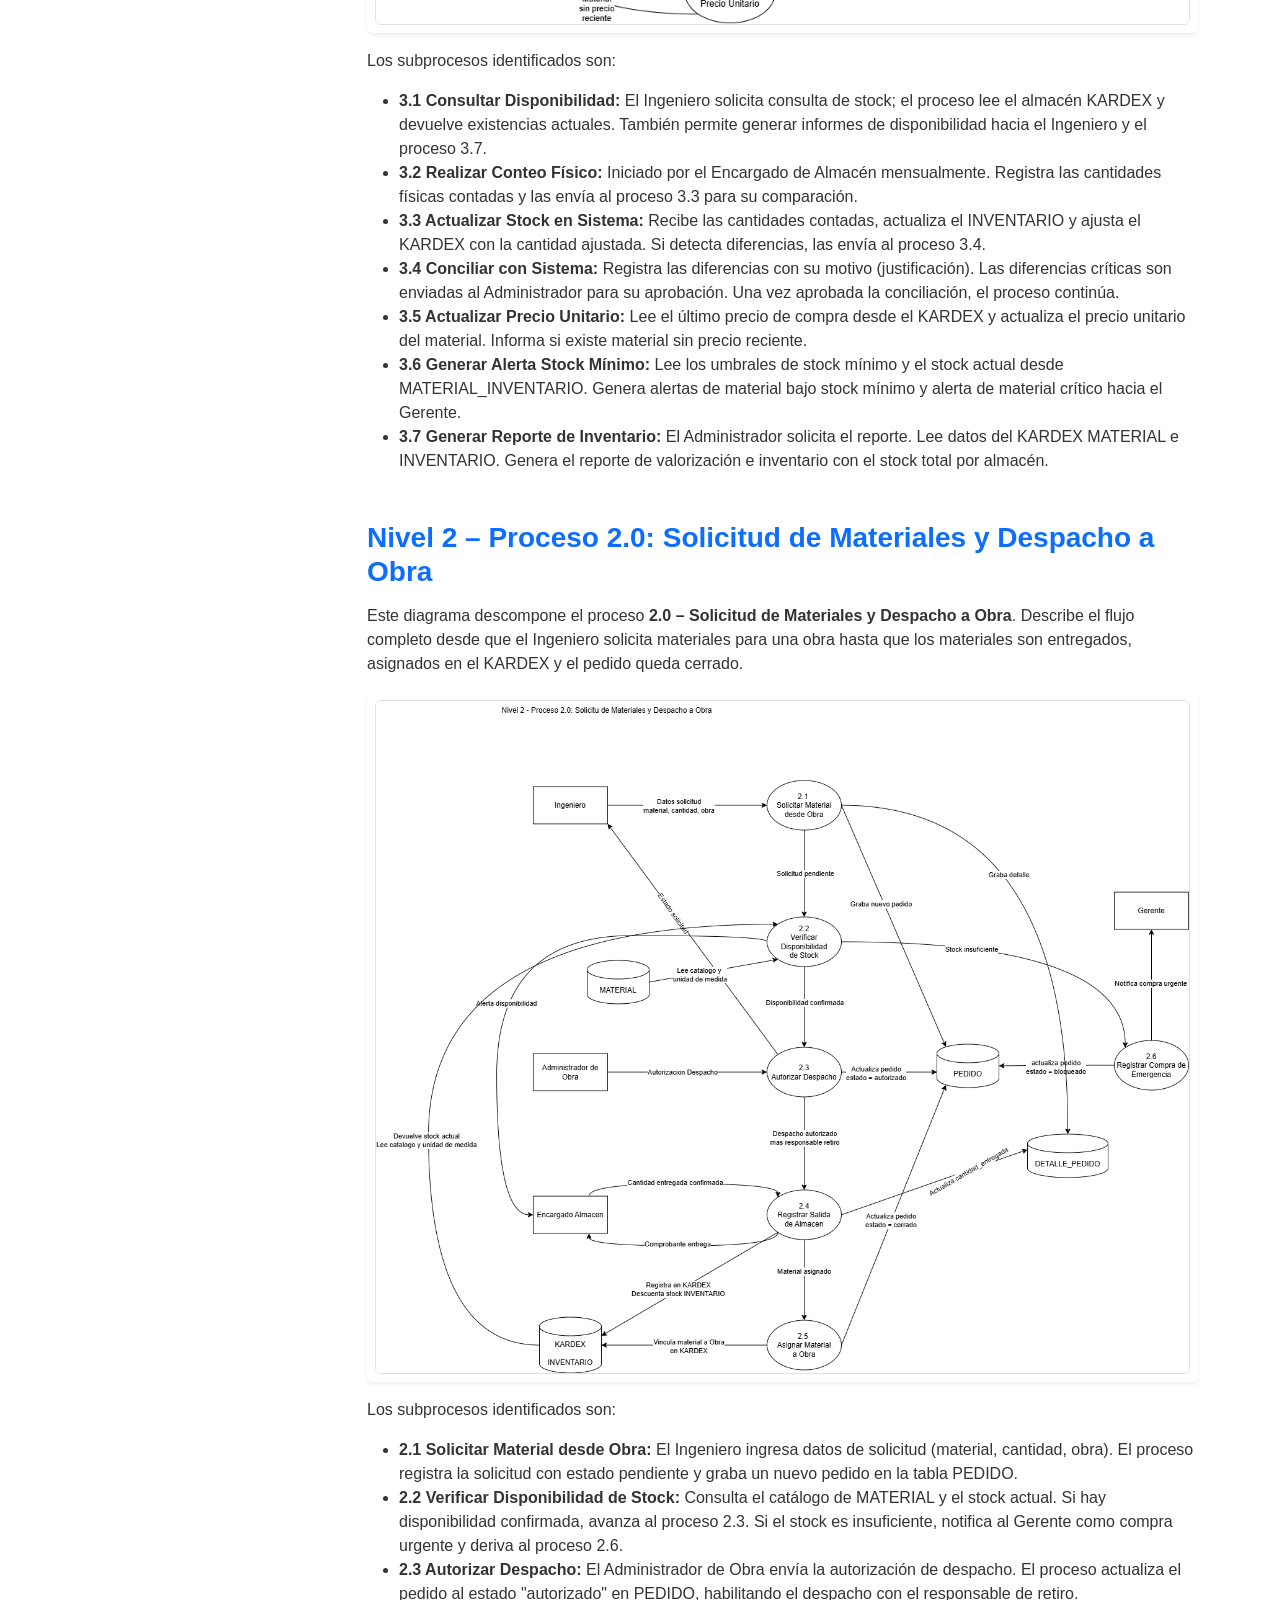
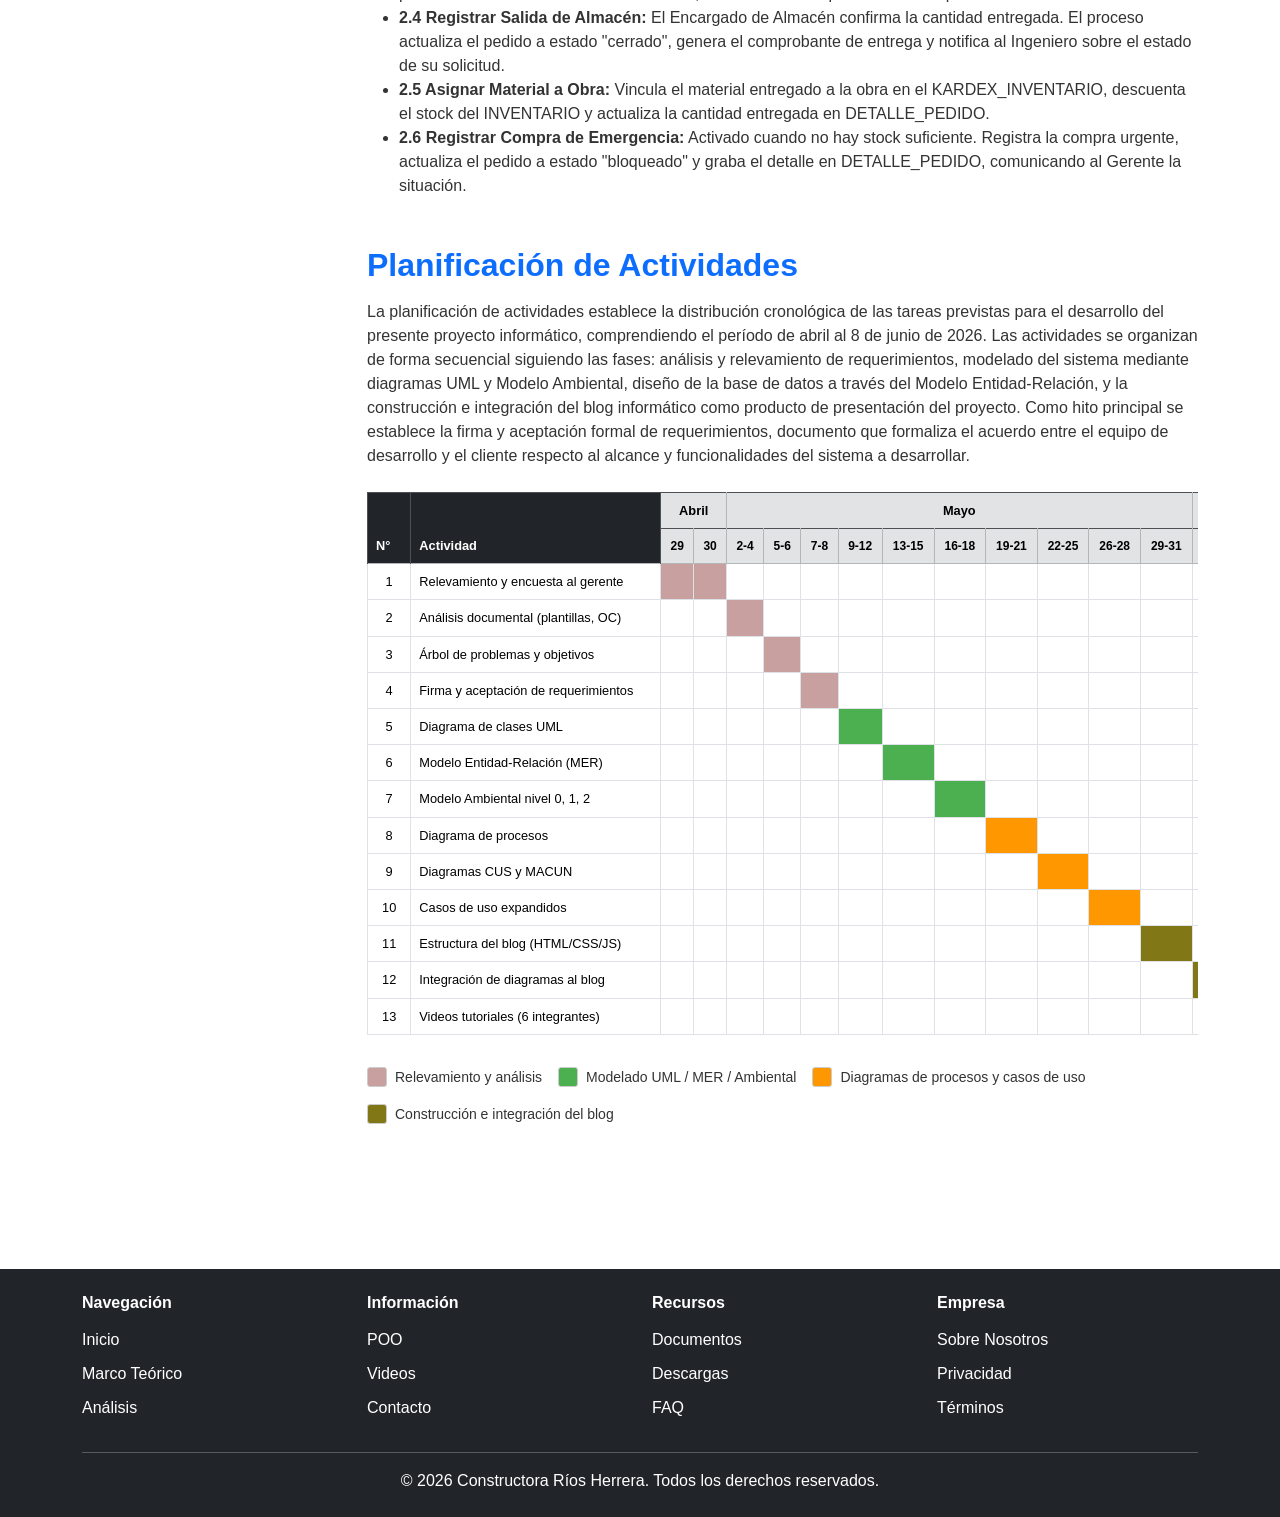
==== commit 2b89e32b: "Edicion contactos" ====
--- a/analisis-estructurado.html
+++ b/analisis-estructurado.html
@@ -529,7 +529,7 @@
                 <div class="col-md-3">
                     <h6 class="fw-bold mb-3">Información</h6>
                     <ul class="list-unstyled">
-                        <li><a href="orientado-objetos.html" class="text-white text-decoration-none">OOP</a></li>
+                        <li><a href="orientado-objetos.html" class="text-white text-decoration-none">POO</a></li>
                         <li><a href="videos.html" class="text-white text-decoration-none">Videos</a></li>
                         <li><a href="contactos.html" class="text-white text-decoration-none">Contacto</a></li>
                     </ul>
@@ -553,7 +553,7 @@
             </div>
             <hr class="bg-secondary">
             <div class="text-center">
-                <p class="mb-0">&copy; 2024 Constructora Ríos Herrera. Todos los derechos reservados.</p>
+                <p class="mb-0">&copy; 2026 Constructora Ríos Herrera. Todos los derechos reservados.</p>
             </div>
         </div>
     </footer>
--- a/styles.css
+++ b/styles.css
@@ -406,3 +406,44 @@
 .dropdown-item:hover {
     background-color: #f1f1f1;
 }
+
+/* Sección de Autores */
+.authors-section {
+    background-color: var(--light-gray);
+    padding: 60px 0;
+}
+
+.author-card {
+    transition: all 0.3s ease;
+    border-radius: 12px;
+    overflow: hidden;
+}
+
+.author-card:hover {
+    transform: translateY(-8px);
+    box-shadow: 0 12px 24px rgba(0,0,0,0.15) !important;
+}
+
+.author-avatar {
+    width: 80px;
+    height: 80px;
+    border-radius: 50%;
+    display: flex;
+    align-items: center;
+    justify-content: center;
+    margin: 0 auto 15px;
+    font-size: 2rem;
+    font-weight: bold;
+    color: white;
+}
+
+.author-card h5 {
+    color: var(--primary-blue);
+    font-size: 1.1rem;
+    margin-bottom: 5px;
+}
+
+.author-card .text-muted {
+    color: #888 !important;
+    font-weight: 500;
+}
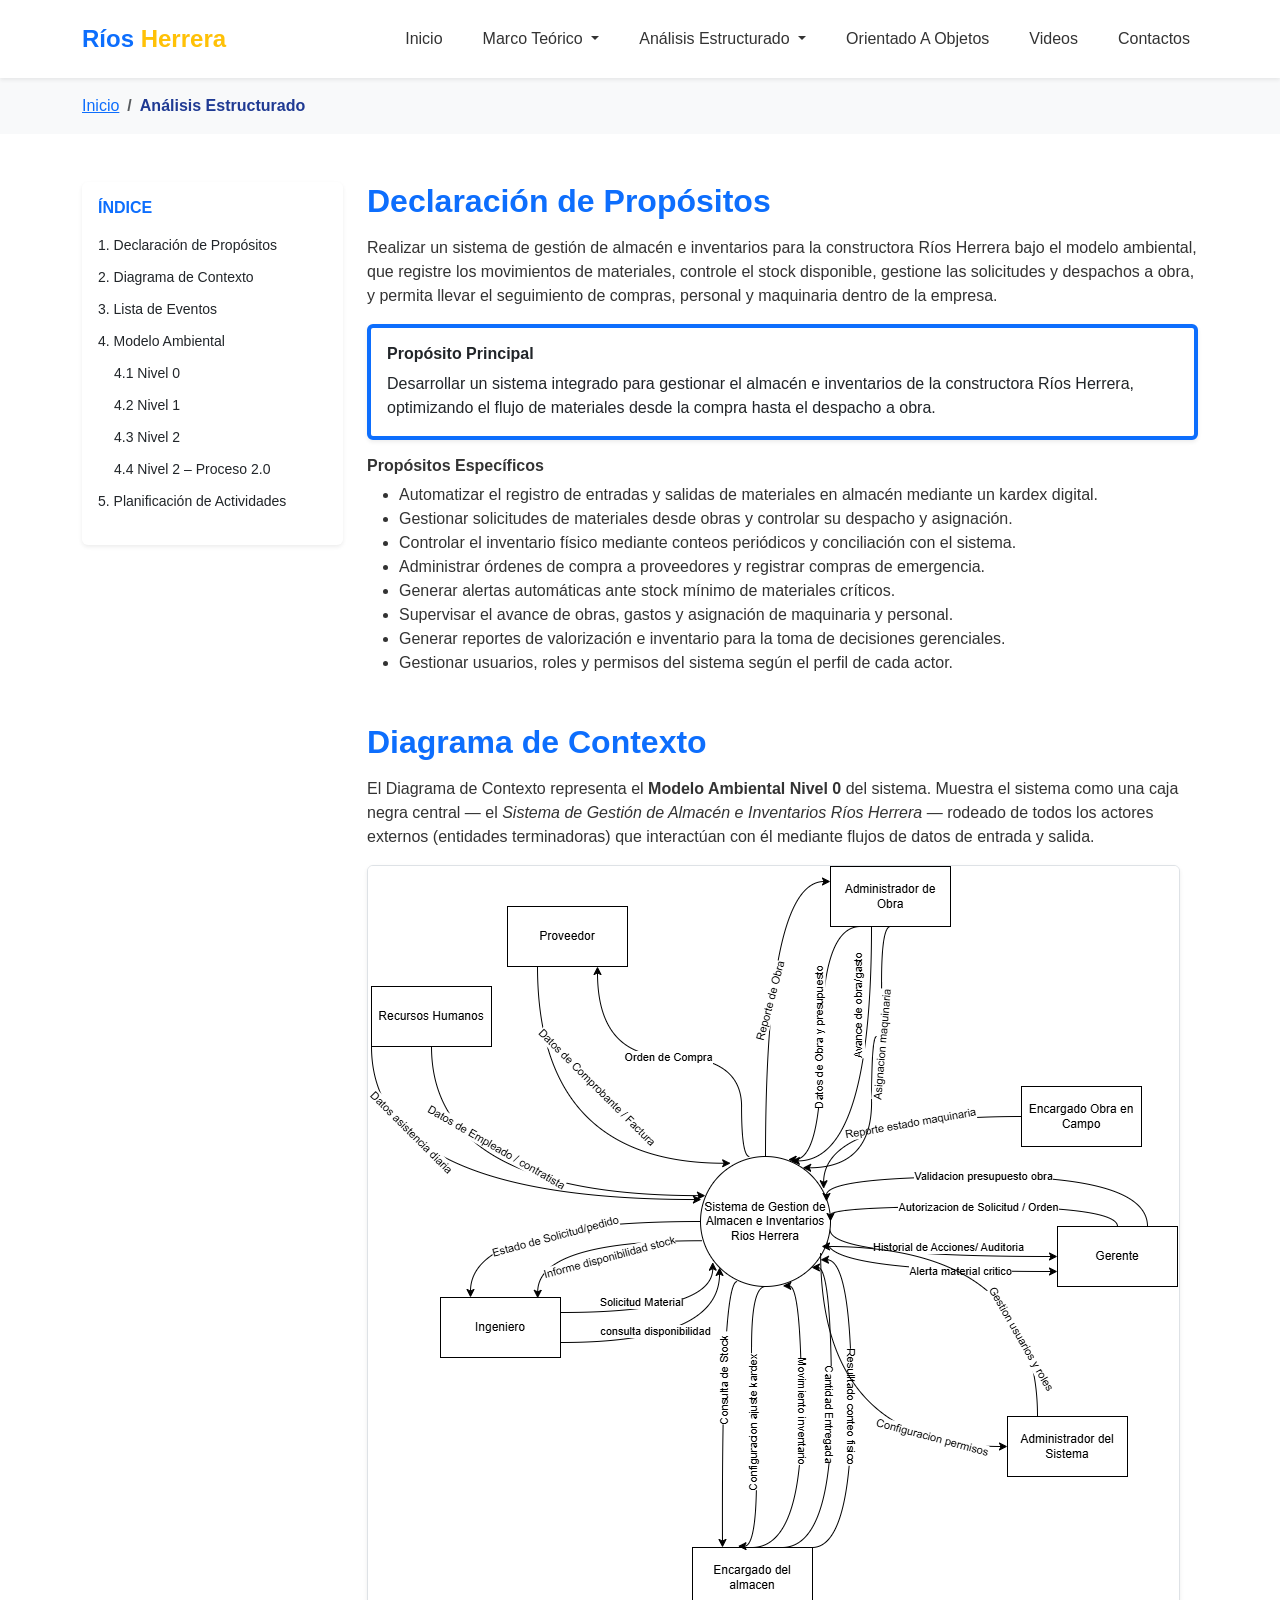
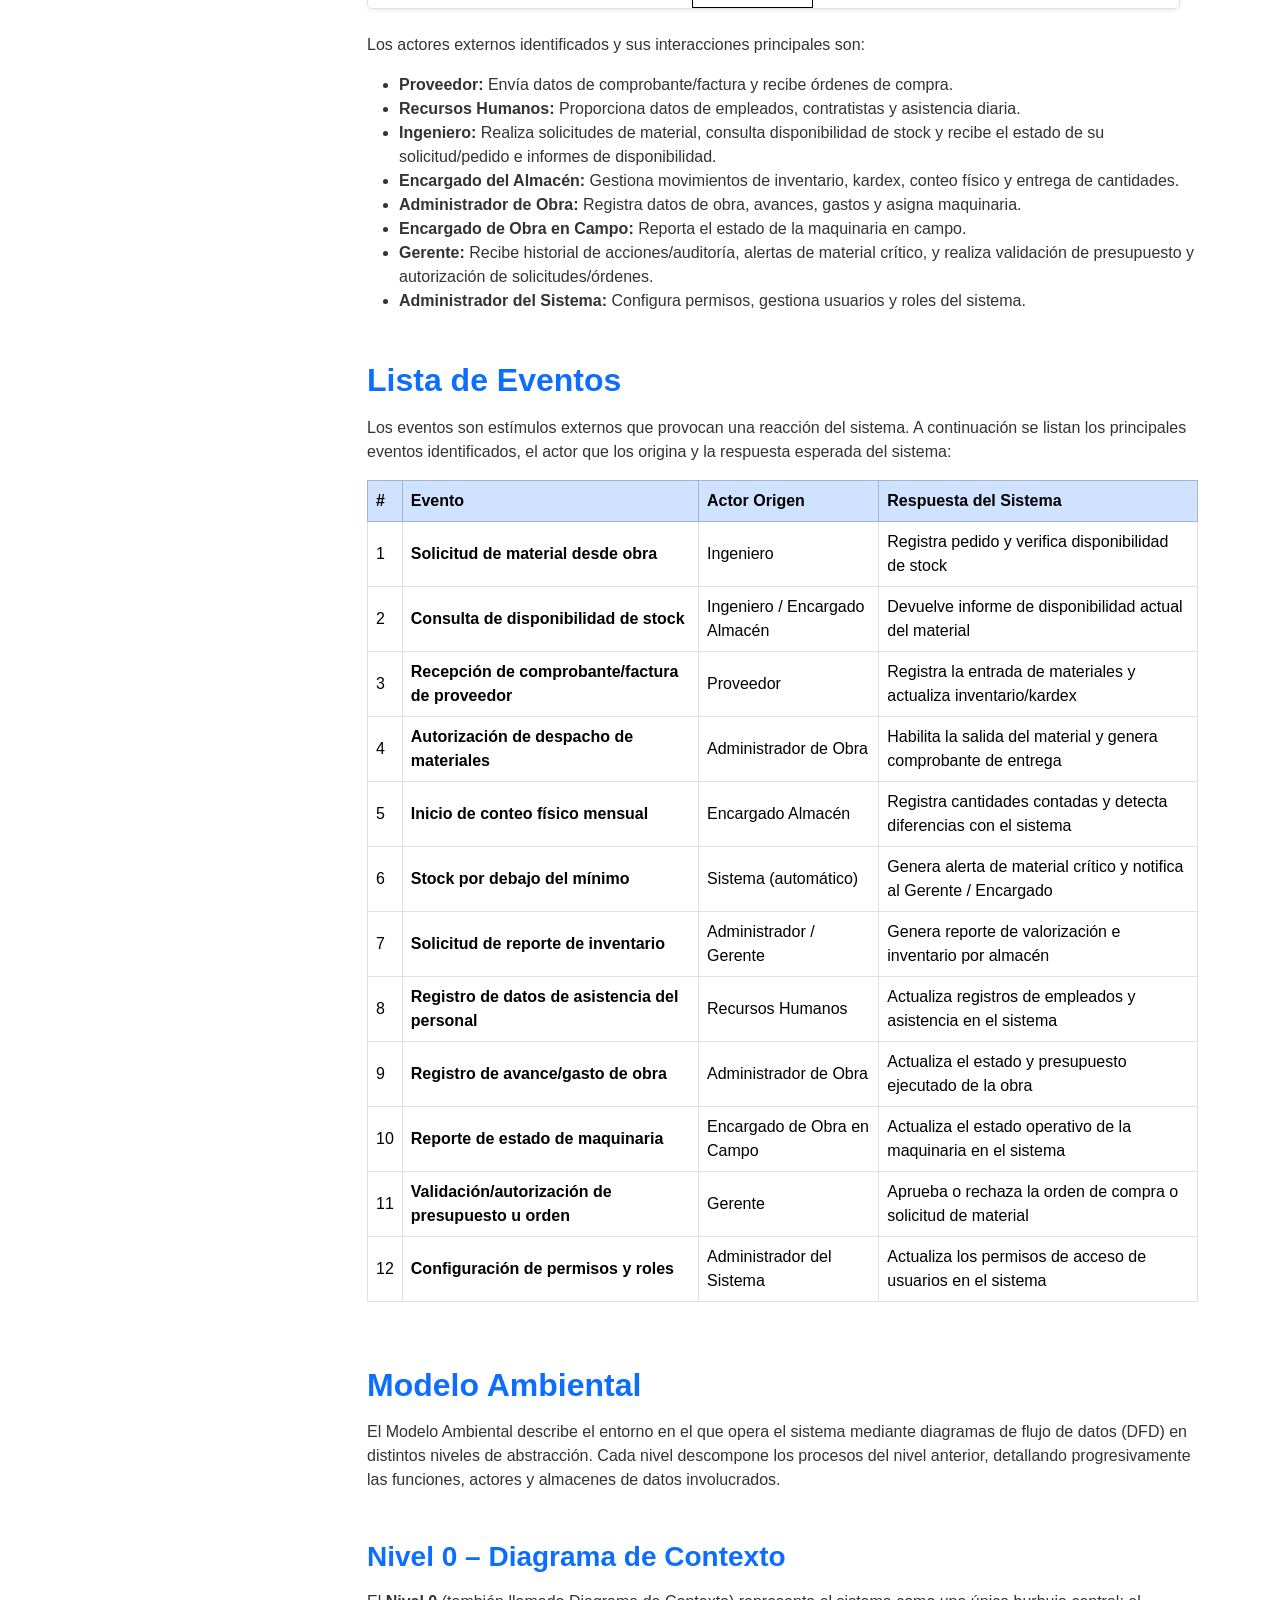
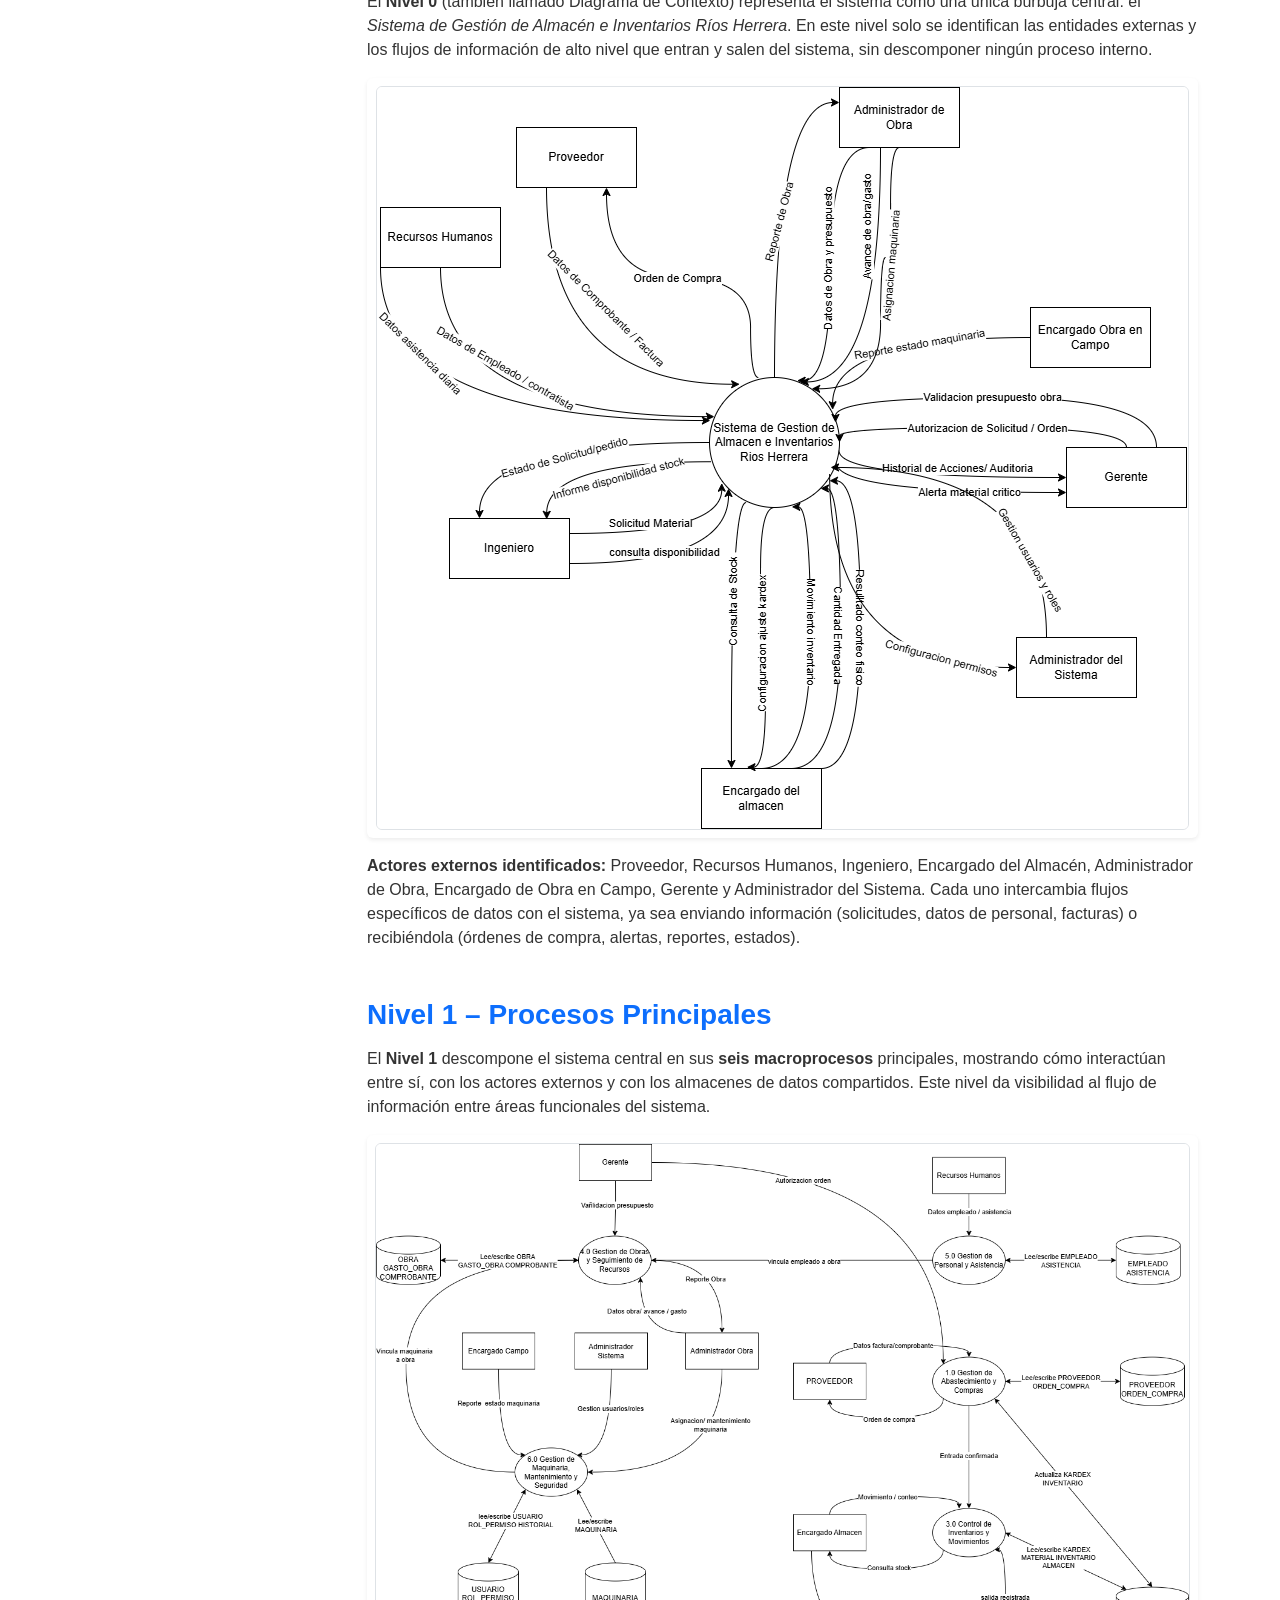
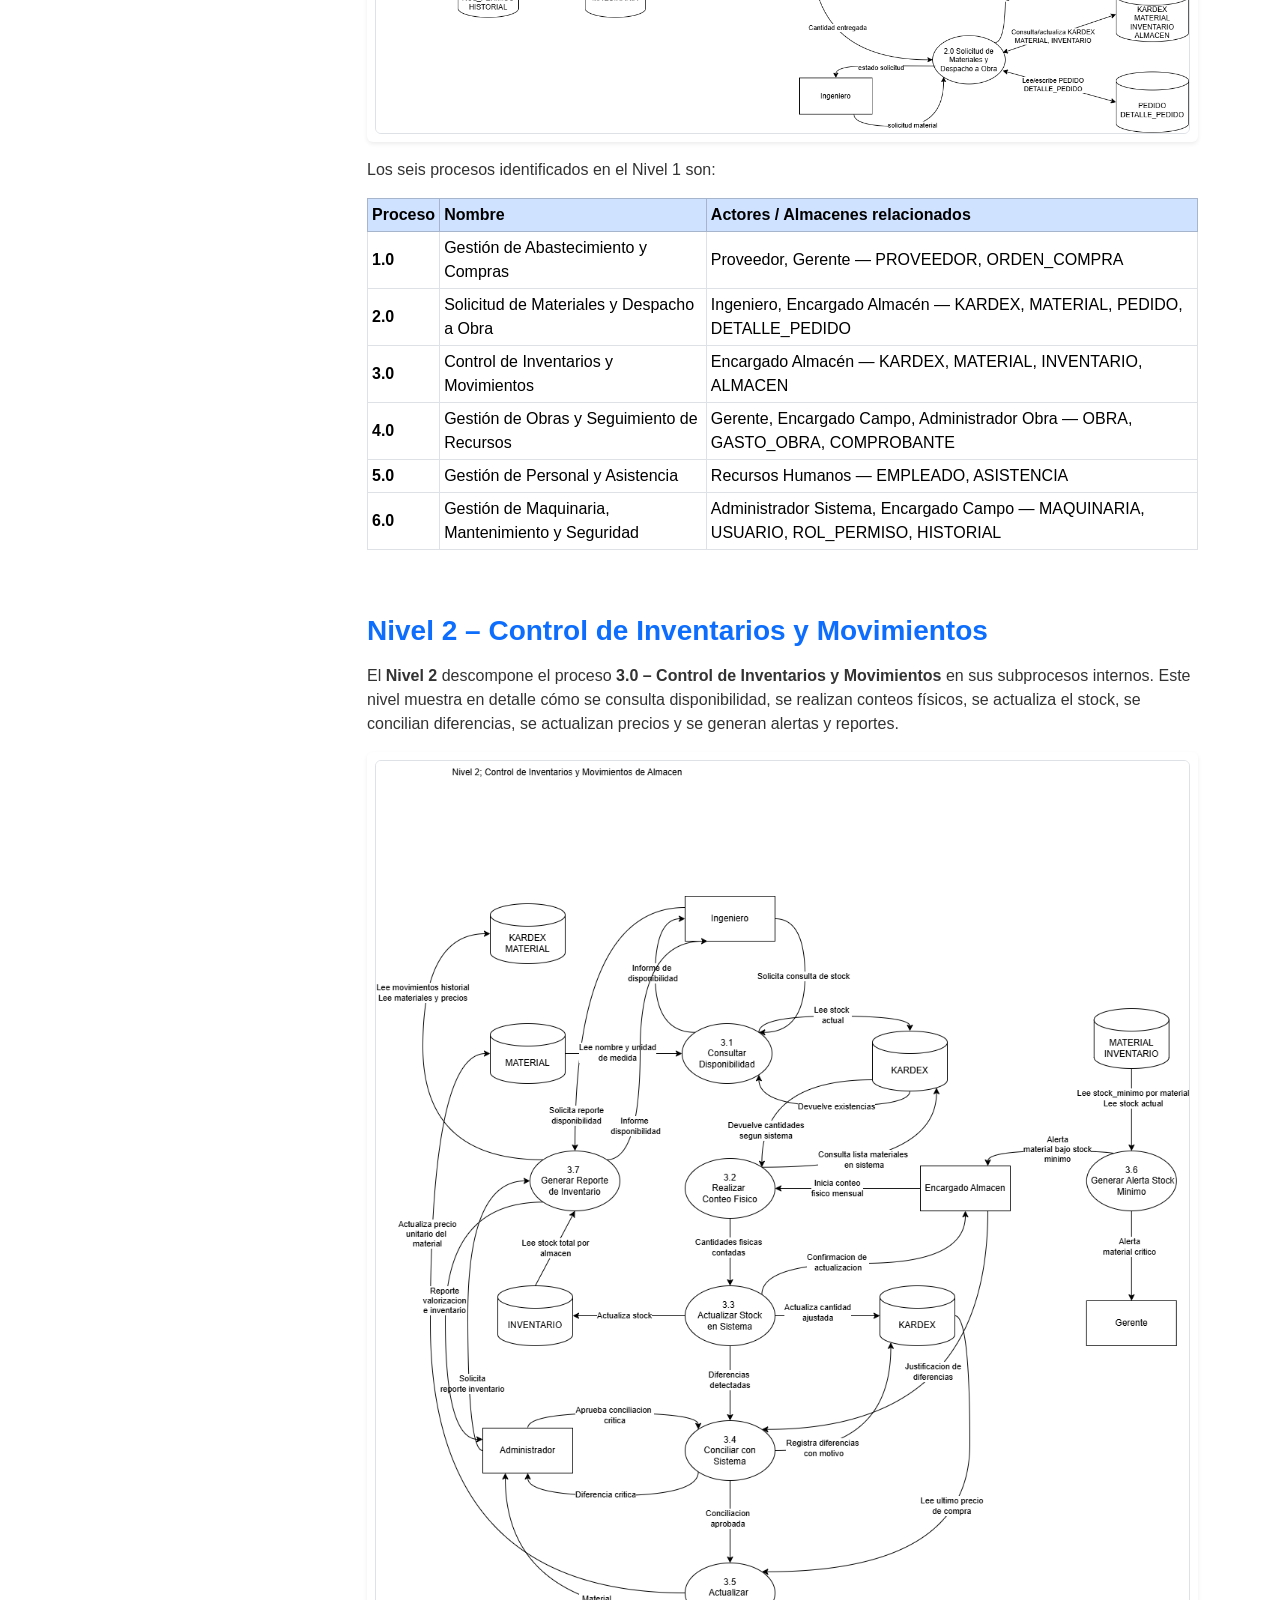
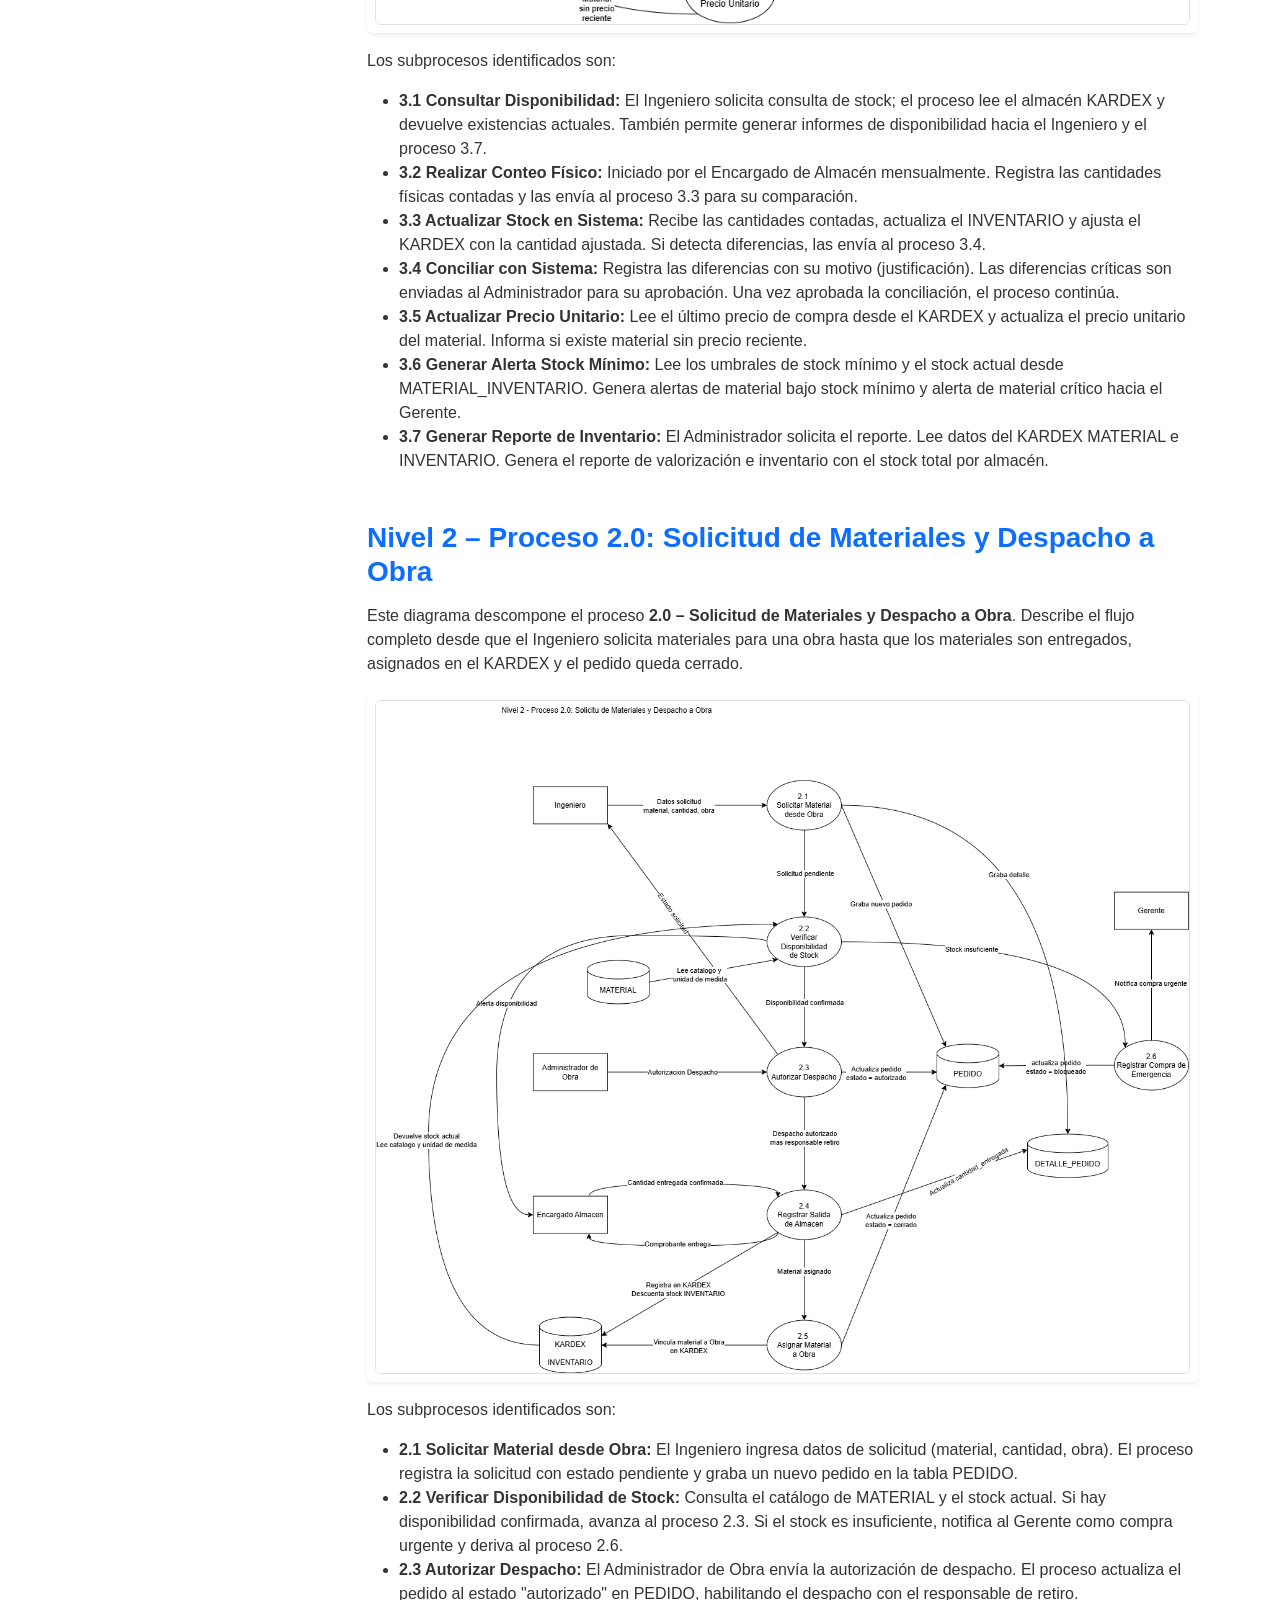
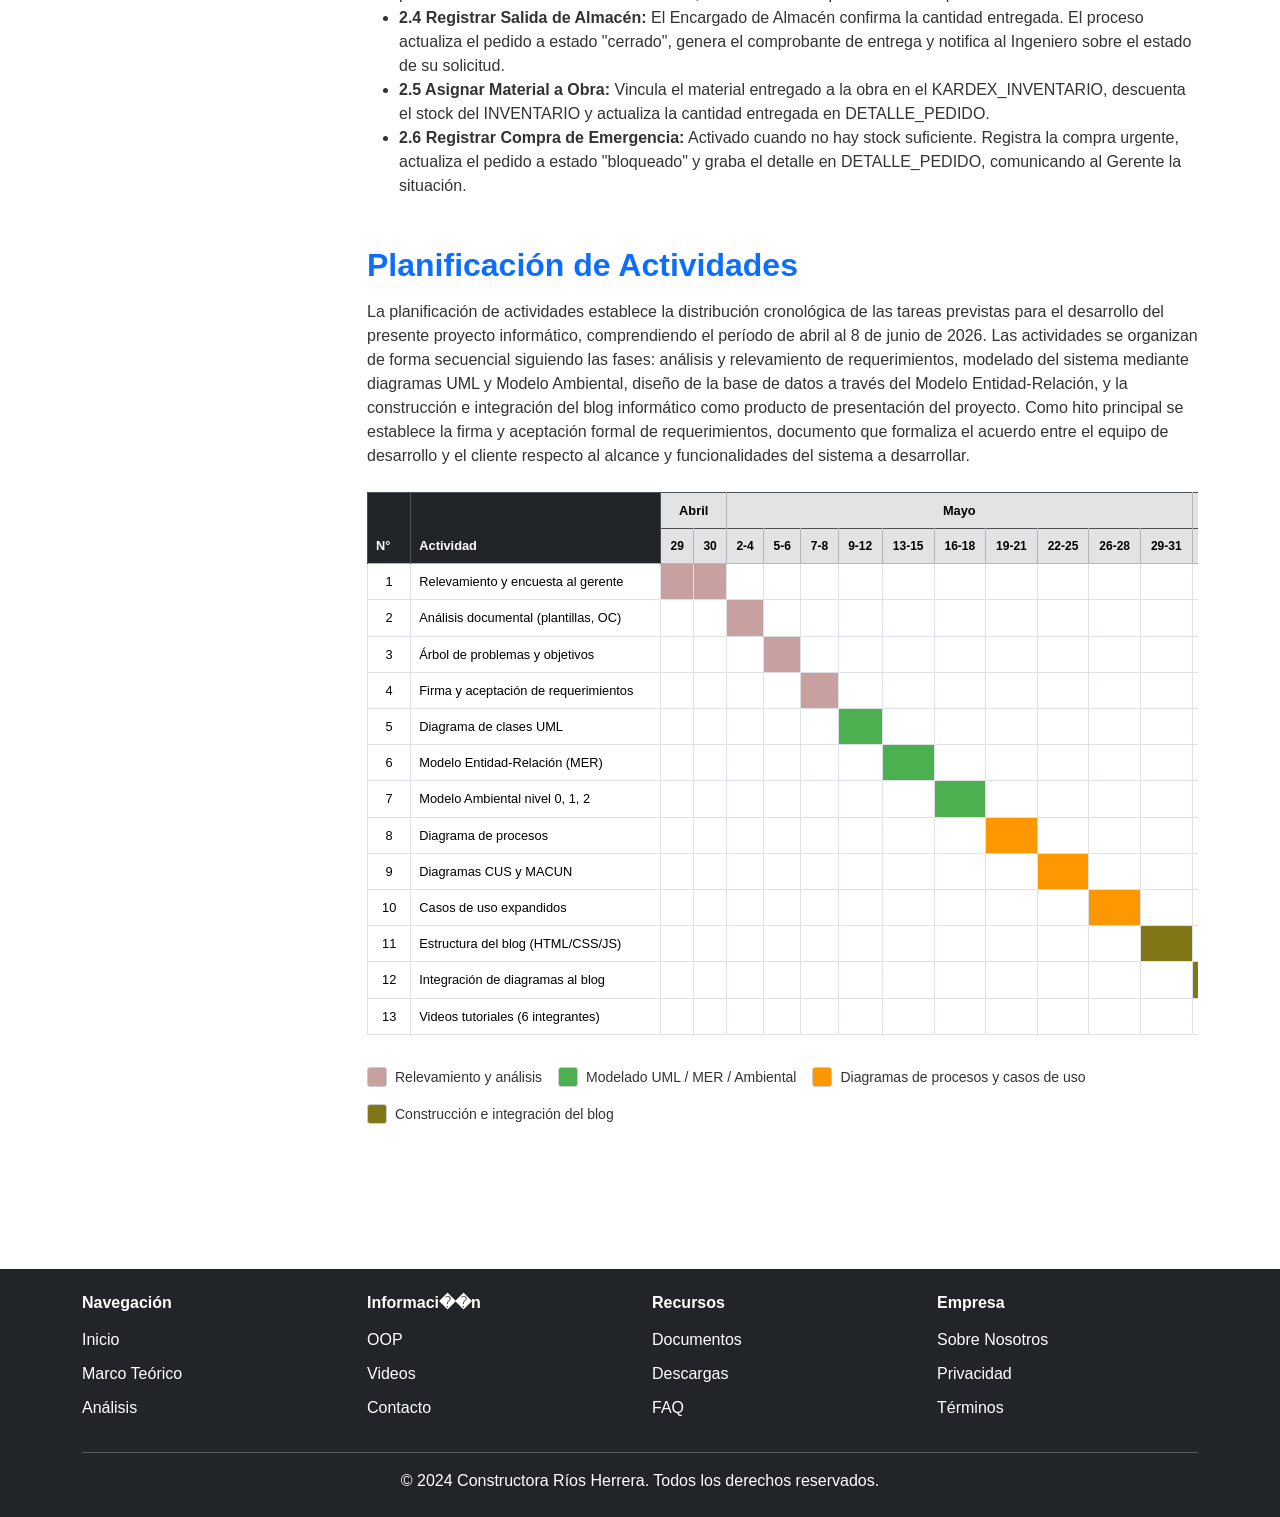
==== commit 481228e4: "arreglo del menu - analisis estructurado" ====
--- a/analisis-estructurado.html
+++ b/analisis-estructurado.html
@@ -1,563 +1,582 @@
-<!DOCTYPE html>
-<html lang="es">
-<head>
-    <meta charset="UTF-8">
-    <meta name="viewport" content="width=device-width, initial-scale=1.0">
-    <title>Análisis Estructurado - Sistema de Gestión de Almacenes</title>
-    <link href="https://cdn.jsdelivr.net/npm/bootstrap@5.3.0/dist/css/bootstrap.min.css" rel="stylesheet">
-    <link rel="stylesheet" href="styles.css">
-</head>
-<body>
-
-
-
-    <!-- NAVBAR -->
-    <nav class="navbar navbar-expand-lg navbar-light bg-white shadow-sm sticky-top">
-        <div class="container">
-            <a class="navbar-brand fw-bold" href="index.html">
-                <span class="text-primary">Ríos</span>
-                <span class="text-warning">Herrera</span>
-            </a>
-            <button class="navbar-toggler" type="button" data-bs-toggle="collapse" data-bs-target="#navbarNav">
-                <span class="navbar-toggler-icon"></span>
-            </button>
-            <div class="collapse navbar-collapse" id="navbarNav">
-                <ul class="navbar-nav ms-auto">
-                    <li class="nav-item">
-                        <a class="nav-link" href="index.html">Inicio</a>
-                    </li>
-                    <li class="nav-item dropdown">
-                        <a class="nav-link dropdown-toggle" href="#" id="marcoDropdown" role="button" data-bs-toggle="dropdown">
-                            Marco Teórico
-                        </a>
-                        <ul class="dropdown-menu" aria-labelledby="marcoDropdown">
-                            <li><a class="dropdown-item" href="marco-teorico.html#introduccion">Introducción</a></li>
-                            <li><a class="dropdown-item" href="marco-teorico.html#antecedentes">Antecedentes</a></li>
-                            <li><a class="dropdown-item" href="marco-teorico.html#planteamiento">Planteamiento del Problema</a></li>
-                        </ul>
-                    </li>
-                    <li class="nav-item dropdown">
-                        <a class="nav-link dropdown-toggle active" href="#" id="analisisDropdown" role="button" data-bs-toggle="dropdown">
-                            Análisis Estructurado
-                        </a>
-                        <ul class="dropdown-menu" aria-labelledby="analisisDropdown">
-                            <li><a class="dropdown-item" href="#declaracion">Declaración de Propósitos</a></li>
-                            <li><a class="dropdown-item" href="#diagrama">Diagrama de Contexto</a></li>
-                            <li><a class="dropdown-item" href="#eventos">Lista de Eventos</a></li>
-                            <li><hr class="dropdown-divider"></li>
-                            <li><a class="dropdown-item" href="modelo-er.html">Modelo ER</a></li>
-                            <li><a class="dropdown-item" href="diagrama-procesos.html">Diagrama de Procesos</a></li>
-                            <li class="dropdown-submenu">
-                                <a class="dropdown-item dropdown-toggle" href="#" id="casosUsoDropdown" role="button" data-bs-toggle="dropdown">
-                                    Casos de Uso
-                                </a>
-                                <ul class="dropdown-menu" aria-labelledby="casosUsoDropdown">
-                                    <li><a class="dropdown-item" href="casos-uso.html#caso-uso">Caso de Uso</a></li>
-                                    <li><a class="dropdown-item" href="casos-uso.html#caso-negocio">Caso de Uso de Negocio (CUN)</a></li>
-                                    <li><a class="dropdown-item" href="casos-uso.html#caso-expandido">Caso de Uso Expandido</a></li>
-                                </ul>
-                            </li>
-                        </ul>
-                    </li>
-                    <li class="nav-item">
-                        <a class="nav-link" href="orientado-objetos.html">Orientado A Objetos</a>
-                    </li>
-                    <li class="nav-item">
-                        <a class="nav-link" href="videos.html">Videos</a>
-                    </li>
-                    <li class="nav-item">
-                        <a class="nav-link" href="contactos.html">Contactos</a>
-                    </li>
-                </ul>
-            </div>
-        </div>
-    </nav>
-
-
-
-
-
-    <!-- BREADCRUMB -->
-    <div class="bg-light py-3">
-        <div class="container">
-            <nav aria-label="breadcrumb">
-                <ol class="breadcrumb mb-0">
-                    <li class="breadcrumb-item"><a href="index.html">Inicio</a></li>
-                    <li class="breadcrumb-item active">Análisis Estructurado</li>
-                </ol>
-            </nav>
-        </div>
-    </div>
-
-
-
-
-
-
-
-    <!-- CONTENIDO -->
-    <div class="container py-5">
-        <div class="row">
-            <!-- SIDEBAR CON ÍNDICE -->
-            <div class="col-lg-3">
-                <div class="card shadow-sm border-0 sticky-top" style="top: 80px;">
-                    <div class="card-body">
-                        <h6 class="card-title fw-bold text-primary mb-3">ÍNDICE</h6>
-                        <ul class="list-unstyled">
-                            <li class="mb-2"><a href="#declaracion" class="text-decoration-none text-dark small">1. Declaración de Propósitos</a></li>
-                            <li class="mb-2"><a href="#diagrama" class="text-decoration-none text-dark small">2. Diagrama de Contexto</a></li>
-                            <li class="mb-2"><a href="#eventos" class="text-decoration-none text-dark small">3. Lista de Eventos</a></li>
-                            <li class="mb-2"><a href="#modelo-ambiental" class="text-decoration-none text-dark small">4. Modelo Ambiental</a></li>
-                            <li class="mb-2 ms-3"><a href="#nivel0" class="text-decoration-none text-dark small">4.1 Nivel 0</a></li>
-                            <li class="mb-2 ms-3"><a href="#nivel1" class="text-decoration-none text-dark small">4.2 Nivel 1</a></li>
-                            <li class="mb-2 ms-3"><a href="#nivel2" class="text-decoration-none text-dark small">4.3 Nivel 2</a></li>
-                            <li class="mb-2 ms-3"><a href="#nivel2-proceso" class="text-decoration-none text-dark small">4.4 Nivel 2 – Proceso 2.0</a></li>
-                            <li class="mb-2"><a href="#planificacion" class="text-decoration-none text-dark small">5. Planificación de Actividades</a></li>
-                        </ul>
-                    </div>
-                </div>
-            </div>
-
-           
-            <div class="col-lg-9">
-                <section id="declaracion" class="mb-5 scroll-margin">
-                    <h2 class="fw-bold text-primary mb-3">Declaración de Propósitos</h2>
-                        <p>Realizar un sistema de gestión de almacén e inventarios para la constructora Ríos Herrera bajo el modelo ambiental, que registre los movimientos de materiales, controle el stock disponible, gestione las solicitudes y despachos a obra, y permita llevar el seguimiento de compras, personal y maquinaria dentro de la empresa.</p>                    <div class="card border-start border-primary border-4 shadow-sm">
-                        
-                            <div class="card-body">
-                                <h6 class="fw-bold">Propósito Principal</h6>
-                                <p class="mb-0">Desarrollar un sistema integrado para gestionar el almacén e inventarios de la constructora Ríos Herrera, optimizando el flujo de materiales desde la compra hasta el despacho a obra.</p>
-                            </div>
-                    </div>
-                    <div class="mt-3">
-                        <h6 class="fw-bold">Propósitos Específicos</h6>
-                        <ul>
-                            <li>Automatizar el registro de entradas y salidas de materiales en almacén mediante un kardex digital.</li>
-                            <li>Gestionar solicitudes de materiales desde obras y controlar su despacho y asignación.</li>
-                            <li>Controlar el inventario físico mediante conteos periódicos y conciliación con el sistema.</li>
-                            <li>Administrar órdenes de compra a proveedores y registrar compras de emergencia.</li>
-                            <li>Generar alertas automáticas ante stock mínimo de materiales críticos.</li>
-                            <li>Supervisar el avance de obras, gastos y asignación de maquinaria y personal.</li>
-                            <li>Generar reportes de valorización e inventario para la toma de decisiones gerenciales.</li>
-                            <li>Gestionar usuarios, roles y permisos del sistema según el perfil de cada actor.</li>
-                        </ul>
-                    </div>
-                </section>
-
-                
-                <section id="diagrama" class="mb-5 scroll-margin">
-                    <h2 class="fw-bold text-primary mb-3">Diagrama de Contexto</h2>
-                    <p>El Diagrama de Contexto representa el <strong>Modelo Ambiental Nivel 0</strong> del sistema. Muestra el sistema como una caja negra central — el <em>Sistema de Gestión de Almacén e Inventarios Ríos Herrera</em> — rodeado de todos los actores externos (entidades terminadoras) que interactúan con él mediante flujos de datos de entrada y salida.</p>
-                    <img src="public/img/modeloAmbiental/Modelo Ambiental.drawio.png" alt="Diagrama de Contexto - Modelo Ambiental Nivel 0" class="img-fluid rounded shadow-sm mb-4 border">
-                    <p>Los actores externos identificados y sus interacciones principales son:</p>
-                    <ul>
-                        <li><strong>Proveedor:</strong> Envía datos de comprobante/factura y recibe órdenes de compra.</li>
-                        <li><strong>Recursos Humanos:</strong> Proporciona datos de empleados, contratistas y asistencia diaria.</li>
-                        <li><strong>Ingeniero:</strong> Realiza solicitudes de material, consulta disponibilidad de stock y recibe el estado de su solicitud/pedido e informes de disponibilidad.</li>
-                        <li><strong>Encargado del Almacén:</strong> Gestiona movimientos de inventario, kardex, conteo físico y entrega de cantidades.</li>
-                        <li><strong>Administrador de Obra:</strong> Registra datos de obra, avances, gastos y asigna maquinaria.</li>
-                        <li><strong>Encargado de Obra en Campo:</strong> Reporta el estado de la maquinaria en campo.</li>
-                        <li><strong>Gerente:</strong> Recibe historial de acciones/auditoría, alertas de material crítico, y realiza validación de presupuesto y autorización de solicitudes/órdenes.</li>
-                        <li><strong>Administrador del Sistema:</strong> Configura permisos, gestiona usuarios y roles del sistema.</li>
-                    </ul>
-                </section>
-
-                <section id="eventos" class="mb-5 scroll-margin">
-                    <h2 class="fw-bold text-primary mb-3">Lista de Eventos</h2>
-                    <p>Los eventos son estímulos externos que provocan una reacción del sistema. A continuación se listan los principales eventos identificados, el actor que los origina y la respuesta esperada del sistema:</p>
-                    <div class="table-responsive">
-                        <table class="table table-hover table-bordered align-middle">
-                            <thead class="table-primary">
-                                <tr>
-                                    <th>#</th>
-                                    <th>Evento</th>
-                                    <th>Actor Origen</th>
-                                    <th>Respuesta del Sistema</th>
-                                </tr>
-                            </thead>
-                            <tbody>
-                                <tr>
-                                    <td>1</td>
-                                    <td><strong>Solicitud de material desde obra</strong></td>
-                                    <td>Ingeniero</td>
-                                    <td>Registra pedido y verifica disponibilidad de stock</td>
-                                </tr>
-                                <tr>
-                                    <td>2</td>
-                                    <td><strong>Consulta de disponibilidad de stock</strong></td>
-                                    <td>Ingeniero / Encargado Almacén</td>
-                                    <td>Devuelve informe de disponibilidad actual del material</td>
-                                </tr>
-                                <tr>
-                                    <td>3</td>
-                                    <td><strong>Recepción de comprobante/factura de proveedor</strong></td>
-                                    <td>Proveedor</td>
-                                    <td>Registra la entrada de materiales y actualiza inventario/kardex</td>
-                                </tr>
-                                <tr>
-                                    <td>4</td>
-                                    <td><strong>Autorización de despacho de materiales</strong></td>
-                                    <td>Administrador de Obra</td>
-                                    <td>Habilita la salida del material y genera comprobante de entrega</td>
-                                </tr>
-                                <tr>
-                                    <td>5</td>
-                                    <td><strong>Inicio de conteo físico mensual</strong></td>
-                                    <td>Encargado Almacén</td>
-                                    <td>Registra cantidades contadas y detecta diferencias con el sistema</td>
-                                </tr>
-                                <tr>
-                                    <td>6</td>
-                                    <td><strong>Stock por debajo del mínimo</strong></td>
-                                    <td>Sistema (automático)</td>
-                                    <td>Genera alerta de material crítico y notifica al Gerente / Encargado</td>
-                                </tr>
-                                <tr>
-                                    <td>7</td>
-                                    <td><strong>Solicitud de reporte de inventario</strong></td>
-                                    <td>Administrador / Gerente</td>
-                                    <td>Genera reporte de valorización e inventario por almacén</td>
-                                </tr>
-                                <tr>
-                                    <td>8</td>
-                                    <td><strong>Registro de datos de asistencia del personal</strong></td>
-                                    <td>Recursos Humanos</td>
-                                    <td>Actualiza registros de empleados y asistencia en el sistema</td>
-                                </tr>
-                                <tr>
-                                    <td>9</td>
-                                    <td><strong>Registro de avance/gasto de obra</strong></td>
-                                    <td>Administrador de Obra</td>
-                                    <td>Actualiza el estado y presupuesto ejecutado de la obra</td>
-                                </tr>
-                                <tr>
-                                    <td>10</td>
-                                    <td><strong>Reporte de estado de maquinaria</strong></td>
-                                    <td>Encargado de Obra en Campo</td>
-                                    <td>Actualiza el estado operativo de la maquinaria en el sistema</td>
-                                </tr>
-                                <tr>
-                                    <td>11</td>
-                                    <td><strong>Validación/autorización de presupuesto u orden</strong></td>
-                                    <td>Gerente</td>
-                                    <td>Aprueba o rechaza la orden de compra o solicitud de material</td>
-                                </tr>
-                                <tr>
-                                    <td>12</td>
-                                    <td><strong>Configuración de permisos y roles</strong></td>
-                                    <td>Administrador del Sistema</td>
-                                    <td>Actualiza los permisos de acceso de usuarios en el sistema</td>
-                                </tr>
-                            </tbody>
-                        </table>
-                    </div>
-                </section>
-
-                
-                <section id="modelo-ambiental" class="mb-5 scroll-margin">
-                    <h2 class="fw-bold text-primary mb-3">Modelo Ambiental</h2>
-                    <p>El Modelo Ambiental describe el entorno en el que opera el sistema mediante diagramas de flujo de datos (DFD) en distintos niveles de abstracción. Cada nivel descompone los procesos del nivel anterior, detallando progresivamente las funciones, actores y almacenes de datos involucrados.</p>
-                </section>
-
-                
-                <section id="nivel0" class="mb-5 scroll-margin">
-                    <h3 class="fw-bold mb-3" style="color:#0d6efd;">Nivel 0 – Diagrama de Contexto</h3>
-                    <p>El <strong>Nivel 0</strong> (también llamado Diagrama de Contexto) representa el sistema como una única burbuja central: el <em>Sistema de Gestión de Almacén e Inventarios Ríos Herrera</em>. En este nivel solo se identifican las entidades externas y los flujos de información de alto nivel que entran y salen del sistema, sin descomponer ningún proceso interno.</p>
-                    <div class="card shadow-sm border-0 mb-3">
-                        <div class="card-body text-center p-2">
-                            <img src="public/img/modeloAmbiental/Modelo Ambiental.drawio.png" alt="Modelo Ambiental - Nivel 0" class="img-fluid rounded border">
-                        </div>
-                    </div>
-                    <p><strong>Actores externos identificados:</strong> Proveedor, Recursos Humanos, Ingeniero, Encargado del Almacén, Administrador de Obra, Encargado de Obra en Campo, Gerente y Administrador del Sistema. Cada uno intercambia flujos específicos de datos con el sistema, ya sea enviando información (solicitudes, datos de personal, facturas) o recibiéndola (órdenes de compra, alertas, reportes, estados).</p>
-                </section>
-
-                
-                <section id="nivel1" class="mb-5 scroll-margin">
-                    <h3 class="fw-bold mb-3" style="color:#0d6efd;">Nivel 1 – Procesos Principales</h3>
-                    <p>El <strong>Nivel 1</strong> descompone el sistema central en sus <strong>seis macroprocesos</strong> principales, mostrando cómo interactúan entre sí, con los actores externos y con los almacenes de datos compartidos. Este nivel da visibilidad al flujo de información entre áreas funcionales del sistema.</p>
-                    <div class="card shadow-sm border-0 mb-3">
-                        <div class="card-body text-center p-2">
-                            <img src="public/img/modeloAmbiental/MA Nivel 1.drawio.png" alt="Modelo Ambiental - Nivel 1" class="img-fluid rounded border">
-                        </div>
-                    </div>
-                    <p>Los seis procesos identificados en el Nivel 1 son:</p>
-                    <div class="table-responsive">
-                        <table class="table table-sm table-bordered align-middle">
-                            <thead class="table-primary">
-                                <tr><th>Proceso</th><th>Nombre</th><th>Actores / Almacenes relacionados</th></tr>
-                            </thead>
-                            <tbody>
-                                <tr><td><strong>1.0</strong></td><td>Gestión de Abastecimiento y Compras</td><td>Proveedor, Gerente — PROVEEDOR, ORDEN_COMPRA</td></tr>
-                                <tr><td><strong>2.0</strong></td><td>Solicitud de Materiales y Despacho a Obra</td><td>Ingeniero, Encargado Almacén — KARDEX, MATERIAL, PEDIDO, DETALLE_PEDIDO</td></tr>
-                                <tr><td><strong>3.0</strong></td><td>Control de Inventarios y Movimientos</td><td>Encargado Almacén — KARDEX, MATERIAL, INVENTARIO, ALMACEN</td></tr>
-                                <tr><td><strong>4.0</strong></td><td>Gestión de Obras y Seguimiento de Recursos</td><td>Gerente, Encargado Campo, Administrador Obra — OBRA, GASTO_OBRA, COMPROBANTE</td></tr>
-                                <tr><td><strong>5.0</strong></td><td>Gestión de Personal y Asistencia</td><td>Recursos Humanos — EMPLEADO, ASISTENCIA</td></tr>
-                                <tr><td><strong>6.0</strong></td><td>Gestión de Maquinaria, Mantenimiento y Seguridad</td><td>Administrador Sistema, Encargado Campo — MAQUINARIA, USUARIO, ROL_PERMISO, HISTORIAL</td></tr>
-                            </tbody>
-                        </table>
-                    </div>
-                </section>
-
-                
-                <section id="nivel2" class="mb-5 scroll-margin">
-                    <h3 class="fw-bold mb-3" style="color:#0d6efd;">Nivel 2 – Control de Inventarios y Movimientos</h3>
-                    <p>El <strong>Nivel 2</strong> descompone el proceso <strong>3.0 – Control de Inventarios y Movimientos</strong> en sus subprocesos internos. Este nivel muestra en detalle cómo se consulta disponibilidad, se realizan conteos físicos, se actualiza el stock, se concilian diferencias, se actualizan precios y se generan alertas y reportes.</p>
-                    <div class="card shadow-sm border-0 mb-3">
-                        <div class="card-body text-center p-2">
-                            <img src="public/img/modeloAmbiental/MA Nivel2 .drawio.png" alt="Modelo Ambiental - Nivel 2: Control de Inventarios" class="img-fluid rounded border">
-                        </div>
-                    </div>
-                    <p>Los subprocesos identificados son:</p>
-                    <ul>
-                        <li><strong>3.1 Consultar Disponibilidad:</strong> El Ingeniero solicita consulta de stock; el proceso lee el almacén KARDEX y devuelve existencias actuales. También permite generar informes de disponibilidad hacia el Ingeniero y el proceso 3.7.</li>
-                        <li><strong>3.2 Realizar Conteo Físico:</strong> Iniciado por el Encargado de Almacén mensualmente. Registra las cantidades físicas contadas y las envía al proceso 3.3 para su comparación.</li>
-                        <li><strong>3.3 Actualizar Stock en Sistema:</strong> Recibe las cantidades contadas, actualiza el INVENTARIO y ajusta el KARDEX con la cantidad ajustada. Si detecta diferencias, las envía al proceso 3.4.</li>
-                        <li><strong>3.4 Conciliar con Sistema:</strong> Registra las diferencias con su motivo (justificación). Las diferencias críticas son enviadas al Administrador para su aprobación. Una vez aprobada la conciliación, el proceso continúa.</li>
-                        <li><strong>3.5 Actualizar Precio Unitario:</strong> Lee el último precio de compra desde el KARDEX y actualiza el precio unitario del material. Informa si existe material sin precio reciente.</li>
-                        <li><strong>3.6 Generar Alerta Stock Mínimo:</strong> Lee los umbrales de stock mínimo y el stock actual desde MATERIAL_INVENTARIO. Genera alertas de material bajo stock mínimo y alerta de material crítico hacia el Gerente.</li>
-                        <li><strong>3.7 Generar Reporte de Inventario:</strong> El Administrador solicita el reporte. Lee datos del KARDEX MATERIAL e INVENTARIO. Genera el reporte de valorización e inventario con el stock total por almacén.</li>
-                    </ul>
-                </section>
-
-                
-                <section id="nivel2-proceso" class="mb-5 scroll-margin">
-                    <h3 class="fw-bold mb-3" style="color:#0d6efd;">Nivel 2 – Proceso 2.0: Solicitud de Materiales y Despacho a Obra</h3>
-                    <p>Este diagrama descompone el proceso <strong>2.0 – Solicitud de Materiales y Despacho a Obra</strong>. Describe el flujo completo desde que el Ingeniero solicita materiales para una obra hasta que los materiales son entregados, asignados en el KARDEX y el pedido queda cerrado.</p>
-                    <div class="card shadow-sm border-0 mb-3">
-                        <div class="card-body text-center p-2">
-                            <img src="public/img/modeloAmbiental/MA Nivel 2 - proceso 2.0.drawio.png" alt="Modelo Ambiental - Nivel 2: Proceso 2.0 Solicitud y Despacho" class="img-fluid rounded border">
-                        </div>
-                    </div>
-                    <p>Los subprocesos identificados son:</p>
-                    <ul>
-                        <li><strong>2.1 Solicitar Material desde Obra:</strong> El Ingeniero ingresa datos de solicitud (material, cantidad, obra). El proceso registra la solicitud con estado pendiente y graba un nuevo pedido en la tabla PEDIDO.</li>
-                        <li><strong>2.2 Verificar Disponibilidad de Stock:</strong> Consulta el catálogo de MATERIAL y el stock actual. Si hay disponibilidad confirmada, avanza al proceso 2.3. Si el stock es insuficiente, notifica al Gerente como compra urgente y deriva al proceso 2.6.</li>
-                        <li><strong>2.3 Autorizar Despacho:</strong> El Administrador de Obra envía la autorización de despacho. El proceso actualiza el pedido al estado "autorizado" en PEDIDO, habilitando el despacho con el responsable de retiro.</li>
-                        <li><strong>2.4 Registrar Salida de Almacén:</strong> El Encargado de Almacén confirma la cantidad entregada. El proceso actualiza el pedido a estado "cerrado", genera el comprobante de entrega y notifica al Ingeniero sobre el estado de su solicitud.</li>
-                        <li><strong>2.5 Asignar Material a Obra:</strong> Vincula el material entregado a la obra en el KARDEX_INVENTARIO, descuenta el stock del INVENTARIO y actualiza la cantidad entregada en DETALLE_PEDIDO.</li>
-                        <li><strong>2.6 Registrar Compra de Emergencia:</strong> Activado cuando no hay stock suficiente. Registra la compra urgente, actualiza el pedido a estado "bloqueado" y graba el detalle en DETALLE_PEDIDO, comunicando al Gerente la situación.</li>
-                    </ul>
-                </section>
-
-                
-                <section id="planificacion" class="mb-5 scroll-margin">
-                    <h2 class="fw-bold text-primary mb-3">Planificación de Actividades</h2>
-                    <p>La planificación de actividades establece la distribución cronológica de las tareas previstas para el desarrollo del presente proyecto informático, comprendiendo el período de abril al 8 de junio de 2026. Las actividades se organizan de forma secuencial siguiendo las fases: análisis y relevamiento de requerimientos, modelado del sistema mediante diagramas UML y Modelo Ambiental, diseño de la base de datos a través del Modelo Entidad-Relación, y la construcción e integración del blog informático como producto de presentación del proyecto. Como hito principal se establece la firma y aceptación formal de requerimientos, documento que formaliza el acuerdo entre el equipo de desarrollo y el cliente respecto al alcance y funcionalidades del sistema a desarrollar.</p>
-
-                    <div class="table-responsive mt-4">
-                        <table class="table table-bordered text-center align-middle" style="font-size: 0.8rem; min-width: 900px;">
-                            <thead>
-                                <tr class="table-dark">
-                                    <th rowspan="2" class="text-start" style="min-width:40px;">N°</th>
-                                    <th rowspan="2" class="text-start" style="min-width:180px;">Actividad</th>
-                                    
-                                    <th colspan="2" class="table-secondary">Abril</th>
-                                    
-                                    <th colspan="10" class="table-secondary">Mayo</th>
-                                    
-                                    <th colspan="5" class="table-secondary">Junio</th>
-                                </tr>
-                                <tr class="table-secondary" style="font-size:0.75rem;">
-                                    <th>29</th><th>30</th>
-                                    <th>2-4</th><th>5-6</th><th>7-8</th><th>9-12</th><th>13-15</th><th>16-18</th>
-                                    <th>19-21</th><th>22-25</th><th>26-28</th><th>29-31</th><th>1-3</th><th>4-7</th>
-                                    
-                                </tr>
-                            </thead>
-                            <tbody>
-                                
-                                <tr>
-                                    <td>1</td>
-                                    <td class="text-start">Relevamiento y encuesta al gerente</td>
-                                    <td style="background:#c9a0a0;"></td>
-                                    <td style="background:#c9a0a0;"></td>
-                                    <td></td><td></td><td></td><td></td><td></td><td></td><td></td><td></td><td></td><td></td><td></td>
-                                </tr>
-                                
-                                <tr>
-                                    <td>2</td>
-                                    <td class="text-start">Análisis documental (plantillas, OC)</td>
-                                    <td></td>
-                                    <td></td>
-                                    <td style="background:#c9a0a0;"></td>
-                                    <td></td><td></td><td></td><td></td><td></td><td></td><td></td><td></td><td></td><td></td>
-                                </tr>
-                                
-                                <tr>
-                                    <td>3</td>
-                                    <td class="text-start">Árbol de problemas y objetivos</td>
-                                    <td></td><td></td>
-                                    <td></td>
-                                    <td style="background:#c9a0a0;"></td>
-                                    <td></td><td></td><td></td><td></td><td></td><td></td><td></td><td></td><td></td>
-                                </tr>
-                                
-                                <tr>
-                                    <td>4</td>
-                                    <td class="text-start">Firma y aceptación de requerimientos</td>
-                                    <td></td><td></td><td></td>
-                                    <td></td>
-                                    <td style="background:#c9a0a0;"></td>
-                                    <td></td><td></td><td></td><td></td><td></td><td></td><td></td><td></td>
-                                </tr>
-                                
-                                <tr>
-                                    <td>5</td>
-                                    <td class="text-start">Diagrama de clases UML</td>
-                                    <td></td><td></td><td></td><td></td>
-                                    <td></td>
-                                    <td style="background:#4caf50;"></td>
-                                    <td></td><td></td><td></td><td></td><td></td><td></td><td></td>
-                                </tr>
-                                
-                                <tr>
-                                    <td>6</td>
-                                    <td class="text-start">Modelo Entidad-Relación (MER)</td>
-                                    <td></td><td></td><td></td><td></td><td></td>
-                                    <td></td>
-                                    <td style="background:#4caf50;"></td>
-                                    <td></td><td></td><td></td><td></td><td></td><td></td>
-                                </tr>
-                                
-                                <tr>
-                                    <td>7</td>
-                                    <td class="text-start">Modelo Ambiental nivel 0, 1, 2</td>
-                                    <td></td><td></td><td></td><td></td><td></td><td></td>
-                                    <td></td>
-                                    <td style="background:#4caf50;"></td>
-                                    <td></td><td></td><td></td><td></td><td></td>
-                                </tr>
-                                
-                                <tr>
-                                    <td>8</td>
-                                    <td class="text-start">Diagrama de procesos</td>
-                                    <td></td><td></td><td></td><td></td><td></td><td></td><td></td><td></td>
-                                    <td style="background:#ff9800;"></td>
-                                    <td></td>
-                                    <td></td><td></td><td></td>
-                                </tr>
-                                
-                                <tr>
-                                    <td>9</td>
-                                    <td class="text-start">Diagramas CUS y MACUN</td>
-                                    <td></td><td></td><td></td><td></td><td></td><td></td><td></td><td></td><td></td>
-                                    <td style="background:#ff9800;"></td>
-                                    <td></td>
-                                    <td></td><td></td>
-                                </tr>
-                                
-                                <tr>
-                                    <td>10</td>
-                                    <td class="text-start">Casos de uso expandidos</td>
-                                    <td></td><td></td><td></td><td></td><td></td><td></td><td></td><td></td><td></td><td></td>
-                                    <td style="background:#ff9800;"></td>
-                                    <td></td>
-                                    <td></td>
-                                </tr>
-                                
-                                <tr>
-                                    <td>11</td>
-                                    <td class="text-start">Estructura del blog (HTML/CSS/JS)</td>
-                                    <td></td><td></td><td></td><td></td><td></td><td></td><td></td><td></td><td></td><td></td><td></td>
-                                    <td style="background:#827717;"></td>
-                                    <td></td>
-                                </tr>
-                                
-                                <tr>
-                                    <td>12</td>
-                                    <td class="text-start">Integración de diagramas al blog</td>
-                                    <td></td><td></td><td></td><td></td><td></td><td></td><td></td><td></td><td></td><td></td><td></td>
-                                    <td></td>
-                                    <td style="background:#827717;"></td>
-                                </tr>
-                                
-                                <tr>
-                                    <td>13</td>
-                                    <td class="text-start">Videos tutoriales (6 integrantes)</td>
-                                    <td></td><td></td><td></td><td></td><td></td><td></td><td></td><td></td><td></td><td></td><td></td><td></td><td></td>
-                                    <td style="background:#827717;"></td>
-                                </tr>
-                            </tbody>
-                        </table>
-                    </div>
-
-                    
-                    <div class="d-flex flex-wrap gap-3 mt-3">
-                        <div class="d-flex align-items-center gap-2">
-                            <div style="width:20px;height:20px;background:#c9a0a0;border:1px solid #ccc;border-radius:3px;"></div>
-                            <small>Relevamiento y análisis</small>
-                        </div>
-                        <div class="d-flex align-items-center gap-2">
-                            <div style="width:20px;height:20px;background:#4caf50;border:1px solid #ccc;border-radius:3px;"></div>
-                            <small>Modelado UML / MER / Ambiental</small>
-                        </div>
-                        <div class="d-flex align-items-center gap-2">
-                            <div style="width:20px;height:20px;background:#ff9800;border:1px solid #ccc;border-radius:3px;"></div>
-                            <small>Diagramas de procesos y casos de uso</small>
-                        </div>
-                        <div class="d-flex align-items-center gap-2">
-                            <div style="width:20px;height:20px;background:#827717;border:1px solid #ccc;border-radius:3px;"></div>
-                            <small>Construcción e integración del blog</small>
-                        </div>
-                    </div>
-                </section>
-
-            </div>
-        </div>
-    </div>
-
-
-
-
-
-
-
-
-    
-    <!-- FOOTER -->
-    <footer class="bg-dark text-white py-4 mt-5">
-        <div class="container">
-            <div class="row">
-                <div class="col-md-3">
-                    <h6 class="fw-bold mb-3">Navegación</h6>
-                    <ul class="list-unstyled">
-                        <li><a href="index.html" class="text-white text-decoration-none">Inicio</a></li>
-                        <li><a href="marco-teorico.html" class="text-white text-decoration-none">Marco Teórico</a></li>
-                        <li><a href="analisis-estructurado.html" class="text-white text-decoration-none">Análisis</a></li>
-                    </ul>
-                </div>
-                <div class="col-md-3">
-                    <h6 class="fw-bold mb-3">Información</h6>
-                    <ul class="list-unstyled">
-                        <li><a href="orientado-objetos.html" class="text-white text-decoration-none">POO</a></li>
-                        <li><a href="videos.html" class="text-white text-decoration-none">Videos</a></li>
-                        <li><a href="contactos.html" class="text-white text-decoration-none">Contacto</a></li>
-                    </ul>
-                </div>
-                <div class="col-md-3">
-                    <h6 class="fw-bold mb-3">Recursos</h6>
-                    <ul class="list-unstyled">
-                        <li><a href="#" class="text-white text-decoration-none">Documentos</a></li>
-                        <li><a href="#" class="text-white text-decoration-none">Descargas</a></li>
-                        <li><a href="#" class="text-white text-decoration-none">FAQ</a></li>
-                    </ul>
-                </div>
-                <div class="col-md-3">
-                    <h6 class="fw-bold mb-3">Empresa</h6>
-                    <ul class="list-unstyled">
-                        <li><a href="#" class="text-white text-decoration-none">Sobre Nosotros</a></li>
-                        <li><a href="#" class="text-white text-decoration-none">Privacidad</a></li>
-                        <li><a href="#" class="text-white text-decoration-none">Términos</a></li>
-                    </ul>
-                </div>
-            </div>
-            <hr class="bg-secondary">
-            <div class="text-center">
-                <p class="mb-0">&copy; 2026 Constructora Ríos Herrera. Todos los derechos reservados.</p>
-            </div>
-        </div>
-    </footer>
-
-    <script src="https://cdn.jsdelivr.net/npm/bootstrap@5.3.0/dist/js/bootstrap.bundle.min.js"></script>
-</body>
-</html>
+<!DOCTYPE html>
+<html lang="es">
+<head>
+    <meta charset="UTF-8">
+    <meta name="viewport" content="width=device-width, initial-scale=1.0">
+    <title>Análisis Estructurado - Sistema de Gestión de Almacenes</title>
+    <link href="https://cdn.jsdelivr.net/npm/bootstrap@5.3.0/dist/css/bootstrap.min.css" rel="stylesheet">
+    <link rel="stylesheet" href="styles.css">
+</head>
+<body>
+
+
+
+    <!-- NAVBAR -->
+    <nav class="navbar navbar-expand-lg navbar-light bg-white shadow-sm sticky-top">
+        <div class="container">
+            <a class="navbar-brand fw-bold" href="index.html">
+                <span class="text-primary">Ríos</span>
+                <span class="text-warning">Herrera</span>
+            </a>
+            <button class="navbar-toggler" type="button" data-bs-toggle="collapse" data-bs-target="#navbarNav">
+                <span class="navbar-toggler-icon"></span>
+            </button>
+            <div class="collapse navbar-collapse" id="navbarNav">
+                <ul class="navbar-nav ms-auto">
+                    <li class="nav-item">
+                        <a class="nav-link" href="index.html">Inicio</a>
+                    </li>
+                    <li class="nav-item dropdown">
+                        <a class="nav-link dropdown-toggle" href="#" id="marcoDropdown" role="button" data-bs-toggle="dropdown">
+                            Marco Teórico
+                        </a>
+                        <ul class="dropdown-menu" aria-labelledby="marcoDropdown">
+                            <li><a class="dropdown-item" href="marco-teorico.html#introduccion">Introducción</a></li>
+                            <li><a class="dropdown-item" href="marco-teorico.html#antecedentes">Antecedentes</a></li>
+                            <li><a class="dropdown-item" href="marco-teorico.html#planteamiento">Planteamiento del Problema</a></li>
+                        </ul>
+                    </li>
+                    <li class="nav-item dropdown">
+                        <a class="nav-link dropdown-toggle active" href="#" id="analisisDropdown" role="button" data-bs-toggle="dropdown">
+                            Análisis Estructurado
+                        </a>
+                        <ul class="dropdown-menu" aria-labelledby="analisisDropdown">
+                            <li class="dropdown-submenu">
+                                <a class="dropdown-item dropdown-toggle" href="#" id="modeloAmbientalDropdown" role="button" data-bs-toggle="dropdown">
+                                    Modelo Ambiental
+                                </a>
+                                <ul class="dropdown-menu" aria-labelledby="modeloAmbientalDropdown">
+                                    <li><a class="dropdown-item" href="#declaracion">Declaración de Propósitos</a></li>
+                                    <li><a class="dropdown-item" href="#diagrama">Diagrama de Contexto</a></li>
+                                    <li><a class="dropdown-item" href="#eventos">Lista de Eventos</a></li>
+                                </ul>
+                            </li>
+                            <li class="dropdown-submenu">
+                                <a class="dropdown-item dropdown-toggle" href="#" id="modeloComportamientoDropdown" role="button" data-bs-toggle="dropdown">
+                                    Modelo de Comportamiento
+                                </a>
+                                <ul class="dropdown-menu" aria-labelledby="modeloComportamientoDropdown">
+                                    <li><a class="dropdown-item" href="#nivel0">Nivel Cero</a></li>
+                                    <li><a class="dropdown-item" href="#nivel1">Nivel 1</a></li>
+                                    <li><a class="dropdown-item" href="#nivel2">Nivel 2</a></li>
+                                    <li><a class="dropdown-item" href="#nivel2-proceso2">Nivel 2 - Proceso 2.0</a></li>
+                                    <li><a class="dropdown-item" href="#planificacion">Planificación de Actividades</a></li>
+                                </ul>
+                            </li>
+                            <li><hr class="dropdown-divider"></li>
+                            <li><a class="dropdown-item" href="modelo-er.html">Modelo ER</a></li>
+                            <li><a class="dropdown-item" href="diagrama-procesos.html">Diagrama de Procesos</a></li>
+                            <li class="dropdown-submenu">
+                                <a class="dropdown-item dropdown-toggle" href="#" id="casosUsoDropdown" role="button" data-bs-toggle="dropdown">
+                                    Casos de Uso
+                                </a>
+                                <ul class="dropdown-menu" aria-labelledby="casosUsoDropdown">
+                                    <li><a class="dropdown-item" href="casos-uso.html#caso-uso">Caso de Uso</a></li>
+                                    <li><a class="dropdown-item" href="casos-uso.html#caso-negocio">Caso de Uso de Negocio (CUN)</a></li>
+                                    <li><a class="dropdown-item" href="casos-uso.html#caso-expandido">Caso de Uso Expandido</a></li>
+                                </ul>
+                            </li>
+                        </ul>
+                    </li>
+                    <li class="nav-item">
+                        <a class="nav-link" href="orientado-objetos.html">Orientado A Objetos</a>
+                    </li>
+                    <li class="nav-item">
+                        <a class="nav-link" href="videos.html">Videos</a>
+                    </li>
+                    <li class="nav-item">
+                        <a class="nav-link" href="contactos.html">Contactos</a>
+                    </li>
+                </ul>
+            </div>
+        </div>
+    </nav>
+
+
+
+
+
+    <!-- BREADCRUMB -->
+    <div class="bg-light py-3">
+        <div class="container">
+            <nav aria-label="breadcrumb">
+                <ol class="breadcrumb mb-0">
+                    <li class="breadcrumb-item"><a href="index.html">Inicio</a></li>
+                    <li class="breadcrumb-item active">Análisis Estructurado</li>
+                </ol>
+            </nav>
+        </div>
+    </div>
+
+
+
+
+
+
+
+    <!-- CONTENIDO -->
+    <div class="container py-5">
+        <div class="row">
+            <!-- SIDEBAR CON ÍNDICE -->
+            <div class="col-lg-3">
+                <div class="card shadow-sm border-0 sticky-top" style="top: 80px;">
+                    <div class="card-body">
+                        <h6 class="card-title fw-bold text-primary mb-3">ÍNDICE</h6>
+                        <ul class="list-unstyled">
+                            <li class="mb-2"><a href="#declaracion" class="text-decoration-none text-dark small">1. Declaración de Propósitos</a></li>
+                            <li class="mb-2"><a href="#diagrama" class="text-decoration-none text-dark small">2. Diagrama de Contexto</a></li>
+                            <li class="mb-2"><a href="#eventos" class="text-decoration-none text-dark small">3. Lista de Eventos</a></li>
+                            <li class="mb-2"><a href="#modelo-ambiental" class="text-decoration-none text-dark small">4. Modelo Ambiental</a></li>
+                            <li class="mb-2 ms-3"><a href="#nivel0" class="text-decoration-none text-dark small">4.1 Nivel 0</a></li>
+                            <li class="mb-2 ms-3"><a href="#nivel1" class="text-decoration-none text-dark small">4.2 Nivel 1</a></li>
+                            <li class="mb-2 ms-3"><a href="#nivel2" class="text-decoration-none text-dark small">4.3 Nivel 2</a></li>
+                            <li class="mb-2 ms-3"><a href="#nivel2-proceso" class="text-decoration-none text-dark small">4.4 Nivel 2 – Proceso 2.0</a></li>
+                            <li class="mb-2"><a href="#planificacion" class="text-decoration-none text-dark small">5. Planificación de Actividades</a></li>
+                        </ul>
+                    </div>
+                </div>
+            </div>
+
+           
+            <div class="col-lg-9">
+                <section id="declaracion" class="mb-5 scroll-margin">
+                    <h2 class="fw-bold text-primary mb-3">Declaración de Propósitos</h2>
+                        <p>Realizar un sistema de gestión de almacén e inventarios para la constructora Ríos Herrera bajo el modelo ambiental, que registre los movimientos de materiales, controle el stock disponible, gestione las solicitudes y despachos a obra, y permita llevar el seguimiento de compras, personal y maquinaria dentro de la empresa.</p>                    <div class="card border-start border-primary border-4 shadow-sm">
+                        
+                            <div class="card-body">
+                                <h6 class="fw-bold">Propósito Principal</h6>
+                                <p class="mb-0">Desarrollar un sistema integrado para gestionar el almacén e inventarios de la constructora Ríos Herrera, optimizando el flujo de materiales desde la compra hasta el despacho a obra.</p>
+                            </div>
+                    </div>
+                    <div class="mt-3">
+                        <h6 class="fw-bold">Propósitos Específicos</h6>
+                        <ul>
+                            <li>Automatizar el registro de entradas y salidas de materiales en almacén mediante un kardex digital.</li>
+                            <li>Gestionar solicitudes de materiales desde obras y controlar su despacho y asignación.</li>
+                            <li>Controlar el inventario físico mediante conteos periódicos y conciliación con el sistema.</li>
+                            <li>Administrar órdenes de compra a proveedores y registrar compras de emergencia.</li>
+                            <li>Generar alertas automáticas ante stock mínimo de materiales críticos.</li>
+                            <li>Supervisar el avance de obras, gastos y asignación de maquinaria y personal.</li>
+                            <li>Generar reportes de valorización e inventario para la toma de decisiones gerenciales.</li>
+                            <li>Gestionar usuarios, roles y permisos del sistema según el perfil de cada actor.</li>
+                        </ul>
+                    </div>
+                </section>
+
+                
+                <section id="diagrama" class="mb-5 scroll-margin">
+                    <h2 class="fw-bold text-primary mb-3">Diagrama de Contexto</h2>
+                    <p>El Diagrama de Contexto representa el <strong>Modelo Ambiental Nivel 0</strong> del sistema. Muestra el sistema como una caja negra central — el <em>Sistema de Gestión de Almacén e Inventarios Ríos Herrera</em> — rodeado de todos los actores externos (entidades terminadoras) que interactúan con él mediante flujos de datos de entrada y salida.</p>
+                    <img src="public/img/modeloAmbiental/Modelo Ambiental.drawio.png" alt="Diagrama de Contexto - Modelo Ambiental Nivel 0" class="img-fluid rounded shadow-sm mb-4 border">
+                    <p>Los actores externos identificados y sus interacciones principales son:</p>
+                    <ul>
+                        <li><strong>Proveedor:</strong> Envía datos de comprobante/factura y recibe órdenes de compra.</li>
+                        <li><strong>Recursos Humanos:</strong> Proporciona datos de empleados, contratistas y asistencia diaria.</li>
+                        <li><strong>Ingeniero:</strong> Realiza solicitudes de material, consulta disponibilidad de stock y recibe el estado de su solicitud/pedido e informes de disponibilidad.</li>
+                        <li><strong>Encargado del Almacén:</strong> Gestiona movimientos de inventario, kardex, conteo físico y entrega de cantidades.</li>
+                        <li><strong>Administrador de Obra:</strong> Registra datos de obra, avances, gastos y asigna maquinaria.</li>
+                        <li><strong>Encargado de Obra en Campo:</strong> Reporta el estado de la maquinaria en campo.</li>
+                        <li><strong>Gerente:</strong> Recibe historial de acciones/auditoría, alertas de material crítico, y realiza validación de presupuesto y autorización de solicitudes/órdenes.</li>
+                        <li><strong>Administrador del Sistema:</strong> Configura permisos, gestiona usuarios y roles del sistema.</li>
+                    </ul>
+                </section>
+
+                <section id="eventos" class="mb-5 scroll-margin">
+                    <h2 class="fw-bold text-primary mb-3">Lista de Eventos</h2>
+                    <p>Los eventos son estímulos externos que provocan una reacción del sistema. A continuación se listan los principales eventos identificados, el actor que los origina y la respuesta esperada del sistema:</p>
+                    <div class="table-responsive">
+                        <table class="table table-hover table-bordered align-middle">
+                            <thead class="table-primary">
+                                <tr>
+                                    <th>#</th>
+                                    <th>Evento</th>
+                                    <th>Actor Origen</th>
+                                    <th>Respuesta del Sistema</th>
+                                </tr>
+                            </thead>
+                            <tbody>
+                                <tr>
+                                    <td>1</td>
+                                    <td><strong>Solicitud de material desde obra</strong></td>
+                                    <td>Ingeniero</td>
+                                    <td>Registra pedido y verifica disponibilidad de stock</td>
+                                </tr>
+                                <tr>
+                                    <td>2</td>
+                                    <td><strong>Consulta de disponibilidad de stock</strong></td>
+                                    <td>Ingeniero / Encargado Almacén</td>
+                                    <td>Devuelve informe de disponibilidad actual del material</td>
+                                </tr>
+                                <tr>
+                                    <td>3</td>
+                                    <td><strong>Recepción de comprobante/factura de proveedor</strong></td>
+                                    <td>Proveedor</td>
+                                    <td>Registra la entrada de materiales y actualiza inventario/kardex</td>
+                                </tr>
+                                <tr>
+                                    <td>4</td>
+                                    <td><strong>Autorización de despacho de materiales</strong></td>
+                                    <td>Administrador de Obra</td>
+                                    <td>Habilita la salida del material y genera comprobante de entrega</td>
+                                </tr>
+                                <tr>
+                                    <td>5</td>
+                                    <td><strong>Inicio de conteo físico mensual</strong></td>
+                                    <td>Encargado Almacén</td>
+                                    <td>Registra cantidades contadas y detecta diferencias con el sistema</td>
+                                </tr>
+                                <tr>
+                                    <td>6</td>
+                                    <td><strong>Stock por debajo del mínimo</strong></td>
+                                    <td>Sistema (automático)</td>
+                                    <td>Genera alerta de material crítico y notifica al Gerente / Encargado</td>
+                                </tr>
+                                <tr>
+                                    <td>7</td>
+                                    <td><strong>Solicitud de reporte de inventario</strong></td>
+                                    <td>Administrador / Gerente</td>
+                                    <td>Genera reporte de valorización e inventario por almacén</td>
+                                </tr>
+                                <tr>
+                                    <td>8</td>
+                                    <td><strong>Registro de datos de asistencia del personal</strong></td>
+                                    <td>Recursos Humanos</td>
+                                    <td>Actualiza registros de empleados y asistencia en el sistema</td>
+                                </tr>
+                                <tr>
+                                    <td>9</td>
+                                    <td><strong>Registro de avance/gasto de obra</strong></td>
+                                    <td>Administrador de Obra</td>
+                                    <td>Actualiza el estado y presupuesto ejecutado de la obra</td>
+                                </tr>
+                                <tr>
+                                    <td>10</td>
+                                    <td><strong>Reporte de estado de maquinaria</strong></td>
+                                    <td>Encargado de Obra en Campo</td>
+                                    <td>Actualiza el estado operativo de la maquinaria en el sistema</td>
+                                </tr>
+                                <tr>
+                                    <td>11</td>
+                                    <td><strong>Validación/autorización de presupuesto u orden</strong></td>
+                                    <td>Gerente</td>
+                                    <td>Aprueba o rechaza la orden de compra o solicitud de material</td>
+                                </tr>
+                                <tr>
+                                    <td>12</td>
+                                    <td><strong>Configuración de permisos y roles</strong></td>
+                                    <td>Administrador del Sistema</td>
+                                    <td>Actualiza los permisos de acceso de usuarios en el sistema</td>
+                                </tr>
+                            </tbody>
+                        </table>
+                    </div>
+                </section>
+
+                
+                <section id="modelo-ambiental" class="mb-5 scroll-margin">
+                    <h2 class="fw-bold text-primary mb-3">Modelo Ambiental</h2>
+                    <p>El Modelo Ambiental describe el entorno en el que opera el sistema mediante diagramas de flujo de datos (DFD) en distintos niveles de abstracción. Cada nivel descompone los procesos del nivel anterior, detallando progresivamente las funciones, actores y almacenes de datos involucrados.</p>
+                </section>
+
+                
+                <section id="nivel0" class="mb-5 scroll-margin">
+                    <h3 class="fw-bold mb-3" style="color:#0d6efd;">Nivel 0 – Diagrama de Contexto</h3>
+                    <p>El <strong>Nivel 0</strong> (también llamado Diagrama de Contexto) representa el sistema como una única burbuja central: el <em>Sistema de Gestión de Almacén e Inventarios Ríos Herrera</em>. En este nivel solo se identifican las entidades externas y los flujos de información de alto nivel que entran y salen del sistema, sin descomponer ningún proceso interno.</p>
+                    <div class="card shadow-sm border-0 mb-3">
+                        <div class="card-body text-center p-2">
+                            <img src="public/img/modeloAmbiental/Modelo Ambiental.drawio.png" alt="Modelo Ambiental - Nivel 0" class="img-fluid rounded border">
+                        </div>
+                    </div>
+                    <p><strong>Actores externos identificados:</strong> Proveedor, Recursos Humanos, Ingeniero, Encargado del Almacén, Administrador de Obra, Encargado de Obra en Campo, Gerente y Administrador del Sistema. Cada uno intercambia flujos específicos de datos con el sistema, ya sea enviando información (solicitudes, datos de personal, facturas) o recibiéndola (órdenes de compra, alertas, reportes, estados).</p>
+                </section>
+
+                
+                <section id="nivel1" class="mb-5 scroll-margin">
+                    <h3 class="fw-bold mb-3" style="color:#0d6efd;">Nivel 1 – Procesos Principales</h3>
+                    <p>El <strong>Nivel 1</strong> descompone el sistema central en sus <strong>seis macroprocesos</strong> principales, mostrando cómo interactúan entre sí, con los actores externos y con los almacenes de datos compartidos. Este nivel da visibilidad al flujo de información entre áreas funcionales del sistema.</p>
+                    <div class="card shadow-sm border-0 mb-3">
+                        <div class="card-body text-center p-2">
+                            <img src="public/img/modeloAmbiental/MA Nivel 1.drawio.png" alt="Modelo Ambiental - Nivel 1" class="img-fluid rounded border">
+                        </div>
+                    </div>
+                    <p>Los seis procesos identificados en el Nivel 1 son:</p>
+                    <div class="table-responsive">
+                        <table class="table table-sm table-bordered align-middle">
+                            <thead class="table-primary">
+                                <tr><th>Proceso</th><th>Nombre</th><th>Actores / Almacenes relacionados</th></tr>
+                            </thead>
+                            <tbody>
+                                <tr><td><strong>1.0</strong></td><td>Gestión de Abastecimiento y Compras</td><td>Proveedor, Gerente — PROVEEDOR, ORDEN_COMPRA</td></tr>
+                                <tr><td><strong>2.0</strong></td><td>Solicitud de Materiales y Despacho a Obra</td><td>Ingeniero, Encargado Almacén — KARDEX, MATERIAL, PEDIDO, DETALLE_PEDIDO</td></tr>
+                                <tr><td><strong>3.0</strong></td><td>Control de Inventarios y Movimientos</td><td>Encargado Almacén — KARDEX, MATERIAL, INVENTARIO, ALMACEN</td></tr>
+                                <tr><td><strong>4.0</strong></td><td>Gestión de Obras y Seguimiento de Recursos</td><td>Gerente, Encargado Campo, Administrador Obra — OBRA, GASTO_OBRA, COMPROBANTE</td></tr>
+                                <tr><td><strong>5.0</strong></td><td>Gestión de Personal y Asistencia</td><td>Recursos Humanos — EMPLEADO, ASISTENCIA</td></tr>
+                                <tr><td><strong>6.0</strong></td><td>Gestión de Maquinaria, Mantenimiento y Seguridad</td><td>Administrador Sistema, Encargado Campo — MAQUINARIA, USUARIO, ROL_PERMISO, HISTORIAL</td></tr>
+                            </tbody>
+                        </table>
+                    </div>
+                </section>
+
+                
+                <section id="nivel2" class="mb-5 scroll-margin">
+                    <h3 class="fw-bold mb-3" style="color:#0d6efd;">Nivel 2 – Control de Inventarios y Movimientos</h3>
+                    <p>El <strong>Nivel 2</strong> descompone el proceso <strong>3.0 – Control de Inventarios y Movimientos</strong> en sus subprocesos internos. Este nivel muestra en detalle cómo se consulta disponibilidad, se realizan conteos físicos, se actualiza el stock, se concilian diferencias, se actualizan precios y se generan alertas y reportes.</p>
+                    <div class="card shadow-sm border-0 mb-3">
+                        <div class="card-body text-center p-2">
+                            <img src="public/img/modeloAmbiental/MA Nivel2 .drawio.png" alt="Modelo Ambiental - Nivel 2: Control de Inventarios" class="img-fluid rounded border">
+                        </div>
+                    </div>
+                    <p>Los subprocesos identificados son:</p>
+                    <ul>
+                        <li><strong>3.1 Consultar Disponibilidad:</strong> El Ingeniero solicita consulta de stock; el proceso lee el almacén KARDEX y devuelve existencias actuales. También permite generar informes de disponibilidad hacia el Ingeniero y el proceso 3.7.</li>
+                        <li><strong>3.2 Realizar Conteo Físico:</strong> Iniciado por el Encargado de Almacén mensualmente. Registra las cantidades físicas contadas y las envía al proceso 3.3 para su comparación.</li>
+                        <li><strong>3.3 Actualizar Stock en Sistema:</strong> Recibe las cantidades contadas, actualiza el INVENTARIO y ajusta el KARDEX con la cantidad ajustada. Si detecta diferencias, las envía al proceso 3.4.</li>
+                        <li><strong>3.4 Conciliar con Sistema:</strong> Registra las diferencias con su motivo (justificación). Las diferencias críticas son enviadas al Administrador para su aprobación. Una vez aprobada la conciliación, el proceso continúa.</li>
+                        <li><strong>3.5 Actualizar Precio Unitario:</strong> Lee el último precio de compra desde el KARDEX y actualiza el precio unitario del material. Informa si existe material sin precio reciente.</li>
+                        <li><strong>3.6 Generar Alerta Stock Mínimo:</strong> Lee los umbrales de stock mínimo y el stock actual desde MATERIAL_INVENTARIO. Genera alertas de material bajo stock mínimo y alerta de material crítico hacia el Gerente.</li>
+                        <li><strong>3.7 Generar Reporte de Inventario:</strong> El Administrador solicita el reporte. Lee datos del KARDEX MATERIAL e INVENTARIO. Genera el reporte de valorización e inventario con el stock total por almacén.</li>
+                    </ul>
+                </section>
+
+                
+                <section id="nivel2-proceso" class="mb-5 scroll-margin">
+                    <h3 class="fw-bold mb-3" style="color:#0d6efd;">Nivel 2 – Proceso 2.0: Solicitud de Materiales y Despacho a Obra</h3>
+                    <p>Este diagrama descompone el proceso <strong>2.0 – Solicitud de Materiales y Despacho a Obra</strong>. Describe el flujo completo desde que el Ingeniero solicita materiales para una obra hasta que los materiales son entregados, asignados en el KARDEX y el pedido queda cerrado.</p>
+                    <div class="card shadow-sm border-0 mb-3">
+                        <div class="card-body text-center p-2">
+                            <img src="public/img/modeloAmbiental/MA Nivel 2 - proceso 2.0.drawio.png" alt="Modelo Ambiental - Nivel 2: Proceso 2.0 Solicitud y Despacho" class="img-fluid rounded border">
+                        </div>
+                    </div>
+                    <p>Los subprocesos identificados son:</p>
+                    <ul>
+                        <li><strong>2.1 Solicitar Material desde Obra:</strong> El Ingeniero ingresa datos de solicitud (material, cantidad, obra). El proceso registra la solicitud con estado pendiente y graba un nuevo pedido en la tabla PEDIDO.</li>
+                        <li><strong>2.2 Verificar Disponibilidad de Stock:</strong> Consulta el catálogo de MATERIAL y el stock actual. Si hay disponibilidad confirmada, avanza al proceso 2.3. Si el stock es insuficiente, notifica al Gerente como compra urgente y deriva al proceso 2.6.</li>
+                        <li><strong>2.3 Autorizar Despacho:</strong> El Administrador de Obra envía la autorización de despacho. El proceso actualiza el pedido al estado "autorizado" en PEDIDO, habilitando el despacho con el responsable de retiro.</li>
+                        <li><strong>2.4 Registrar Salida de Almacén:</strong> El Encargado de Almacén confirma la cantidad entregada. El proceso actualiza el pedido a estado "cerrado", genera el comprobante de entrega y notifica al Ingeniero sobre el estado de su solicitud.</li>
+                        <li><strong>2.5 Asignar Material a Obra:</strong> Vincula el material entregado a la obra en el KARDEX_INVENTARIO, descuenta el stock del INVENTARIO y actualiza la cantidad entregada en DETALLE_PEDIDO.</li>
+                        <li><strong>2.6 Registrar Compra de Emergencia:</strong> Activado cuando no hay stock suficiente. Registra la compra urgente, actualiza el pedido a estado "bloqueado" y graba el detalle en DETALLE_PEDIDO, comunicando al Gerente la situación.</li>
+                    </ul>
+                </section>
+
+                
+                <section id="planificacion" class="mb-5 scroll-margin">
+                    <h2 class="fw-bold text-primary mb-3">Planificación de Actividades</h2>
+                    <p>La planificación de actividades establece la distribución cronológica de las tareas previstas para el desarrollo del presente proyecto informático, comprendiendo el período de abril al 8 de junio de 2026. Las actividades se organizan de forma secuencial siguiendo las fases: análisis y relevamiento de requerimientos, modelado del sistema mediante diagramas UML y Modelo Ambiental, diseño de la base de datos a través del Modelo Entidad-Relación, y la construcción e integración del blog informático como producto de presentación del proyecto. Como hito principal se establece la firma y aceptación formal de requerimientos, documento que formaliza el acuerdo entre el equipo de desarrollo y el cliente respecto al alcance y funcionalidades del sistema a desarrollar.</p>
+
+                    <div class="table-responsive mt-4">
+                        <table class="table table-bordered text-center align-middle" style="font-size: 0.8rem; min-width: 900px;">
+                            <thead>
+                                <tr class="table-dark">
+                                    <th rowspan="2" class="text-start" style="min-width:40px;">N°</th>
+                                    <th rowspan="2" class="text-start" style="min-width:180px;">Actividad</th>
+                                    
+                                    <th colspan="2" class="table-secondary">Abril</th>
+                                    
+                                    <th colspan="10" class="table-secondary">Mayo</th>
+                                    
+                                    <th colspan="5" class="table-secondary">Junio</th>
+                                </tr>
+                                <tr class="table-secondary" style="font-size:0.75rem;">
+                                    <th>29</th><th>30</th>
+                                    <th>2-4</th><th>5-6</th><th>7-8</th><th>9-12</th><th>13-15</th><th>16-18</th>
+                                    <th>19-21</th><th>22-25</th><th>26-28</th><th>29-31</th><th>1-3</th><th>4-7</th>
+                                    
+                                </tr>
+                            </thead>
+                            <tbody>
+                                
+                                <tr>
+                                    <td>1</td>
+                                    <td class="text-start">Relevamiento y encuesta al gerente</td>
+                                    <td style="background:#c9a0a0;"></td>
+                                    <td style="background:#c9a0a0;"></td>
+                                    <td></td><td></td><td></td><td></td><td></td><td></td><td></td><td></td><td></td><td></td><td></td>
+                                </tr>
+                                
+                                <tr>
+                                    <td>2</td>
+                                    <td class="text-start">Análisis documental (plantillas, OC)</td>
+                                    <td></td>
+                                    <td></td>
+                                    <td style="background:#c9a0a0;"></td>
+                                    <td></td><td></td><td></td><td></td><td></td><td></td><td></td><td></td><td></td><td></td>
+                                </tr>
+                                
+                                <tr>
+                                    <td>3</td>
+                                    <td class="text-start">Árbol de problemas y objetivos</td>
+                                    <td></td><td></td>
+                                    <td></td>
+                                    <td style="background:#c9a0a0;"></td>
+                                    <td></td><td></td><td></td><td></td><td></td><td></td><td></td><td></td><td></td>
+                                </tr>
+                                
+                                <tr>
+                                    <td>4</td>
+                                    <td class="text-start">Firma y aceptación de requerimientos</td>
+                                    <td></td><td></td><td></td>
+                                    <td></td>
+                                    <td style="background:#c9a0a0;"></td>
+                                    <td></td><td></td><td></td><td></td><td></td><td></td><td></td><td></td>
+                                </tr>
+                                
+                                <tr>
+                                    <td>5</td>
+                                    <td class="text-start">Diagrama de clases UML</td>
+                                    <td></td><td></td><td></td><td></td>
+                                    <td></td>
+                                    <td style="background:#4caf50;"></td>
+                                    <td></td><td></td><td></td><td></td><td></td><td></td><td></td>
+                                </tr>
+                                
+                                <tr>
+                                    <td>6</td>
+                                    <td class="text-start">Modelo Entidad-Relación (MER)</td>
+                                    <td></td><td></td><td></td><td></td><td></td>
+                                    <td></td>
+                                    <td style="background:#4caf50;"></td>
+                                    <td></td><td></td><td></td><td></td><td></td><td></td>
+                                </tr>
+                                
+                                <tr>
+                                    <td>7</td>
+                                    <td class="text-start">Modelo Ambiental nivel 0, 1, 2</td>
+                                    <td></td><td></td><td></td><td></td><td></td><td></td>
+                                    <td></td>
+                                    <td style="background:#4caf50;"></td>
+                                    <td></td><td></td><td></td><td></td><td></td>
+                                </tr>
+                                
+                                <tr>
+                                    <td>8</td>
+                                    <td class="text-start">Diagrama de procesos</td>
+                                    <td></td><td></td><td></td><td></td><td></td><td></td><td></td><td></td>
+                                    <td style="background:#ff9800;"></td>
+                                    <td></td>
+                                    <td></td><td></td><td></td>
+                                </tr>
+                                
+                                <tr>
+                                    <td>9</td>
+                                    <td class="text-start">Diagramas CUS y MACUN</td>
+                                    <td></td><td></td><td></td><td></td><td></td><td></td><td></td><td></td><td></td>
+                                    <td style="background:#ff9800;"></td>
+                                    <td></td>
+                                    <td></td><td></td>
+                                </tr>
+                                
+                                <tr>
+                                    <td>10</td>
+                                    <td class="text-start">Casos de uso expandidos</td>
+                                    <td></td><td></td><td></td><td></td><td></td><td></td><td></td><td></td><td></td><td></td>
+                                    <td style="background:#ff9800;"></td>
+                                    <td></td>
+                                    <td></td>
+                                </tr>
+                                
+                                <tr>
+                                    <td>11</td>
+                                    <td class="text-start">Estructura del blog (HTML/CSS/JS)</td>
+                                    <td></td><td></td><td></td><td></td><td></td><td></td><td></td><td></td><td></td><td></td><td></td>
+                                    <td style="background:#827717;"></td>
+                                    <td></td>
+                                </tr>
+                                
+                                <tr>
+                                    <td>12</td>
+                                    <td class="text-start">Integración de diagramas al blog</td>
+                                    <td></td><td></td><td></td><td></td><td></td><td></td><td></td><td></td><td></td><td></td><td></td>
+                                    <td></td>
+                                    <td style="background:#827717;"></td>
+                                </tr>
+                                
+                                <tr>
+                                    <td>13</td>
+                                    <td class="text-start">Videos tutoriales (6 integrantes)</td>
+                                    <td></td><td></td><td></td><td></td><td></td><td></td><td></td><td></td><td></td><td></td><td></td><td></td><td></td>
+                                    <td style="background:#827717;"></td>
+                                </tr>
+                            </tbody>
+                        </table>
+                    </div>
+
+                    
+                    <div class="d-flex flex-wrap gap-3 mt-3">
+                        <div class="d-flex align-items-center gap-2">
+                            <div style="width:20px;height:20px;background:#c9a0a0;border:1px solid #ccc;border-radius:3px;"></div>
+                            <small>Relevamiento y análisis</small>
+                        </div>
+                        <div class="d-flex align-items-center gap-2">
+                            <div style="width:20px;height:20px;background:#4caf50;border:1px solid #ccc;border-radius:3px;"></div>
+                            <small>Modelado UML / MER / Ambiental</small>
+                        </div>
+                        <div class="d-flex align-items-center gap-2">
+                            <div style="width:20px;height:20px;background:#ff9800;border:1px solid #ccc;border-radius:3px;"></div>
+                            <small>Diagramas de procesos y casos de uso</small>
+                        </div>
+                        <div class="d-flex align-items-center gap-2">
+                            <div style="width:20px;height:20px;background:#827717;border:1px solid #ccc;border-radius:3px;"></div>
+                            <small>Construcción e integración del blog</small>
+                        </div>
+                    </div>
+                </section>
+
+            </div>
+        </div>
+    </div>
+
+
+
+
+
+
+
+
+    
+    <!-- FOOTER -->
+    <footer class="bg-dark text-white py-4 mt-5">
+        <div class="container">
+            <div class="row">
+                <div class="col-md-3">
+                    <h6 class="fw-bold mb-3">Navegación</h6>
+                    <ul class="list-unstyled">
+                        <li><a href="index.html" class="text-white text-decoration-none">Inicio</a></li>
+                        <li><a href="marco-teorico.html" class="text-white text-decoration-none">Marco Teórico</a></li>
+                        <li><a href="analisis-estructurado.html" class="text-white text-decoration-none">Análisis</a></li>
+                    </ul>
+                </div>
+                <div class="col-md-3">
+                    <h6 class="fw-bold mb-3">Informaci��n</h6>
+                    <ul class="list-unstyled">
+                        <li><a href="orientado-objetos.html" class="text-white text-decoration-none">OOP</a></li>
+                        <li><a href="videos.html" class="text-white text-decoration-none">Videos</a></li>
+                        <li><a href="contactos.html" class="text-white text-decoration-none">Contacto</a></li>
+                    </ul>
+                </div>
+                <div class="col-md-3">
+                    <h6 class="fw-bold mb-3">Recursos</h6>
+                    <ul class="list-unstyled">
+                        <li><a href="#" class="text-white text-decoration-none">Documentos</a></li>
+                        <li><a href="#" class="text-white text-decoration-none">Descargas</a></li>
+                        <li><a href="#" class="text-white text-decoration-none">FAQ</a></li>
+                    </ul>
+                </div>
+                <div class="col-md-3">
+                    <h6 class="fw-bold mb-3">Empresa</h6>
+                    <ul class="list-unstyled">
+                        <li><a href="#" class="text-white text-decoration-none">Sobre Nosotros</a></li>
+                        <li><a href="#" class="text-white text-decoration-none">Privacidad</a></li>
+                        <li><a href="#" class="text-white text-decoration-none">Términos</a></li>
+                    </ul>
+                </div>
+            </div>
+            <hr class="bg-secondary">
+            <div class="text-center">
+                <p class="mb-0">&copy; 2024 Constructora Ríos Herrera. Todos los derechos reservados.</p>
+            </div>
+        </div>
+    </footer>
+
+    <script src="https://cdn.jsdelivr.net/npm/bootstrap@5.3.0/dist/js/bootstrap.bundle.min.js"></script>
+</body>
+</html>
--- a/styles.css
+++ b/styles.css
@@ -1,449 +1,449 @@
-/* Variables de Color */
-:root {
-    --primary-blue: #1f3a93;
-    --primary-orange: #ff8c00;
-    --dark-gray: #333;
-    --light-gray: #f5f5f5;
-    --white: #ffffff;
-}
-
-* {
-    margin: 0;
-    padding: 0;
-    box-sizing: border-box;
-}
-
-body {
-    font-family: 'Segoe UI', Tahoma, Geneva, Verdana, sans-serif;
-    color: var(--dark-gray);
-    background-color: var(--white);
-}
-
-/* Navbar */
-.navbar {
-    background-color: var(--white);
-    box-shadow: 0 2px 4px rgba(0,0,0,0.1);
-    padding: 1rem 0;
-}
-
-.navbar-brand {
-    font-weight: bold;
-    color: var(--primary-blue) !important;
-    font-size: 1.5rem;
-}
-
-.navbar-nav .nav-link {
-    color: var(--dark-gray) !important;
-    margin-left: 1.5rem;
-    font-weight: 500;
-    transition: color 0.3s ease;
-}
-
-.navbar-nav .nav-link:hover {
-    color: var(--primary-orange) !important;
-}
-
-.navbar-nav .dropdown-menu {
-    background-color: var(--light-gray);
-    border: 1px solid #ddd;
-}
-
-.navbar-nav .dropdown-menu .dropdown-item {
-    color: var(--dark-gray);
-}
-
-.navbar-nav .dropdown-menu .dropdown-item:hover {
-    background-color: var(--primary-orange);
-    color: var(--white);
-}
-
-/* Hero Section */
-.hero-section {
-    background: linear-gradient(135deg, var(--primary-blue) 0%, #2d5aa6 100%);
-    color: var(--white);
-    padding: 80px 0;
-    text-align: center;
-    position: relative;
-    overflow: hidden;
-}
-
-.hero-section h1 {
-    font-size: 3.5rem;
-    font-weight: bold;
-    text-transform: uppercase;
-    margin-bottom: 1rem;
-    text-shadow: 2px 2px 4px rgba(0,0,0,0.3);
-}
-
-.hero-section .hero-subtitle {
-    font-size: 1.5rem;
-    margin-bottom: 2rem;
-    font-weight: 300;
-}
-
-.hero-content {
-    display: flex;
-    align-items: center;
-    justify-content: space-between;
-}
-
-.hero-text {
-    text-align: left;
-    flex: 1;
-}
-
-.hero-image {
-    flex: 1;
-    text-align: right;
-}
-
-.hero-image img {
-    max-width: 100%;
-    height: auto;
-    max-height: 400px;
-}
-
-/* Logo */
-.logo-header {
-    font-size: 2.5rem;
-    color: var(--primary-orange);
-    font-weight: bold;
-    text-shadow: 1px 1px 2px rgba(0,0,0,0.1);
-}
-
-/* Sección de descripción */
-.description-section {
-    background-color: var(--white);
-    padding: 60px 0;
-    text-align: center;
-}
-
-.description-section h2 {
-    font-size: 2rem;
-    margin-bottom: 2rem;
-    color: var(--primary-blue);
-}
-
-.description-section p {
-    font-size: 1.1rem;
-    color: #666;
-    max-width: 800px;
-    margin: 0 auto;
-    line-height: 1.8;
-}
-
-/* Blog Section */
-.blog-section {
-    background-color: var(--light-gray);
-    padding: 80px 0;
-}
-
-.blog-section h2 {
-    text-align: center;
-    font-size: 2.5rem;
-    margin-bottom: 60px;
-    color: var(--dark-gray);
-    font-weight: bold;
-}
-
-.blog-cards {
-    display: grid;
-    grid-template-columns: repeat(auto-fit, minmax(320px, 1fr));
-    gap: 30px;
-    margin-bottom: 40px;
-}
-
-.blog-card {
-    background-color: var(--white);
-    border-radius: 8px;
-    overflow: hidden;
-    box-shadow: 0 4px 6px rgba(0,0,0,0.1);
-    transition: transform 0.3s ease, box-shadow 0.3s ease;
-}
-
-.blog-card:hover {
-    transform: translateY(-5px);
-    box-shadow: 0 8px 12px rgba(0,0,0,0.15);
-}
-
-.blog-card-image {
-    width: 100%;
-    height: 250px;
-    background-color: #e0e0e0;
-    display: flex;
-    align-items: center;
-    justify-content: center;
-    overflow: hidden;
-}
-
-.blog-card-image img {
-    width: 100%;
-    height: 100%;
-    object-fit: cover;
-}
-
-.blog-card-body {
-    padding: 25px;
-}
-
-.blog-card-title {
-    font-size: 1.5rem;
-    font-weight: bold;
-    color: var(--dark-gray);
-    margin-bottom: 15px;
-}
-
-.blog-card-text {
-    color: #666;
-    line-height: 1.6;
-    font-size: 0.95rem;
-    margin-bottom: 20px;
-}
-
-.leer-mas {
-    color: var(--primary-blue);
-    text-decoration: underline;
-    font-weight: 600;
-    cursor: pointer;
-    transition: color 0.3s ease;
-}
-
-.leer-mas:hover {
-    color: var(--primary-orange);
-}
-
-/* Content Section */
-.content-section {
-    padding: 60px 0;
-    background-color: var(--white);
-}
-
-.content-section h1 {
-    color: var(--primary-blue);
-    margin-bottom: 30px;
-    font-size: 2.5rem;
-}
-
-.content-section h2 {
-    color: var(--primary-blue);
-    margin: 30px 0 20px 0;
-    font-size: 1.8rem;
-}
-
-.content-section p {
-    color: #666;
-    line-height: 1.8;
-    font-size: 1.1rem;
-    margin-bottom: 20px;
-}
-
-/* Footer */
-footer {
-    background-color: var(--dark-gray);
-    color: var(--white);
-    padding: 40px 0;
-    margin-top: 80px;
-}
-
-footer h5 {
-    color: var(--primary-orange);
-    font-weight: bold;
-    margin-bottom: 20px;
-}
-
-footer ul {
-    list-style: none;
-}
-
-footer ul li {
-    margin-bottom: 10px;
-}
-
-footer ul li a {
-    color: #bbb;
-    text-decoration: none;
-    transition: color 0.3s ease;
-}
-
-footer ul li a:hover {
-    color: var(--primary-orange);
-}
-
-.footer-bottom {
-    border-top: 1px solid #555;
-    padding-top: 20px;
-    margin-top: 40px;
-    text-align: center;
-}
-
-/* Breadcrumb */
-.breadcrumb-section {
-    background-color: var(--light-gray);
-    padding: 20px 0;
-    margin-bottom: 40px;
-}
-
-.breadcrumb {
-    background-color: transparent;
-    padding: 0;
-    margin: 0;
-}
-
-.breadcrumb-item.active {
-    color: var(--primary-blue);
-    font-weight: 600;
-}
-
-/* Responsive */
-@media (max-width: 768px) {
-    .hero-section h1 {
-        font-size: 2rem;
-    }
-
-    .hero-content {
-        flex-direction: column;
-        text-align: center;
-    }
-
-    .hero-image {
-        text-align: center;
-        margin-top: 30px;
-    }
-
-    .blog-cards {
-        grid-template-columns: 1fr;
-    }
-
-    .navbar-nav .nav-link {
-        margin-left: 0;
-        padding: 0.5rem 0;
-    }
-}
-
-/* Formulario de Contacto */
-.contact-form {
-    max-width: 600px;
-    margin: 40px auto;
-    background-color: var(--light-gray);
-    padding: 30px;
-    border-radius: 8px;
-}
-
-.form-control {
-    border: 1px solid #ddd;
-    border-radius: 4px;
-    padding: 12px;
-    margin-bottom: 15px;
-    font-size: 1rem;
-}
-
-.form-control:focus {
-    border-color: var(--primary-orange);
-    box-shadow: 0 0 5px rgba(255, 140, 0, 0.3);
-}
-
-.btn-submit {
-    background-color: var(--primary-orange);
-    color: var(--white);
-    padding: 12px 30px;
-    border: none;
-    border-radius: 4px;
-    font-size: 1rem;
-    font-weight: bold;
-    cursor: pointer;
-    transition: background-color 0.3s ease;
-    width: 100%;
-}
-
-.btn-submit:hover {
-    background-color: #e07b00;
-}
-
-/* Scroll Margin para Anclas */
-.scroll-margin {
-    scroll-margin-top: 100px;
-}
-
-/* Estilos para Índice Lateral */
-.card.sticky-top {
-    position: sticky;
-    top: 80px;
-    z-index: 100;
-}
-
-.card-body a:hover {
-    color: var(--primary-orange) !important;
-    font-weight: 600;
-}
-
-/* Dropdown Submenu Styles */
-.dropdown-submenu {
-    position: relative;
-}
-
-.dropdown-submenu > .dropdown-menu {
-    top: 0;
-    left: 100%;
-    margin-top: -1px;
-}
-
-.dropdown-submenu > a::after {
-    content: '';
-    border-right: 0;
-    border-bottom: 0.3em solid currentColor;
-    border-left: 0.3em solid transparent;
-    transform: rotate(-90deg);
-}
-
-.dropdown-submenu:hover > .dropdown-menu {
-    display: block;
-}
-
-.dropdown-item {
-    position: relative;
-}
-
-.dropdown-item:hover {
-    background-color: #f1f1f1;
-}
-
-/* Sección de Autores */
-.authors-section {
-    background-color: var(--light-gray);
-    padding: 60px 0;
-}
-
-.author-card {
-    transition: all 0.3s ease;
-    border-radius: 12px;
-    overflow: hidden;
-}
-
-.author-card:hover {
-    transform: translateY(-8px);
-    box-shadow: 0 12px 24px rgba(0,0,0,0.15) !important;
-}
-
-.author-avatar {
-    width: 80px;
-    height: 80px;
-    border-radius: 50%;
-    display: flex;
-    align-items: center;
-    justify-content: center;
-    margin: 0 auto 15px;
-    font-size: 2rem;
-    font-weight: bold;
-    color: white;
-}
-
-.author-card h5 {
-    color: var(--primary-blue);
-    font-size: 1.1rem;
-    margin-bottom: 5px;
-}
-
-.author-card .text-muted {
-    color: #888 !important;
-    font-weight: 500;
-}
+/* Variables de Color */
+:root {
+    --primary-blue: #1f3a93;
+    --primary-orange: #ff8c00;
+    --dark-gray: #333;
+    --light-gray: #f5f5f5;
+    --white: #ffffff;
+}
+
+* {
+    margin: 0;
+    padding: 0;
+    box-sizing: border-box;
+}
+
+body {
+    font-family: 'Segoe UI', Tahoma, Geneva, Verdana, sans-serif;
+    color: var(--dark-gray);
+    background-color: var(--white);
+}
+
+/* Navbar */
+.navbar {
+    background-color: var(--white);
+    box-shadow: 0 2px 4px rgba(0,0,0,0.1);
+    padding: 1rem 0;
+}
+
+.navbar-brand {
+    font-weight: bold;
+    color: var(--primary-blue) !important;
+    font-size: 1.5rem;
+}
+
+.navbar-nav .nav-link {
+    color: var(--dark-gray) !important;
+    margin-left: 1.5rem;
+    font-weight: 500;
+    transition: color 0.3s ease;
+}
+
+.navbar-nav .nav-link:hover {
+    color: var(--primary-orange) !important;
+}
+
+.navbar-nav .dropdown-menu {
+    background-color: var(--light-gray);
+    border: 1px solid #ddd;
+}
+
+.navbar-nav .dropdown-menu .dropdown-item {
+    color: var(--dark-gray);
+}
+
+.navbar-nav .dropdown-menu .dropdown-item:hover {
+    background-color: var(--primary-orange);
+    color: var(--white);
+}
+
+/* Hero Section */
+.hero-section {
+    background: linear-gradient(135deg, var(--primary-blue) 0%, #2d5aa6 100%);
+    color: var(--white);
+    padding: 80px 0;
+    text-align: center;
+    position: relative;
+    overflow: hidden;
+}
+
+.hero-section h1 {
+    font-size: 3.5rem;
+    font-weight: bold;
+    text-transform: uppercase;
+    margin-bottom: 1rem;
+    text-shadow: 2px 2px 4px rgba(0,0,0,0.3);
+}
+
+.hero-section .hero-subtitle {
+    font-size: 1.5rem;
+    margin-bottom: 2rem;
+    font-weight: 300;
+}
+
+.hero-content {
+    display: flex;
+    align-items: center;
+    justify-content: space-between;
+}
+
+.hero-text {
+    text-align: left;
+    flex: 1;
+}
+
+.hero-image {
+    flex: 1;
+    text-align: right;
+}
+
+.hero-image img {
+    max-width: 100%;
+    height: auto;
+    max-height: 400px;
+}
+
+/* Logo */
+.logo-header {
+    font-size: 2.5rem;
+    color: var(--primary-orange);
+    font-weight: bold;
+    text-shadow: 1px 1px 2px rgba(0,0,0,0.1);
+}
+
+/* Sección de descripción */
+.description-section {
+    background-color: var(--white);
+    padding: 60px 0;
+    text-align: center;
+}
+
+.description-section h2 {
+    font-size: 2rem;
+    margin-bottom: 2rem;
+    color: var(--primary-blue);
+}
+
+.description-section p {
+    font-size: 1.1rem;
+    color: #666;
+    max-width: 800px;
+    margin: 0 auto;
+    line-height: 1.8;
+}
+
+/* Blog Section */
+.blog-section {
+    background-color: var(--light-gray);
+    padding: 80px 0;
+}
+
+.blog-section h2 {
+    text-align: center;
+    font-size: 2.5rem;
+    margin-bottom: 60px;
+    color: var(--dark-gray);
+    font-weight: bold;
+}
+
+.blog-cards {
+    display: grid;
+    grid-template-columns: repeat(auto-fit, minmax(320px, 1fr));
+    gap: 30px;
+    margin-bottom: 40px;
+}
+
+.blog-card {
+    background-color: var(--white);
+    border-radius: 8px;
+    overflow: hidden;
+    box-shadow: 0 4px 6px rgba(0,0,0,0.1);
+    transition: transform 0.3s ease, box-shadow 0.3s ease;
+}
+
+.blog-card:hover {
+    transform: translateY(-5px);
+    box-shadow: 0 8px 12px rgba(0,0,0,0.15);
+}
+
+.blog-card-image {
+    width: 100%;
+    height: 250px;
+    background-color: #e0e0e0;
+    display: flex;
+    align-items: center;
+    justify-content: center;
+    overflow: hidden;
+}
+
+.blog-card-image img {
+    width: 100%;
+    height: 100%;
+    object-fit: cover;
+}
+
+.blog-card-body {
+    padding: 25px;
+}
+
+.blog-card-title {
+    font-size: 1.5rem;
+    font-weight: bold;
+    color: var(--dark-gray);
+    margin-bottom: 15px;
+}
+
+.blog-card-text {
+    color: #666;
+    line-height: 1.6;
+    font-size: 0.95rem;
+    margin-bottom: 20px;
+}
+
+.leer-mas {
+    color: var(--primary-blue);
+    text-decoration: underline;
+    font-weight: 600;
+    cursor: pointer;
+    transition: color 0.3s ease;
+}
+
+.leer-mas:hover {
+    color: var(--primary-orange);
+}
+
+/* Content Section */
+.content-section {
+    padding: 60px 0;
+    background-color: var(--white);
+}
+
+.content-section h1 {
+    color: var(--primary-blue);
+    margin-bottom: 30px;
+    font-size: 2.5rem;
+}
+
+.content-section h2 {
+    color: var(--primary-blue);
+    margin: 30px 0 20px 0;
+    font-size: 1.8rem;
+}
+
+.content-section p {
+    color: #666;
+    line-height: 1.8;
+    font-size: 1.1rem;
+    margin-bottom: 20px;
+}
+
+/* Footer */
+footer {
+    background-color: var(--dark-gray);
+    color: var(--white);
+    padding: 40px 0;
+    margin-top: 80px;
+}
+
+footer h5 {
+    color: var(--primary-orange);
+    font-weight: bold;
+    margin-bottom: 20px;
+}
+
+footer ul {
+    list-style: none;
+}
+
+footer ul li {
+    margin-bottom: 10px;
+}
+
+footer ul li a {
+    color: #bbb;
+    text-decoration: none;
+    transition: color 0.3s ease;
+}
+
+footer ul li a:hover {
+    color: var(--primary-orange);
+}
+
+.footer-bottom {
+    border-top: 1px solid #555;
+    padding-top: 20px;
+    margin-top: 40px;
+    text-align: center;
+}
+
+/* Breadcrumb */
+.breadcrumb-section {
+    background-color: var(--light-gray);
+    padding: 20px 0;
+    margin-bottom: 40px;
+}
+
+.breadcrumb {
+    background-color: transparent;
+    padding: 0;
+    margin: 0;
+}
+
+.breadcrumb-item.active {
+    color: var(--primary-blue);
+    font-weight: 600;
+}
+
+/* Responsive */
+@media (max-width: 768px) {
+    .hero-section h1 {
+        font-size: 2rem;
+    }
+
+    .hero-content {
+        flex-direction: column;
+        text-align: center;
+    }
+
+    .hero-image {
+        text-align: center;
+        margin-top: 30px;
+    }
+
+    .blog-cards {
+        grid-template-columns: 1fr;
+    }
+
+    .navbar-nav .nav-link {
+        margin-left: 0;
+        padding: 0.5rem 0;
+    }
+}
+
+/* Formulario de Contacto */
+.contact-form {
+    max-width: 600px;
+    margin: 40px auto;
+    background-color: var(--light-gray);
+    padding: 30px;
+    border-radius: 8px;
+}
+
+.form-control {
+    border: 1px solid #ddd;
+    border-radius: 4px;
+    padding: 12px;
+    margin-bottom: 15px;
+    font-size: 1rem;
+}
+
+.form-control:focus {
+    border-color: var(--primary-orange);
+    box-shadow: 0 0 5px rgba(255, 140, 0, 0.3);
+}
+
+.btn-submit {
+    background-color: var(--primary-orange);
+    color: var(--white);
+    padding: 12px 30px;
+    border: none;
+    border-radius: 4px;
+    font-size: 1rem;
+    font-weight: bold;
+    cursor: pointer;
+    transition: background-color 0.3s ease;
+    width: 100%;
+}
+
+.btn-submit:hover {
+    background-color: #e07b00;
+}
+
+/* Scroll Margin para Anclas */
+.scroll-margin {
+    scroll-margin-top: 100px;
+}
+
+/* Estilos para Índice Lateral */
+.card.sticky-top {
+    position: sticky;
+    top: 80px;
+    z-index: 100;
+}
+
+.card-body a:hover {
+    color: var(--primary-orange) !important;
+    font-weight: 600;
+}
+
+/* Dropdown Submenu Styles */
+.dropdown-submenu {
+    position: relative;
+}
+
+.dropdown-submenu > .dropdown-menu {
+    top: 0;
+    left: 100%;
+    margin-top: -1px;
+}
+
+.dropdown-submenu > a::after {
+    content: '';
+    border-right: 0;
+    border-bottom: 0.3em solid currentColor;
+    border-left: 0.3em solid transparent;
+    transform: rotate(-90deg);
+}
+
+.dropdown-submenu:hover > .dropdown-menu {
+    display: block;
+}
+
+.dropdown-item {
+    position: relative;
+}
+
+.dropdown-item:hover {
+    background-color: #f1f1f1;
+}
+
+/* Sección de Autores */
+.authors-section {
+    background-color: var(--light-gray);
+    padding: 60px 0;
+}
+
+.author-card {
+    transition: all 0.3s ease;
+    border-radius: 12px;
+    overflow: hidden;
+}
+
+.author-card:hover {
+    transform: translateY(-8px);
+    box-shadow: 0 12px 24px rgba(0,0,0,0.15) !important;
+}
+
+.author-avatar {
+    width: 80px;
+    height: 80px;
+    border-radius: 50%;
+    display: flex;
+    align-items: center;
+    justify-content: center;
+    margin: 0 auto 15px;
+    font-size: 2rem;
+    font-weight: bold;
+    color: white;
+}
+
+.author-card h5 {
+    color: var(--primary-blue);
+    font-size: 1.1rem;
+    margin-bottom: 5px;
+}
+
+.author-card .text-muted {
+    color: #888 !important;
+    font-weight: 500;
+}
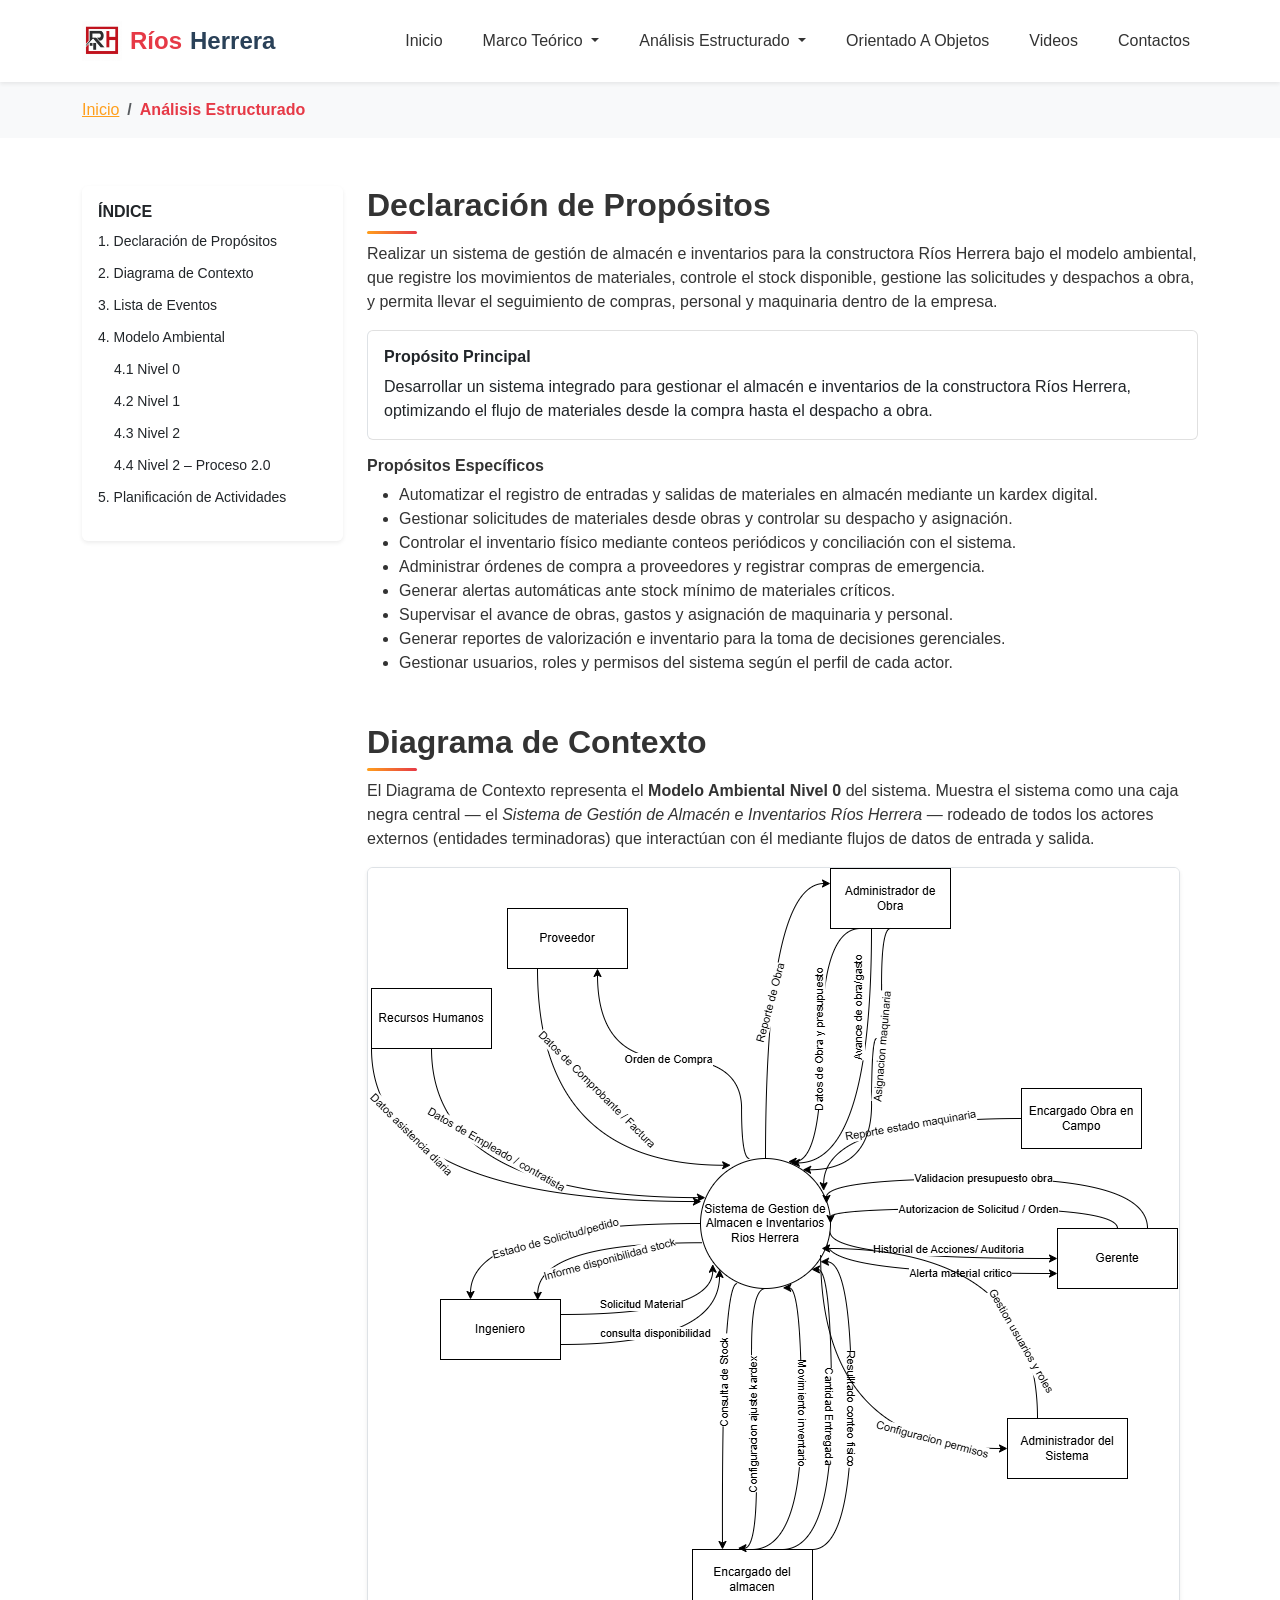
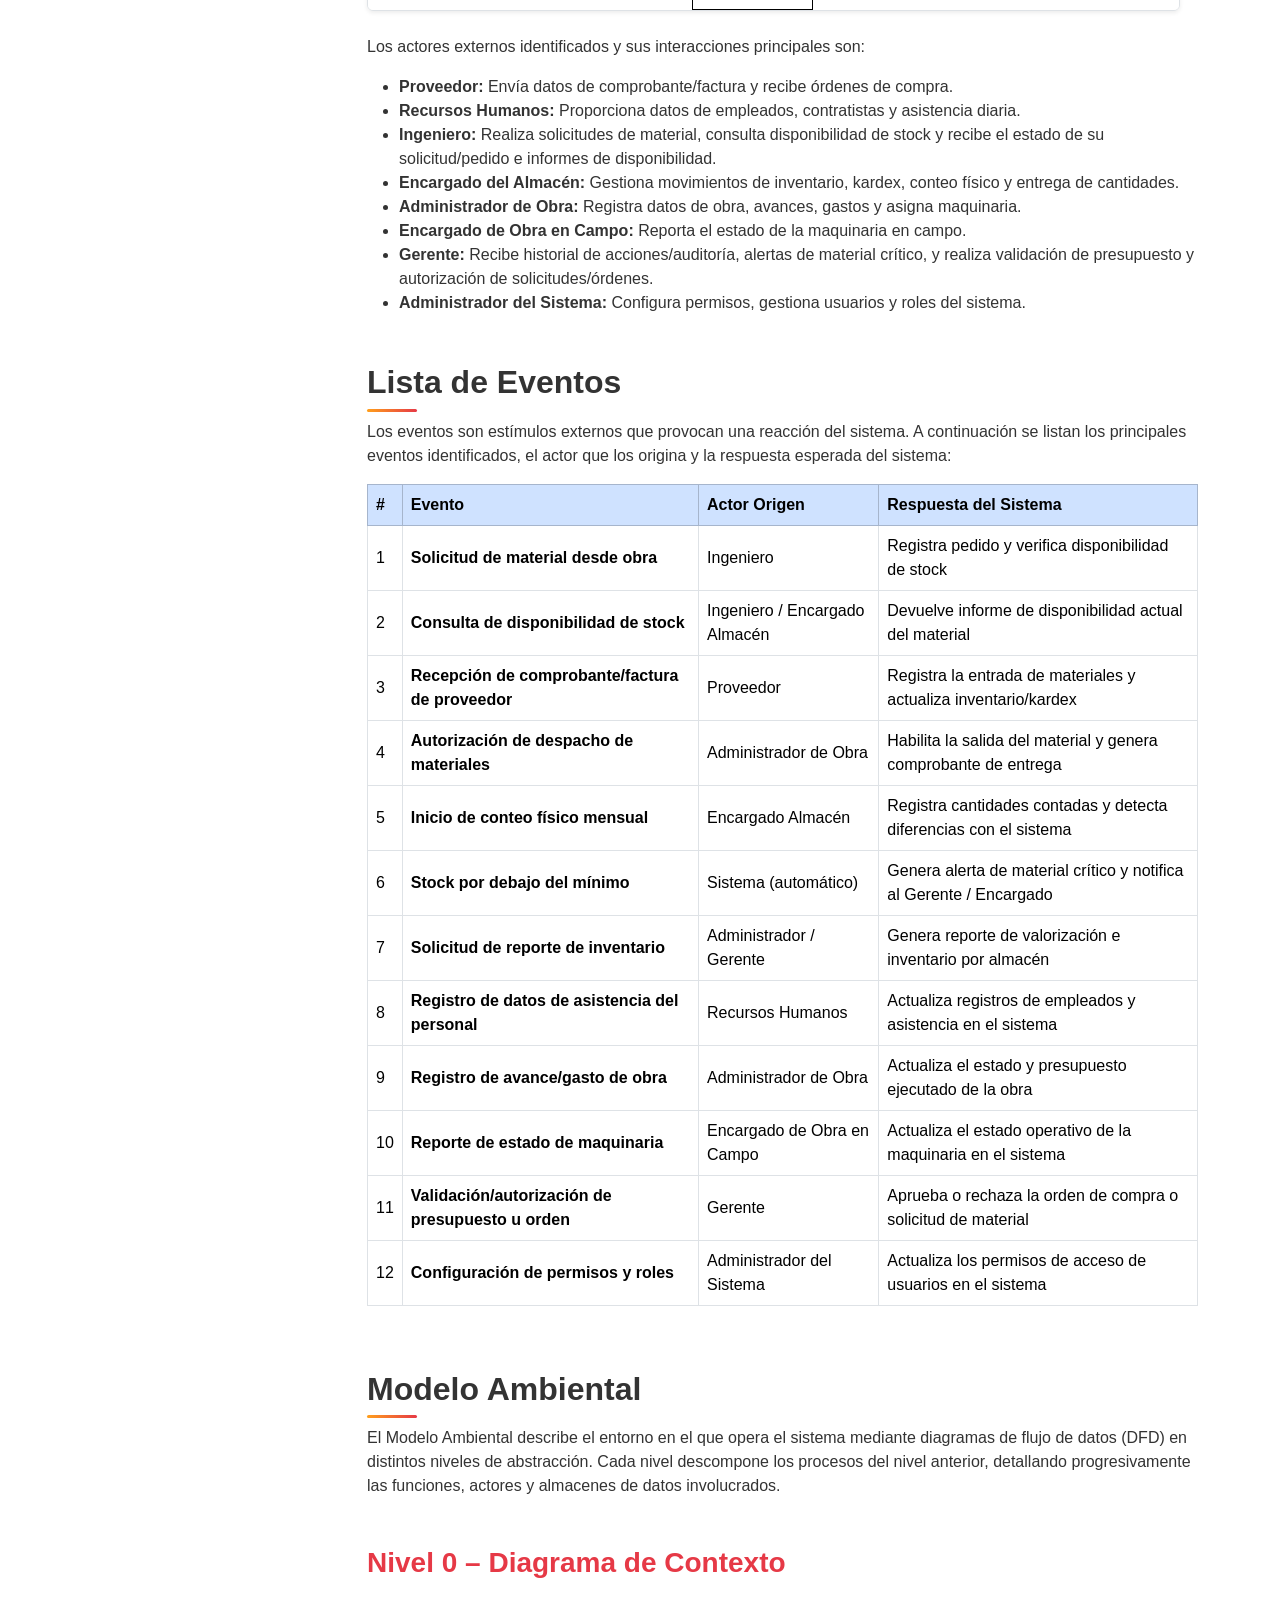
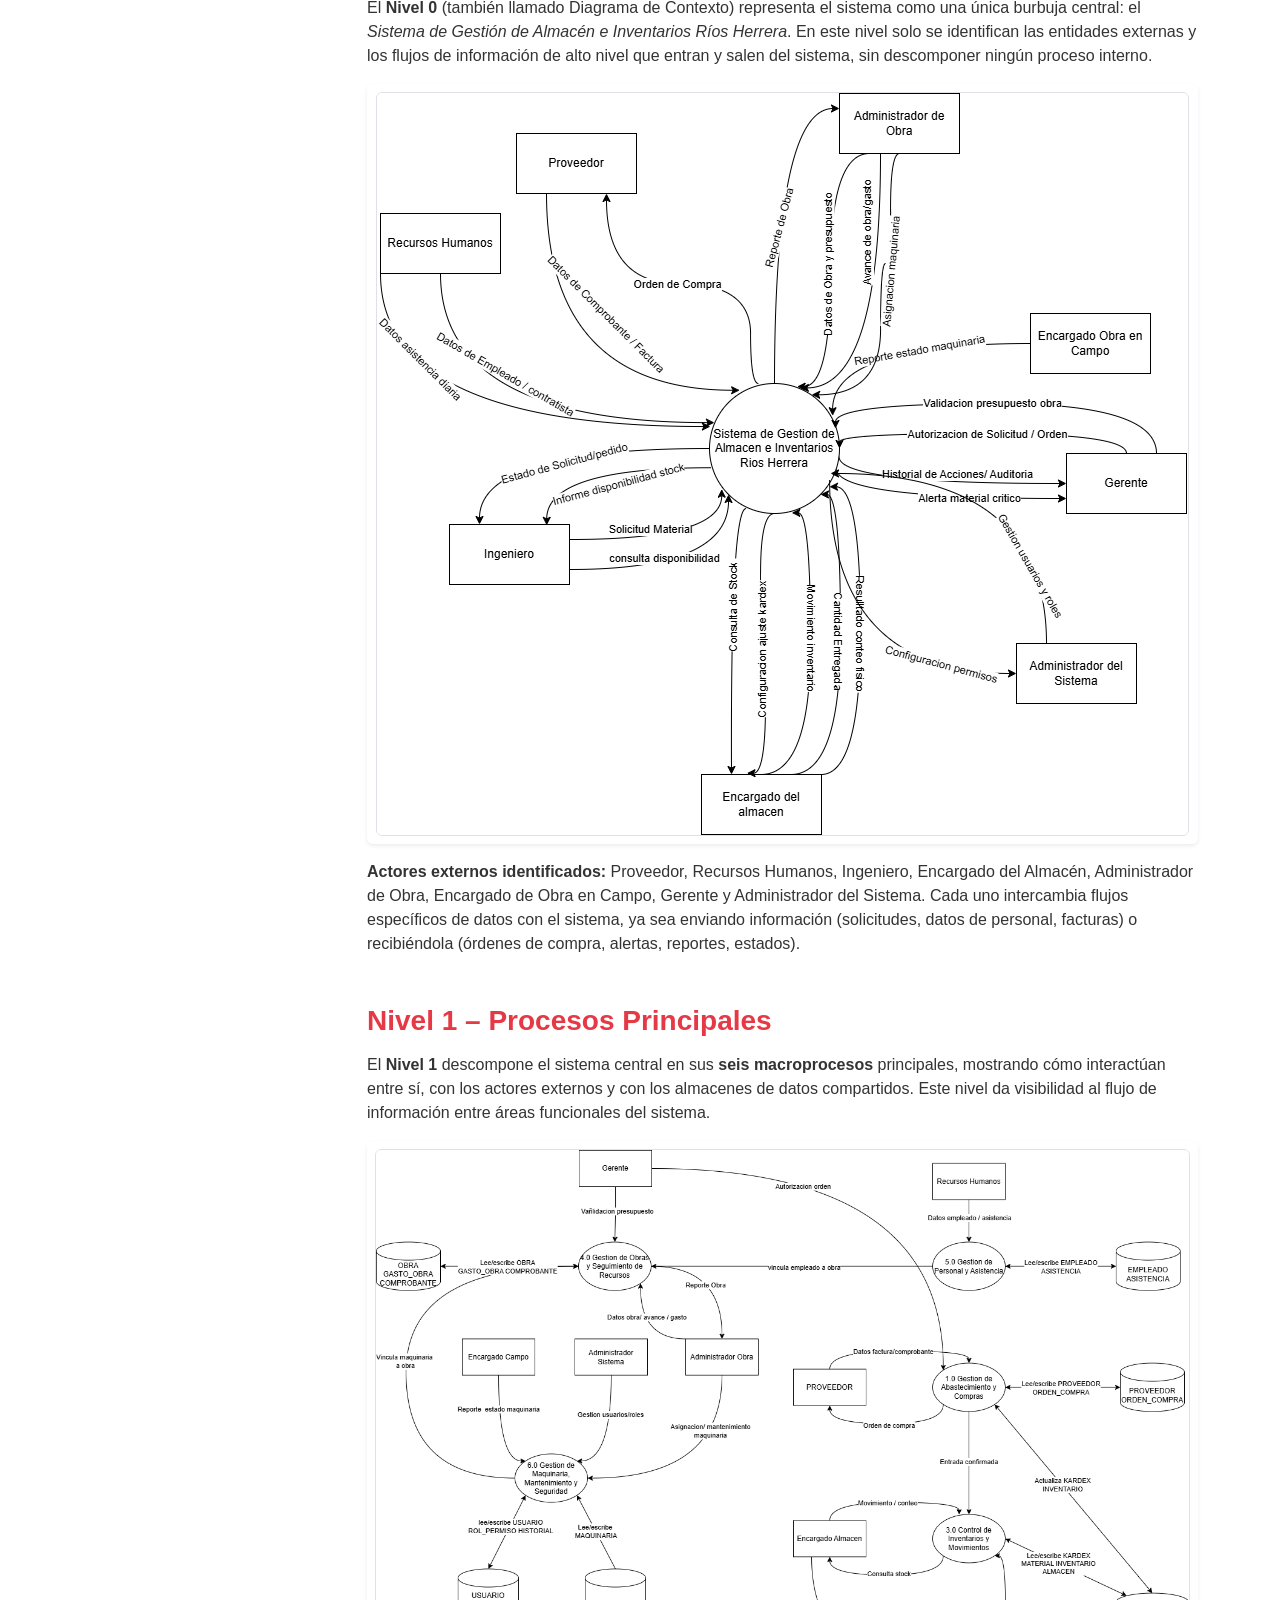
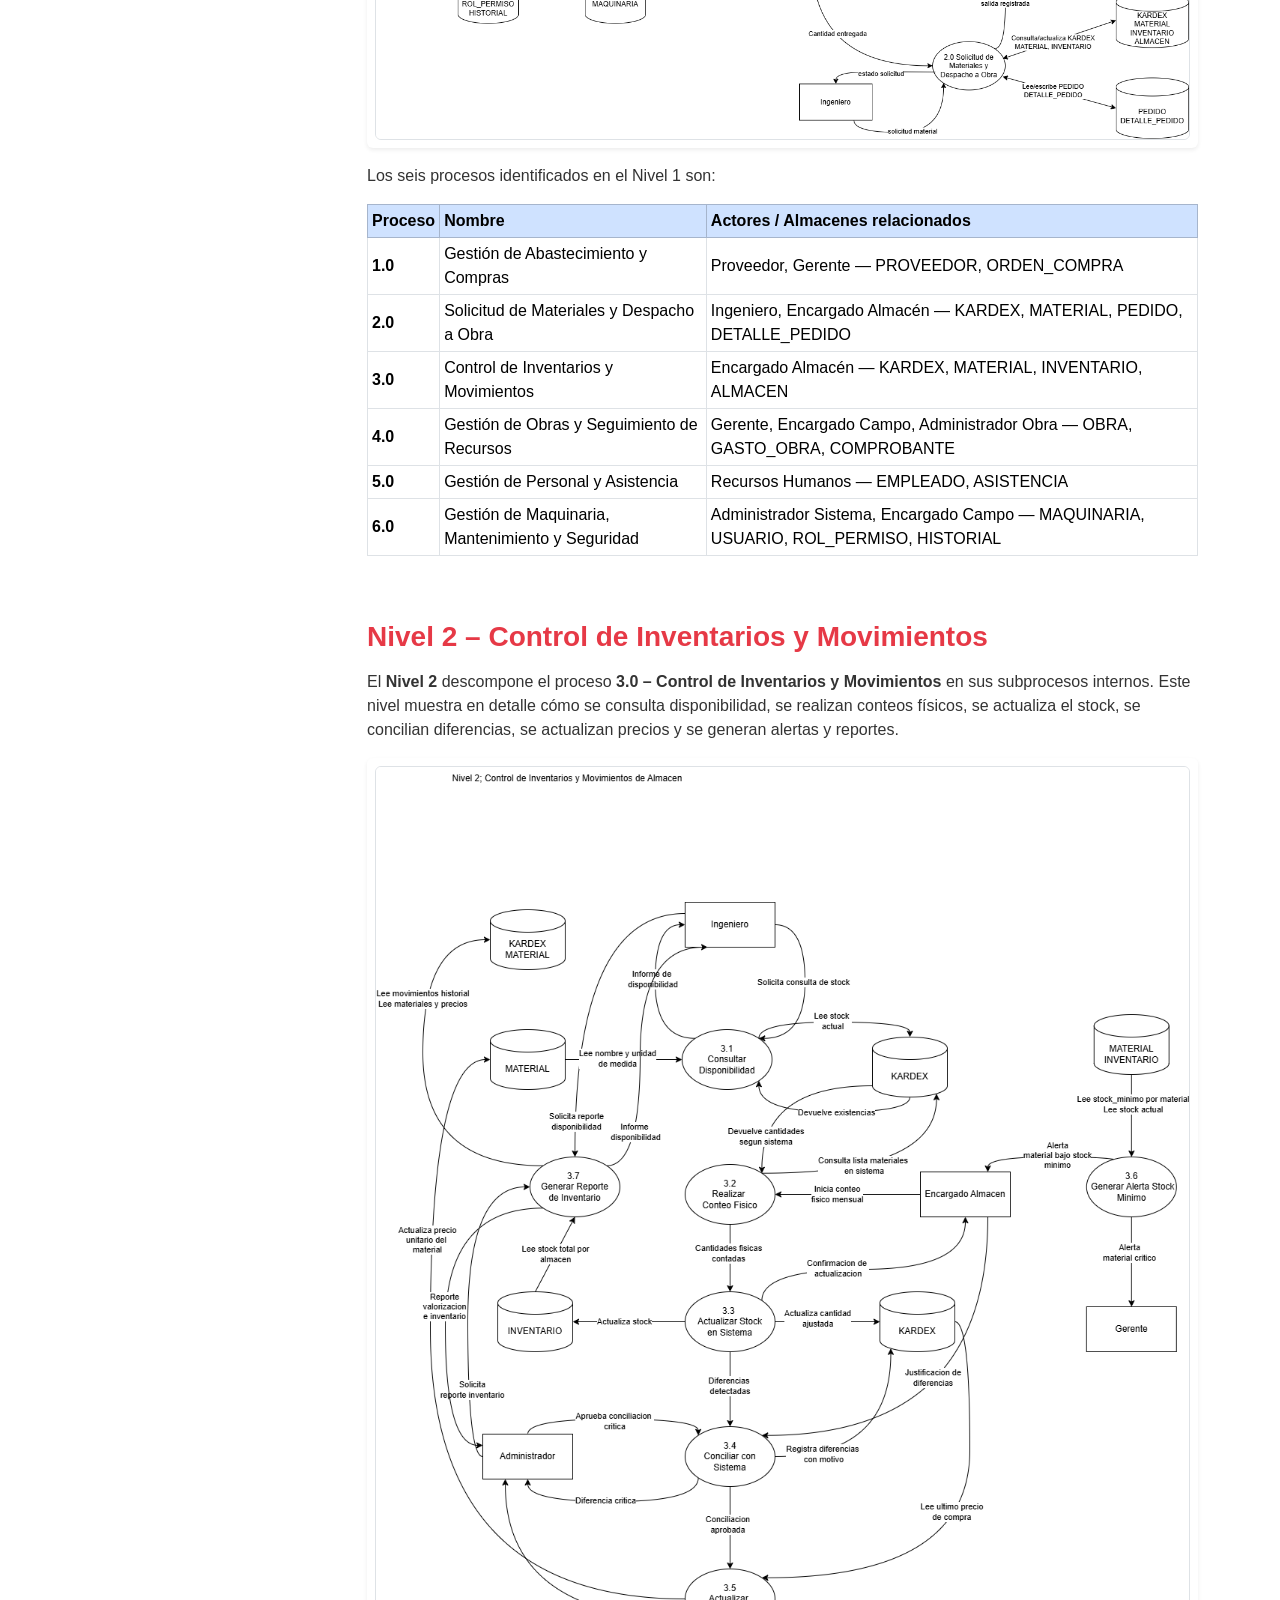
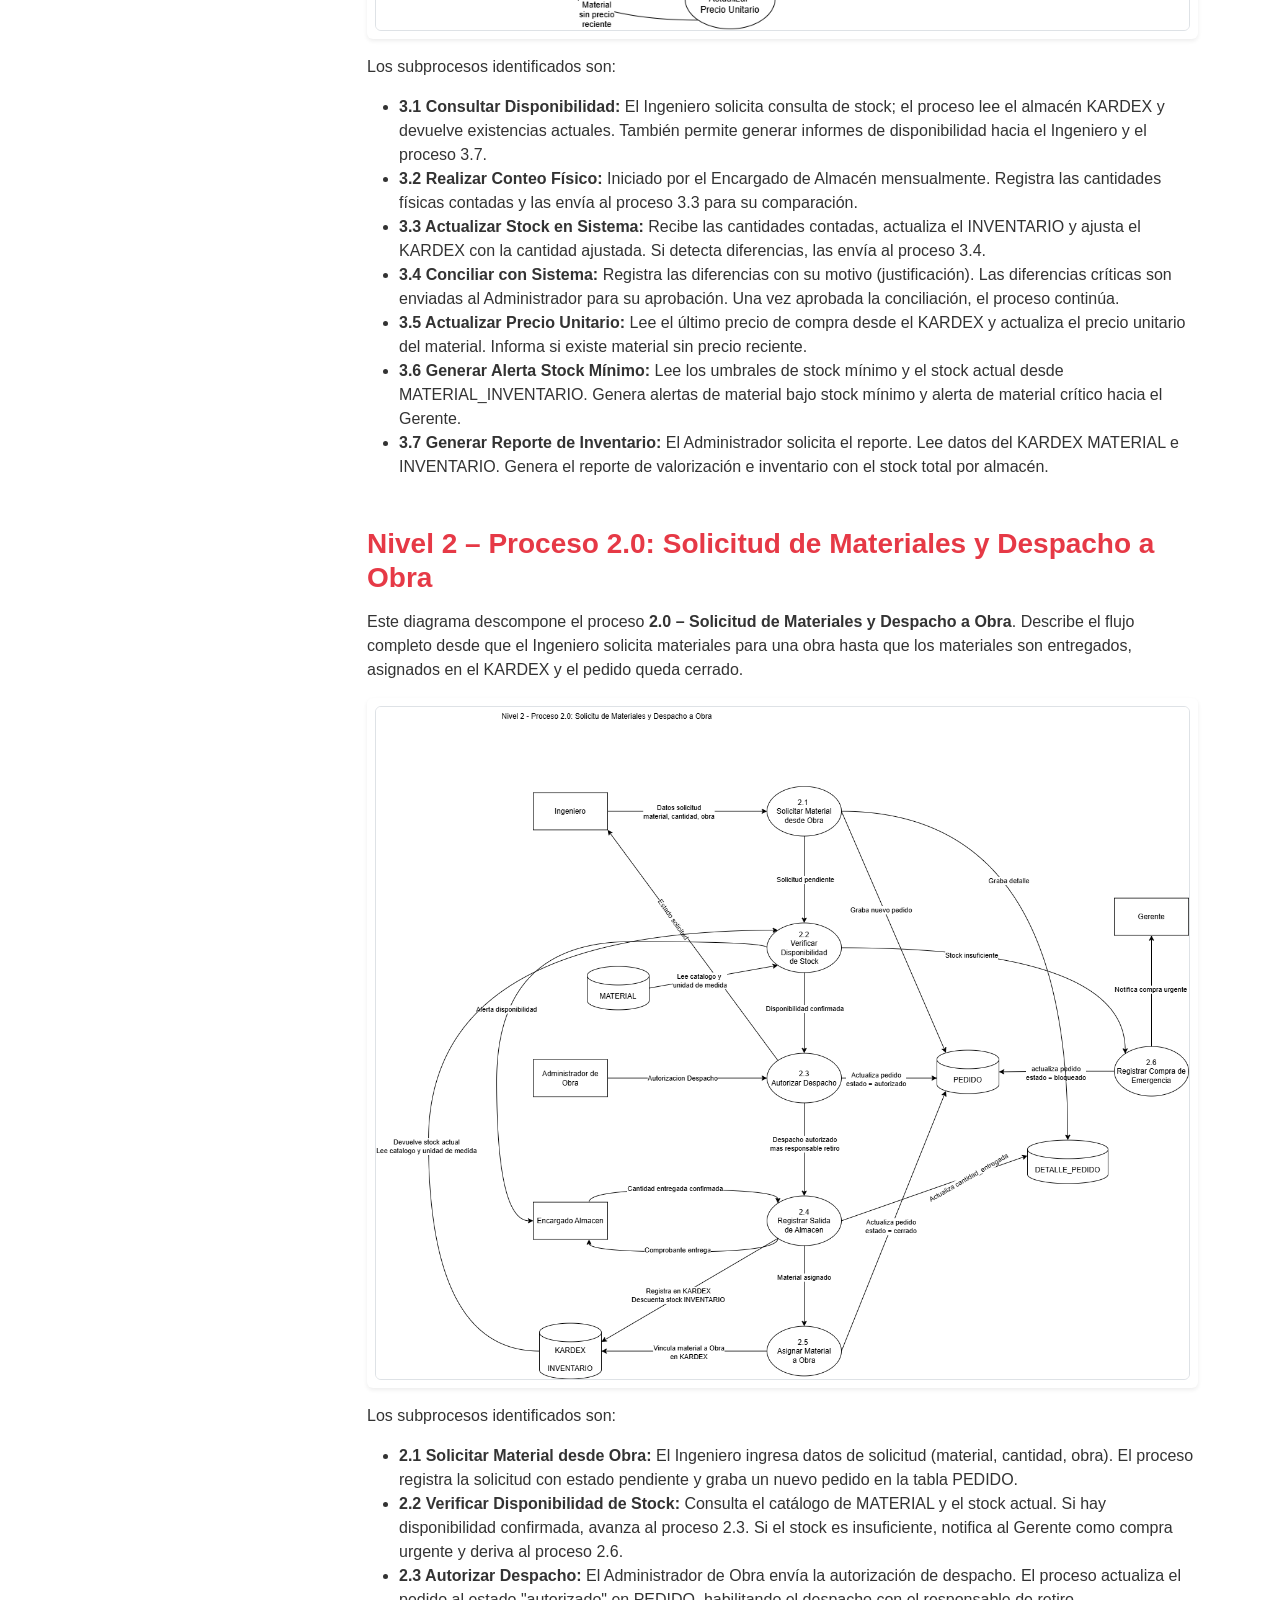
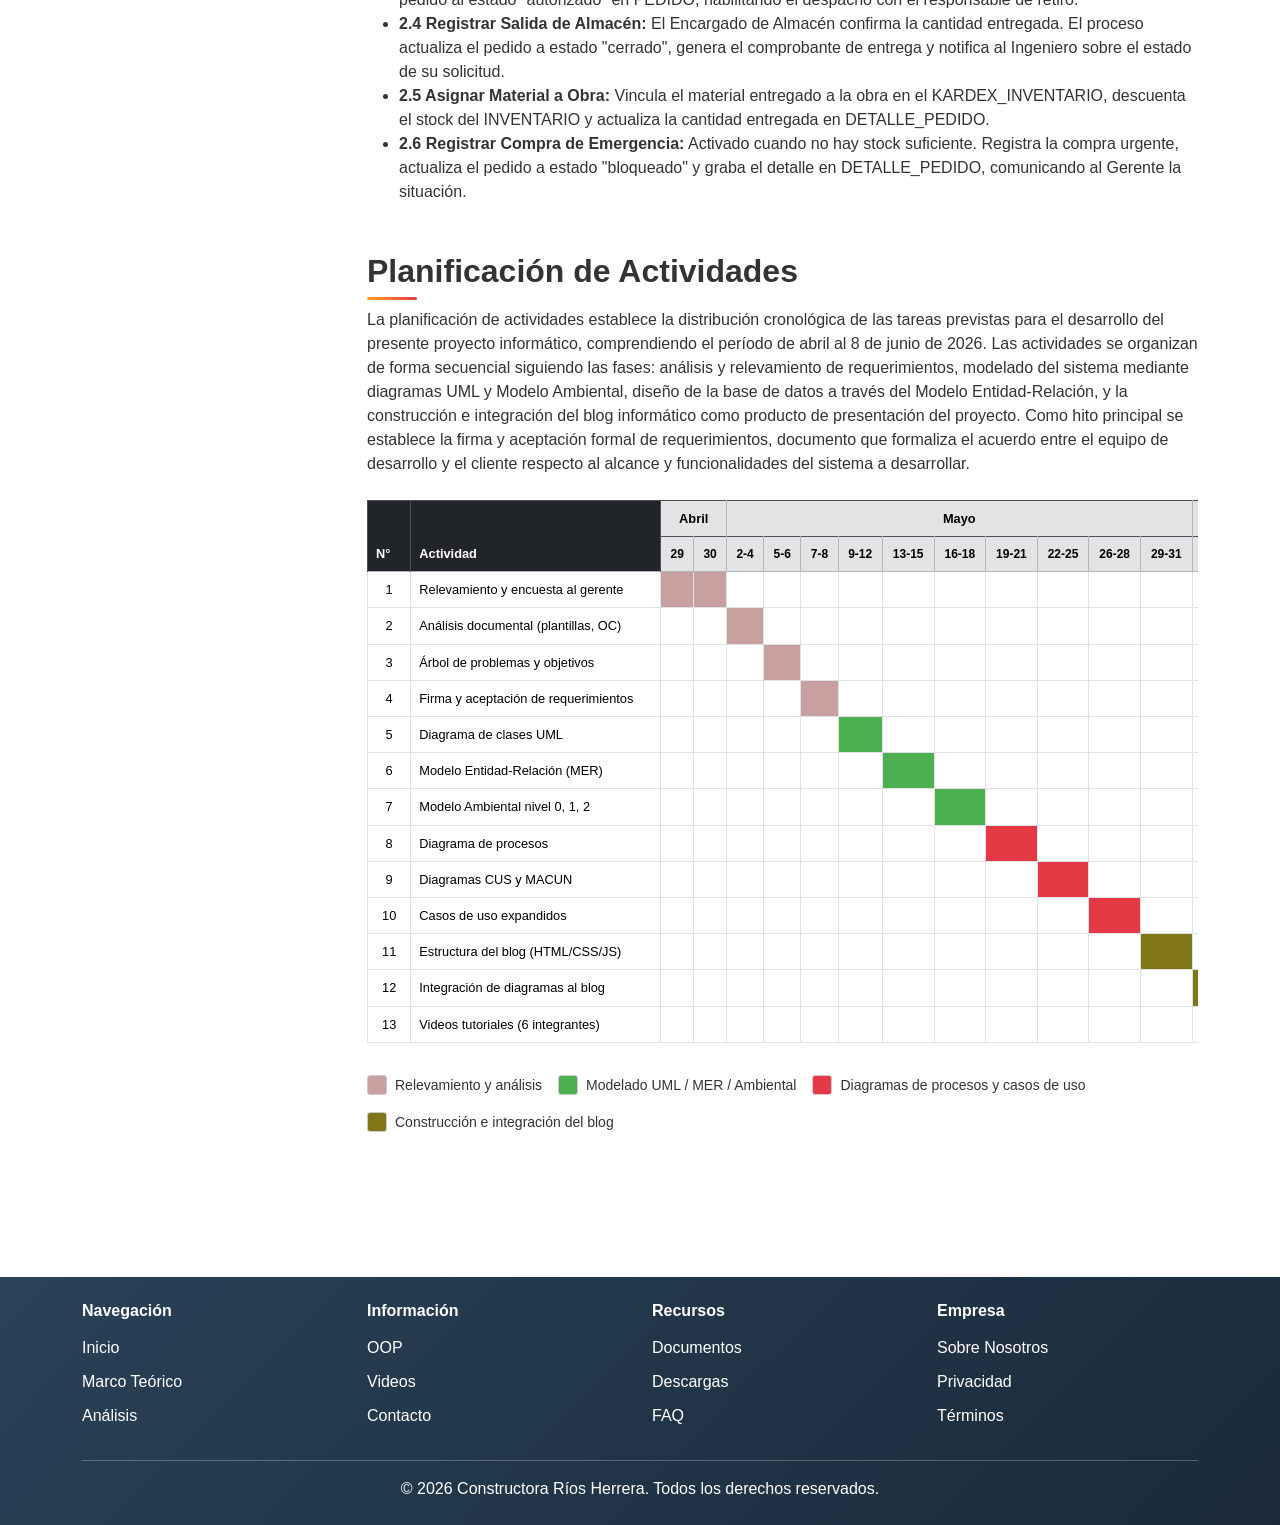
==== commit 433f1956: "cambio colores blog segun logo" ====
--- a/analisis-estructurado.html
+++ b/analisis-estructurado.html
@@ -14,9 +14,10 @@
     <!-- NAVBAR -->
     <nav class="navbar navbar-expand-lg navbar-light bg-white shadow-sm sticky-top">
         <div class="container">
-            <a class="navbar-brand fw-bold" href="index.html">
-                <span class="text-primary">Ríos</span>
-                <span class="text-warning">Herrera</span>
+            <a class="navbar-brand fw-bold d-flex align-items-center gap-2" href="index.html">
+                <img src="public/img/logoEmpresaCons.jpeg" alt="Logo Ríos Herrera" style="max-height: 40px; max-width: 40px;">
+                <span style="color: #E63946">Ríos</span>
+                <span style="color: #2A4158">Herrera</span>
             </a>
             <button class="navbar-toggler" type="button" data-bs-toggle="collapse" data-bs-target="#navbarNav">
                 <span class="navbar-toggler-icon"></span>
@@ -121,7 +122,7 @@
             <div class="col-lg-3">
                 <div class="card shadow-sm border-0 sticky-top" style="top: 80px;">
                     <div class="card-body">
-                        <h6 class="card-title fw-bold text-primary mb-3">ÍNDICE</h6>
+                        <h6 class="card-title fw-bold fw-bold" style="color: #E63946 mb-3">ÍNDICE</h6>
                         <ul class="list-unstyled">
                             <li class="mb-2"><a href="#declaracion" class="text-decoration-none text-dark small">1. Declaración de Propósitos</a></li>
                             <li class="mb-2"><a href="#diagrama" class="text-decoration-none text-dark small">2. Diagrama de Contexto</a></li>
@@ -140,8 +141,8 @@
            
             <div class="col-lg-9">
                 <section id="declaracion" class="mb-5 scroll-margin">
-                    <h2 class="fw-bold text-primary mb-3">Declaración de Propósitos</h2>
-                        <p>Realizar un sistema de gestión de almacén e inventarios para la constructora Ríos Herrera bajo el modelo ambiental, que registre los movimientos de materiales, controle el stock disponible, gestione las solicitudes y despachos a obra, y permita llevar el seguimiento de compras, personal y maquinaria dentro de la empresa.</p>                    <div class="card border-start border-primary border-4 shadow-sm">
+                    <h2 class="fw-bold fw-bold" style="color: #E63946 mb-3">Declaración de Propósitos</h2>
+                        <p>Realizar un sistema de gestión de almacén e inventarios para la constructora Ríos Herrera bajo el modelo ambiental, que registre los movimientos de materiales, controle el stock disponible, gestione las solicitudes y despachos a obra, y permita llevar el seguimiento de compras, personal y maquinaria dentro de la empresa.</p>                    <div class="card border-start border-1" style="border-color: #E63946 border-4 shadow-sm">
                         
                             <div class="card-body">
                                 <h6 class="fw-bold">Propósito Principal</h6>
@@ -165,7 +166,7 @@
 
                 
                 <section id="diagrama" class="mb-5 scroll-margin">
-                    <h2 class="fw-bold text-primary mb-3">Diagrama de Contexto</h2>
+                    <h2 class="fw-bold fw-bold" style="color: #E63946 mb-3">Diagrama de Contexto</h2>
                     <p>El Diagrama de Contexto representa el <strong>Modelo Ambiental Nivel 0</strong> del sistema. Muestra el sistema como una caja negra central — el <em>Sistema de Gestión de Almacén e Inventarios Ríos Herrera</em> — rodeado de todos los actores externos (entidades terminadoras) que interactúan con él mediante flujos de datos de entrada y salida.</p>
                     <img src="public/img/modeloAmbiental/Modelo Ambiental.drawio.png" alt="Diagrama de Contexto - Modelo Ambiental Nivel 0" class="img-fluid rounded shadow-sm mb-4 border">
                     <p>Los actores externos identificados y sus interacciones principales son:</p>
@@ -182,7 +183,7 @@
                 </section>
 
                 <section id="eventos" class="mb-5 scroll-margin">
-                    <h2 class="fw-bold text-primary mb-3">Lista de Eventos</h2>
+                    <h2 class="fw-bold fw-bold" style="color: #E63946 mb-3">Lista de Eventos</h2>
                     <p>Los eventos son estímulos externos que provocan una reacción del sistema. A continuación se listan los principales eventos identificados, el actor que los origina y la respuesta esperada del sistema:</p>
                     <div class="table-responsive">
                         <table class="table table-hover table-bordered align-middle">
@@ -274,13 +275,13 @@
 
                 
                 <section id="modelo-ambiental" class="mb-5 scroll-margin">
-                    <h2 class="fw-bold text-primary mb-3">Modelo Ambiental</h2>
+                    <h2 class="fw-bold fw-bold" style="color: #E63946 mb-3">Modelo Ambiental</h2>
                     <p>El Modelo Ambiental describe el entorno en el que opera el sistema mediante diagramas de flujo de datos (DFD) en distintos niveles de abstracción. Cada nivel descompone los procesos del nivel anterior, detallando progresivamente las funciones, actores y almacenes de datos involucrados.</p>
                 </section>
 
                 
                 <section id="nivel0" class="mb-5 scroll-margin">
-                    <h3 class="fw-bold mb-3" style="color:#0d6efd;">Nivel 0 – Diagrama de Contexto</h3>
+                    <h3 class="fw-bold mb-3" style="color:#E63946;">Nivel 0 – Diagrama de Contexto</h3>
                     <p>El <strong>Nivel 0</strong> (también llamado Diagrama de Contexto) representa el sistema como una única burbuja central: el <em>Sistema de Gestión de Almacén e Inventarios Ríos Herrera</em>. En este nivel solo se identifican las entidades externas y los flujos de información de alto nivel que entran y salen del sistema, sin descomponer ningún proceso interno.</p>
                     <div class="card shadow-sm border-0 mb-3">
                         <div class="card-body text-center p-2">
@@ -292,7 +293,7 @@
 
                 
                 <section id="nivel1" class="mb-5 scroll-margin">
-                    <h3 class="fw-bold mb-3" style="color:#0d6efd;">Nivel 1 – Procesos Principales</h3>
+                    <h3 class="fw-bold mb-3" style="color:#E63946;">Nivel 1 – Procesos Principales</h3>
                     <p>El <strong>Nivel 1</strong> descompone el sistema central en sus <strong>seis macroprocesos</strong> principales, mostrando cómo interactúan entre sí, con los actores externos y con los almacenes de datos compartidos. Este nivel da visibilidad al flujo de información entre áreas funcionales del sistema.</p>
                     <div class="card shadow-sm border-0 mb-3">
                         <div class="card-body text-center p-2">
@@ -319,7 +320,7 @@
 
                 
                 <section id="nivel2" class="mb-5 scroll-margin">
-                    <h3 class="fw-bold mb-3" style="color:#0d6efd;">Nivel 2 – Control de Inventarios y Movimientos</h3>
+                    <h3 class="fw-bold mb-3" style="color:#E63946;">Nivel 2 – Control de Inventarios y Movimientos</h3>
                     <p>El <strong>Nivel 2</strong> descompone el proceso <strong>3.0 – Control de Inventarios y Movimientos</strong> en sus subprocesos internos. Este nivel muestra en detalle cómo se consulta disponibilidad, se realizan conteos físicos, se actualiza el stock, se concilian diferencias, se actualizan precios y se generan alertas y reportes.</p>
                     <div class="card shadow-sm border-0 mb-3">
                         <div class="card-body text-center p-2">
@@ -340,7 +341,7 @@
 
                 
                 <section id="nivel2-proceso" class="mb-5 scroll-margin">
-                    <h3 class="fw-bold mb-3" style="color:#0d6efd;">Nivel 2 – Proceso 2.0: Solicitud de Materiales y Despacho a Obra</h3>
+                    <h3 class="fw-bold mb-3" style="color:#E63946;">Nivel 2 – Proceso 2.0: Solicitud de Materiales y Despacho a Obra</h3>
                     <p>Este diagrama descompone el proceso <strong>2.0 – Solicitud de Materiales y Despacho a Obra</strong>. Describe el flujo completo desde que el Ingeniero solicita materiales para una obra hasta que los materiales son entregados, asignados en el KARDEX y el pedido queda cerrado.</p>
                     <div class="card shadow-sm border-0 mb-3">
                         <div class="card-body text-center p-2">
@@ -360,7 +361,7 @@
 
                 
                 <section id="planificacion" class="mb-5 scroll-margin">
-                    <h2 class="fw-bold text-primary mb-3">Planificación de Actividades</h2>
+                    <h2 class="fw-bold fw-bold" style="color: #E63946 mb-3">Planificación de Actividades</h2>
                     <p>La planificación de actividades establece la distribución cronológica de las tareas previstas para el desarrollo del presente proyecto informático, comprendiendo el período de abril al 8 de junio de 2026. Las actividades se organizan de forma secuencial siguiendo las fases: análisis y relevamiento de requerimientos, modelado del sistema mediante diagramas UML y Modelo Ambiental, diseño de la base de datos a través del Modelo Entidad-Relación, y la construcción e integración del blog informático como producto de presentación del proyecto. Como hito principal se establece la firma y aceptación formal de requerimientos, documento que formaliza el acuerdo entre el equipo de desarrollo y el cliente respecto al alcance y funcionalidades del sistema a desarrollar.</p>
 
                     <div class="table-responsive mt-4">
@@ -451,7 +452,7 @@
                                     <td>8</td>
                                     <td class="text-start">Diagrama de procesos</td>
                                     <td></td><td></td><td></td><td></td><td></td><td></td><td></td><td></td>
-                                    <td style="background:#ff9800;"></td>
+                                    <td style="background:#E63946;"></td>
                                     <td></td>
                                     <td></td><td></td><td></td>
                                 </tr>
@@ -460,7 +461,7 @@
                                     <td>9</td>
                                     <td class="text-start">Diagramas CUS y MACUN</td>
                                     <td></td><td></td><td></td><td></td><td></td><td></td><td></td><td></td><td></td>
-                                    <td style="background:#ff9800;"></td>
+                                    <td style="background:#E63946;"></td>
                                     <td></td>
                                     <td></td><td></td>
                                 </tr>
@@ -469,7 +470,7 @@
                                     <td>10</td>
                                     <td class="text-start">Casos de uso expandidos</td>
                                     <td></td><td></td><td></td><td></td><td></td><td></td><td></td><td></td><td></td><td></td>
-                                    <td style="background:#ff9800;"></td>
+                                    <td style="background:#E63946;"></td>
                                     <td></td>
                                     <td></td>
                                 </tr>
@@ -511,7 +512,7 @@
                             <small>Modelado UML / MER / Ambiental</small>
                         </div>
                         <div class="d-flex align-items-center gap-2">
-                            <div style="width:20px;height:20px;background:#ff9800;border:1px solid #ccc;border-radius:3px;"></div>
+                            <div style="width:20px;height:20px;background:#E63946;border:1px solid #ccc;border-radius:3px;"></div>
                             <small>Diagramas de procesos y casos de uso</small>
                         </div>
                         <div class="d-flex align-items-center gap-2">
@@ -546,7 +547,7 @@
                     </ul>
                 </div>
                 <div class="col-md-3">
-                    <h6 class="fw-bold mb-3">Informaci��n</h6>
+                    <h6 class="fw-bold mb-3">Información</h6>
                     <ul class="list-unstyled">
                         <li><a href="orientado-objetos.html" class="text-white text-decoration-none">OOP</a></li>
                         <li><a href="videos.html" class="text-white text-decoration-none">Videos</a></li>
@@ -572,7 +573,7 @@
             </div>
             <hr class="bg-secondary">
             <div class="text-center">
-                <p class="mb-0">&copy; 2024 Constructora Ríos Herrera. Todos los derechos reservados.</p>
+                <p class="mb-0">&copy; 2026 Constructora Ríos Herrera. Todos los derechos reservados.</p>
             </div>
         </div>
     </footer>
--- a/styles.css
+++ b/styles.css
@@ -1,10 +1,16 @@
 /* Variables de Color */
 :root {
-    --primary-blue: #1f3a93;
-    --primary-orange: #ff8c00;
+    --primary-red: #E63946;
+    --primary-dark: #2A4158;
+    --red-dark: #D62828;
+    --light-gray: #f5f5f5;
+    --medium-gray: #e8e8e8;
     --dark-gray: #333;
-    --light-gray: #f5f5f5;
     --white: #ffffff;
+    --primary-orange: #FF9F1C;
+    --primary-blue: #E63946;
+    --accent-teal: #06A77D;
+    --accent-purple: #8E44AD;
 }
 
 * {
@@ -40,7 +46,7 @@
 }
 
 .navbar-nav .nav-link:hover {
-    color: var(--primary-orange) !important;
+    color: var(--primary-red) !important;
 }
 
 .navbar-nav .dropdown-menu {
@@ -53,13 +59,13 @@
 }
 
 .navbar-nav .dropdown-menu .dropdown-item:hover {
-    background-color: var(--primary-orange);
+    background-color: var(--primary-red);
     color: var(--white);
 }
 
 /* Hero Section */
-.hero-section {
-    background: linear-gradient(135deg, var(--primary-blue) 0%, #2d5aa6 100%);
+.hero {
+    background: linear-gradient(135deg, #E63946 0%, #D62828 100%) !important;
     color: var(--white);
     padding: 80px 0;
     text-align: center;
@@ -67,6 +73,15 @@
     overflow: hidden;
 }
 
+.hero-section {
+    background: linear-gradient(135deg, #E63946 0%, #D62828 100%);
+    color: var(--white);
+    padding: 80px 0;
+    text-align: center;
+    position: relative;
+    overflow: hidden;
+}
+
 .hero-section h1 {
     font-size: 3.5rem;
     font-weight: bold;
@@ -106,7 +121,7 @@
 /* Logo */
 .logo-header {
     font-size: 2.5rem;
-    color: var(--primary-orange);
+    color: var(--primary-red);
     font-weight: bold;
     text-shadow: 1px 1px 2px rgba(0,0,0,0.1);
 }
@@ -121,7 +136,7 @@
 .description-section h2 {
     font-size: 2rem;
     margin-bottom: 2rem;
-    color: var(--primary-blue);
+    color: var(--primary-red);
 }
 
 .description-section p {
@@ -134,7 +149,7 @@
 
 /* Blog Section */
 .blog-section {
-    background-color: var(--light-gray);
+    background-color: var(--white);
     padding: 80px 0;
 }
 
@@ -142,7 +157,7 @@
     text-align: center;
     font-size: 2.5rem;
     margin-bottom: 60px;
-    color: var(--dark-gray);
+    color: var(--primary-red);
     font-weight: bold;
 }
 
@@ -158,12 +173,14 @@
     border-radius: 8px;
     overflow: hidden;
     box-shadow: 0 4px 6px rgba(0,0,0,0.1);
-    transition: transform 0.3s ease, box-shadow 0.3s ease;
+    transition: transform 0.3s ease, box-shadow 0.3s ease, border-color 0.3s ease;
+    border: 2px solid transparent;
 }
 
 .blog-card:hover {
-    transform: translateY(-5px);
-    box-shadow: 0 8px 12px rgba(0,0,0,0.15);
+    transform: translateY(-8px);
+    box-shadow: 0 12px 24px rgba(230, 57, 70, 0.2);
+    border-color: var(--primary-orange);
 }
 
 .blog-card-image {
@@ -201,7 +218,7 @@
 }
 
 .leer-mas {
-    color: var(--primary-blue);
+    color: var(--primary-red);
     text-decoration: underline;
     font-weight: 600;
     cursor: pointer;
@@ -209,7 +226,7 @@
 }
 
 .leer-mas:hover {
-    color: var(--primary-orange);
+    color: var(--red-dark);
 }
 
 /* Content Section */
@@ -219,13 +236,13 @@
 }
 
 .content-section h1 {
-    color: var(--primary-blue);
+    color: var(--primary-red);
     margin-bottom: 30px;
     font-size: 2.5rem;
 }
 
 .content-section h2 {
-    color: var(--primary-blue);
+    color: var(--primary-red);
     margin: 30px 0 20px 0;
     font-size: 1.8rem;
 }
@@ -239,7 +256,7 @@
 
 /* Footer */
 footer {
-    background-color: var(--dark-gray);
+    background: linear-gradient(135deg, var(--primary-dark) 0%, #1a2a38 100%);
     color: var(--white);
     padding: 40px 0;
     margin-top: 80px;
@@ -260,13 +277,13 @@
 }
 
 footer ul li a {
-    color: #bbb;
+    color: #d0d0d0;
     text-decoration: none;
     transition: color 0.3s ease;
 }
 
 footer ul li a:hover {
-    color: var(--primary-orange);
+    color: var(--primary-red);
 }
 
 .footer-bottom {
@@ -278,9 +295,10 @@
 
 /* Breadcrumb */
 .breadcrumb-section {
-    background-color: var(--light-gray);
+    background: linear-gradient(135deg, #f9f9f9 0%, #ffffff 100%);
     padding: 20px 0;
     margin-bottom: 40px;
+    border-bottom: 2px solid var(--primary-orange);
 }
 
 .breadcrumb {
@@ -290,8 +308,17 @@
 }
 
 .breadcrumb-item.active {
-    color: var(--primary-blue);
+    color: var(--primary-red);
     font-weight: 600;
+}
+
+.breadcrumb-item a {
+    color: var(--primary-orange);
+    transition: color 0.3s ease;
+}
+
+.breadcrumb-item a:hover {
+    color: var(--primary-red);
 }
 
 /* Responsive */
@@ -338,25 +365,26 @@
 }
 
 .form-control:focus {
-    border-color: var(--primary-orange);
-    box-shadow: 0 0 5px rgba(255, 140, 0, 0.3);
+    border-color: var(--primary-red);
+    box-shadow: 0 0 8px rgba(230, 57, 70, 0.4);
 }
 
 .btn-submit {
-    background-color: var(--primary-orange);
+    background: linear-gradient(135deg, var(--primary-red) 0%, var(--primary-orange) 100%);
     color: var(--white);
     padding: 12px 30px;
     border: none;
-    border-radius: 4px;
+    border-radius: 6px;
     font-size: 1rem;
     font-weight: bold;
     cursor: pointer;
-    transition: background-color 0.3s ease;
+    transition: transform 0.3s ease, box-shadow 0.3s ease;
     width: 100%;
 }
 
 .btn-submit:hover {
-    background-color: #e07b00;
+    transform: translateY(-2px);
+    box-shadow: 0 8px 16px rgba(230, 57, 70, 0.3);
 }
 
 /* Scroll Margin para Anclas */
@@ -369,10 +397,13 @@
     position: sticky;
     top: 80px;
     z-index: 100;
+    border-left: 5px solid var(--primary-orange);
+    background: white;
+    box-shadow: 0 4px 12px rgba(255, 159, 28, 0.1);
 }
 
 .card-body a:hover {
-    color: var(--primary-orange) !important;
+    color: var(--primary-red) !important;
     font-weight: 600;
 }
 
@@ -401,15 +432,97 @@
 
 .dropdown-item {
     position: relative;
+    transition: all 0.3s ease;
 }
 
 .dropdown-item:hover {
-    background-color: #f1f1f1;
+    background-color: rgba(255, 159, 28, 0.1);
+    color: var(--primary-red);
+    font-weight: 500;
+}
+
+/* Estilos para cuadros de contenido */
+.card {
+    border: 1px solid #e0e0e0;
+    transition: all 0.3s ease;
+}
+
+.card:hover {
+    box-shadow: 0 8px 16px rgba(230, 57, 70, 0.15);
+}
+
+/* Estilos para secciones con bordes coloreados */
+.border-left {
+    border-color: var(--primary-orange) !important;
+}
+
+.border-left.border-4 {
+    border-width: 4px !important;
+}
+
+/* Botones outline con color */
+.btn-outline {
+    border: 2px solid currentColor;
+    transition: all 0.3s ease;
+}
+
+.btn-outline:hover {
+    transform: translateY(-2px);
+    box-shadow: 0 6px 12px rgba(0,0,0,0.15);
+}
+
+/* Alertas mejoradas */
+.alert {
+    border-left: 4px solid var(--primary-orange);
+    border-radius: 6px;
+}
+
+.alert-warning {
+    background: linear-gradient(to right, rgba(255, 159, 28, 0.1), transparent);
+    border-color: var(--primary-orange);
+    color: var(--dark-gray);
+}
+
+.alert-info {
+    background: linear-gradient(to right, rgba(230, 57, 70, 0.1), transparent);
+    border-color: var(--primary-red);
+    color: var(--dark-gray);
+}
+
+/* Títulos mejorados */
+h1, h2, h3, h4, h5, h6 {
+    transition: color 0.3s ease;
+}
+
+h2 {
+    position: relative;
+    padding-bottom: 10px;
+}
+
+h2::after {
+    content: '';
+    position: absolute;
+    bottom: 0;
+    left: 0;
+    width: 50px;
+    height: 3px;
+    background: linear-gradient(to right, var(--primary-orange), var(--primary-red));
+    border-radius: 2px;
+}
+
+/* Mejoras visuales para secciones */
+section {
+    position: relative;
+}
+
+/* Estilos para descripción sections */
+.description-section {
+    background: linear-gradient(135deg, #ffffff 0%, #f9f9f9 100%);
 }
 
 /* Sección de Autores */
 .authors-section {
-    background-color: var(--light-gray);
+    background: linear-gradient(135deg, #f5f5f5 0%, #ffffff 100%);
     padding: 60px 0;
 }
 
@@ -417,11 +530,14 @@
     transition: all 0.3s ease;
     border-radius: 12px;
     overflow: hidden;
+    border-left: 4px solid var(--primary-orange);
+    background: white;
 }
 
 .author-card:hover {
     transform: translateY(-8px);
-    box-shadow: 0 12px 24px rgba(0,0,0,0.15) !important;
+    box-shadow: 0 12px 24px rgba(255, 159, 28, 0.2) !important;
+    border-left-color: var(--primary-red);
 }
 
 .author-avatar {
@@ -435,10 +551,11 @@
     font-size: 2rem;
     font-weight: bold;
     color: white;
+    background: linear-gradient(135deg, var(--primary-orange) 0%, var(--primary-red) 100%);
 }
 
 .author-card h5 {
-    color: var(--primary-blue);
+    color: var(--primary-red);
     font-size: 1.1rem;
     margin-bottom: 5px;
 }
